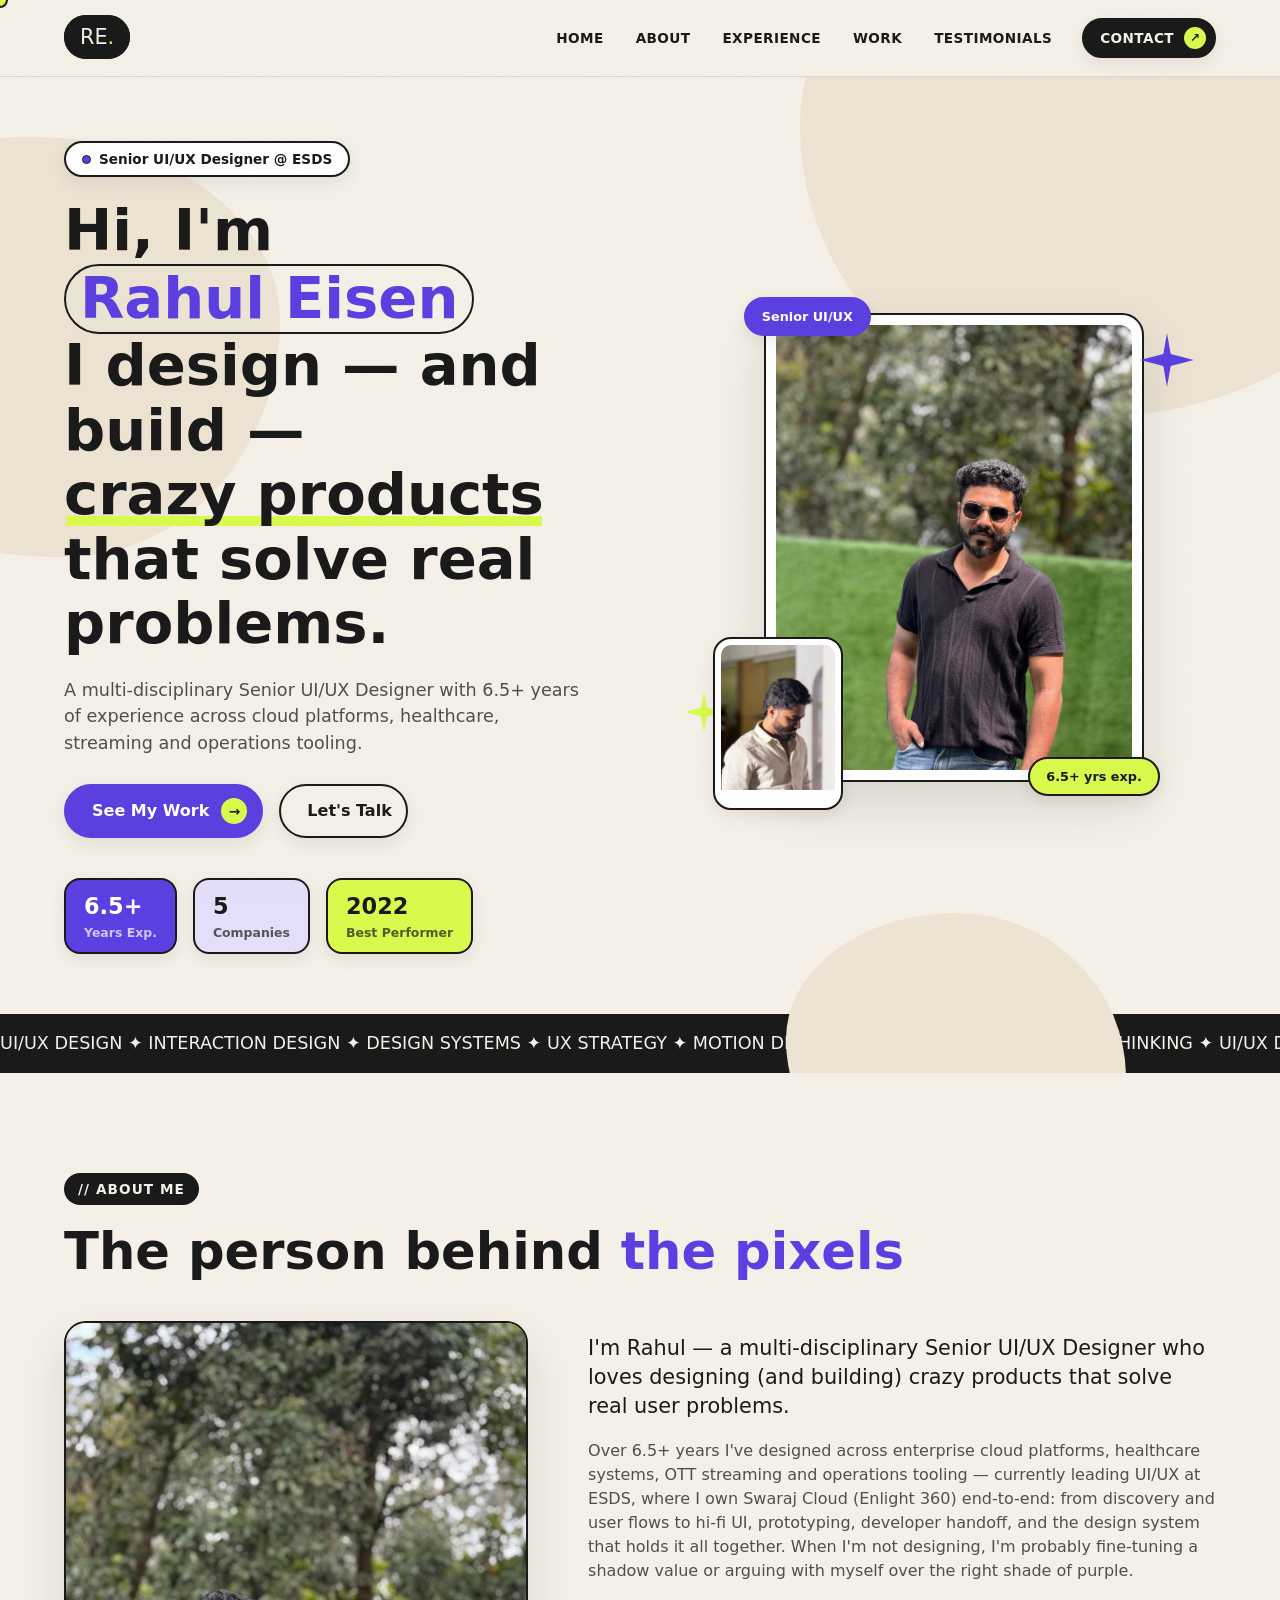
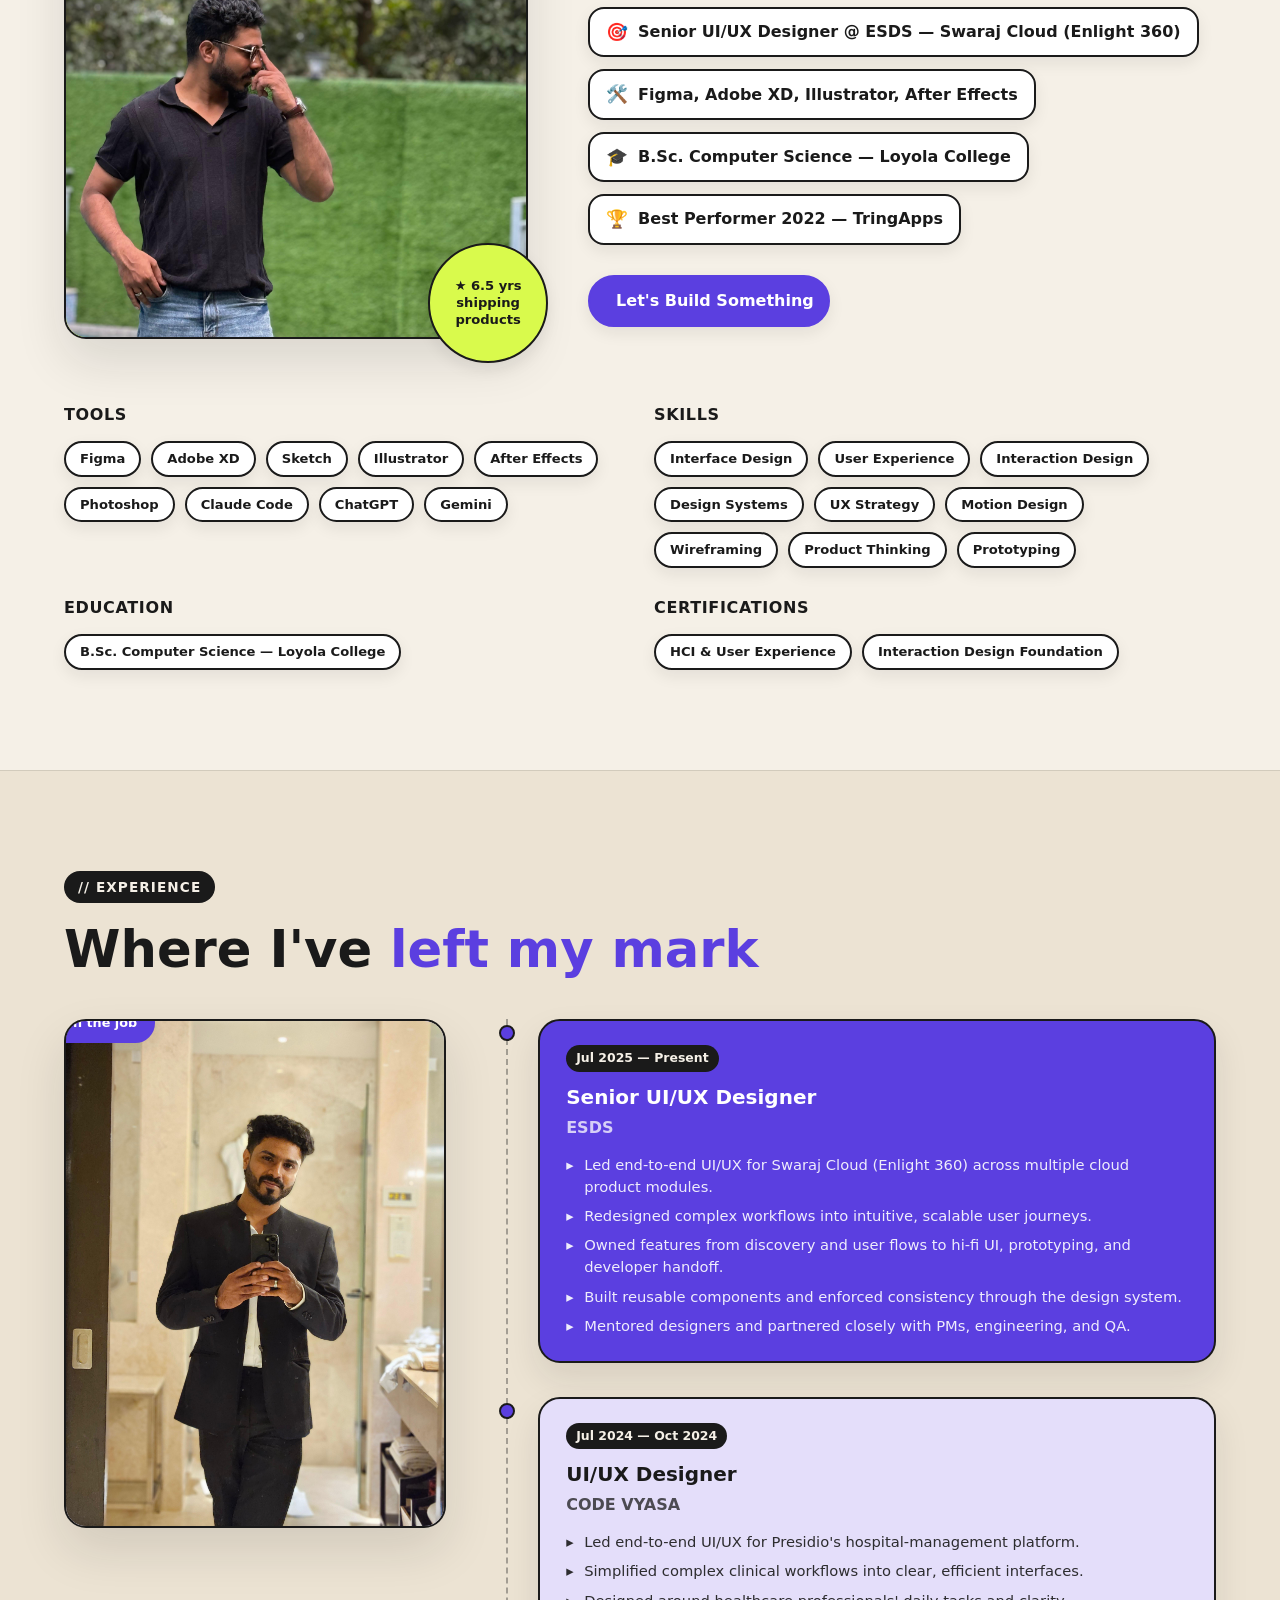
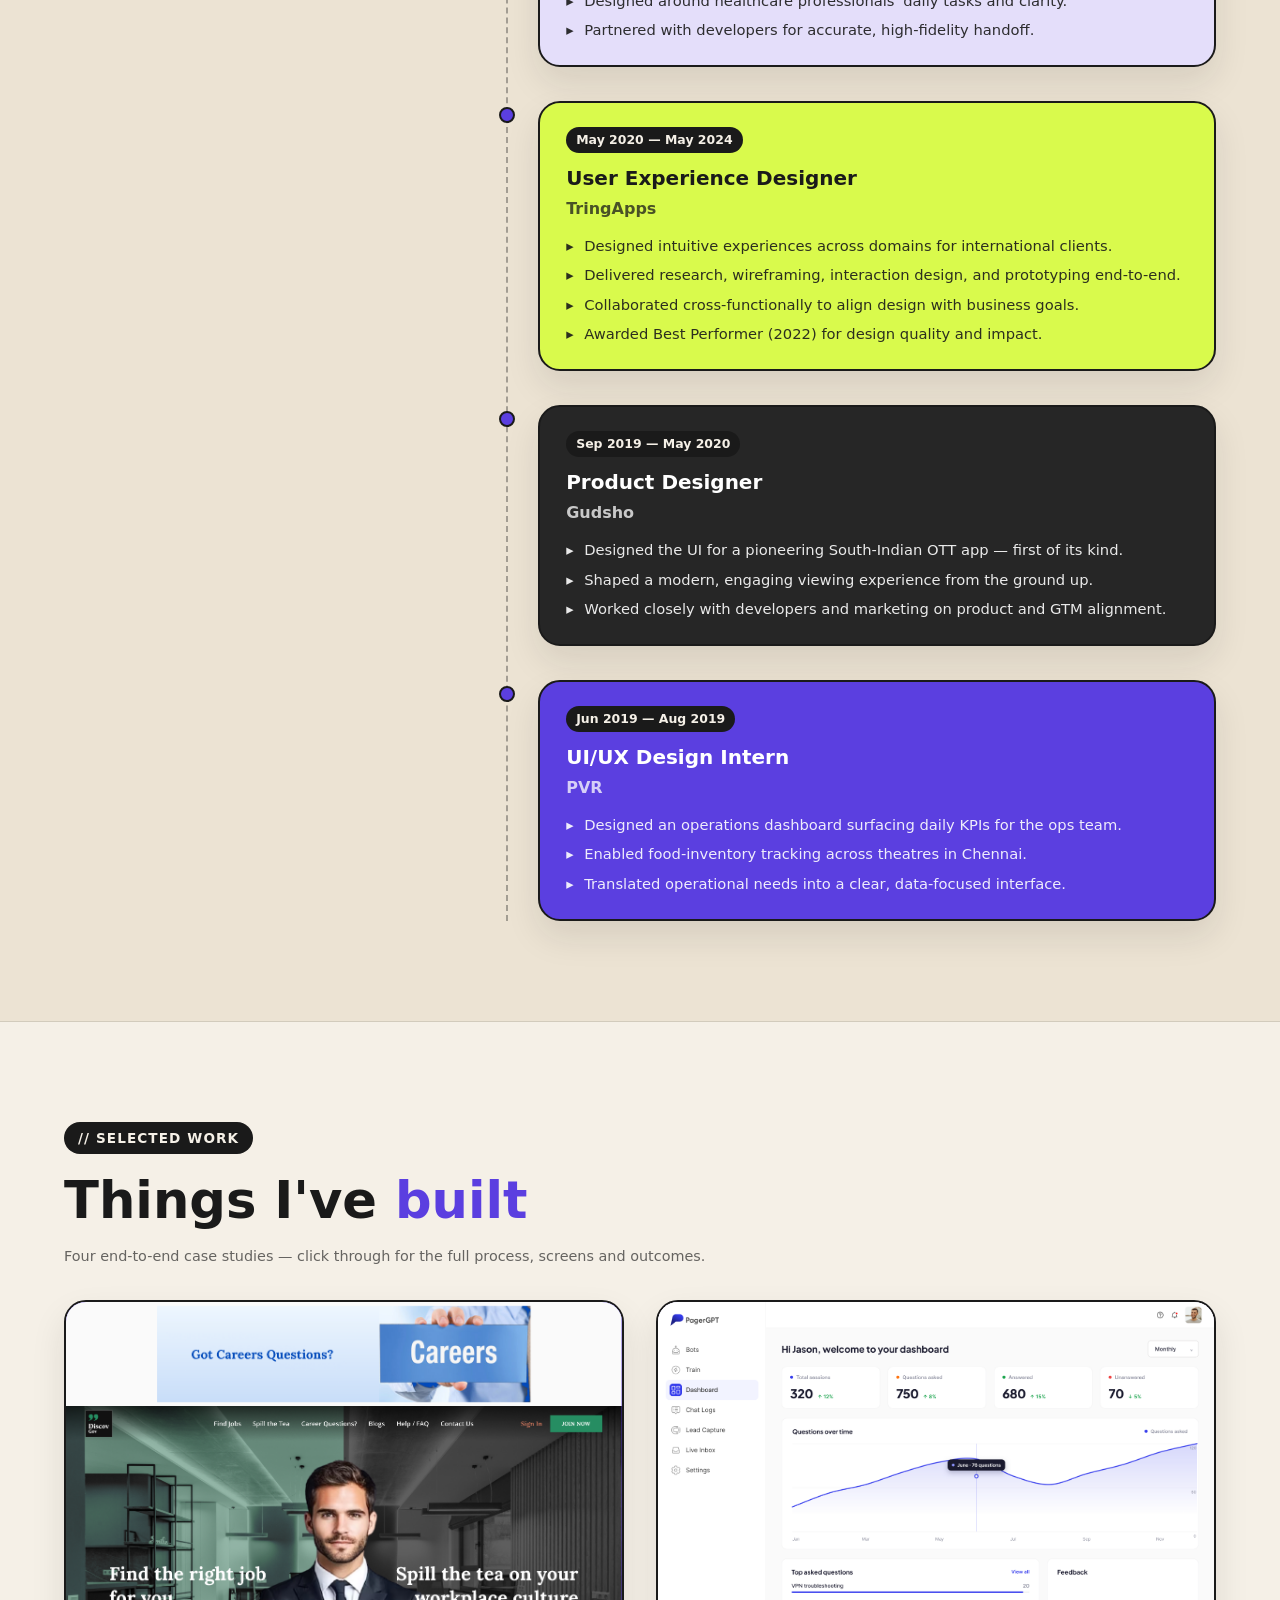
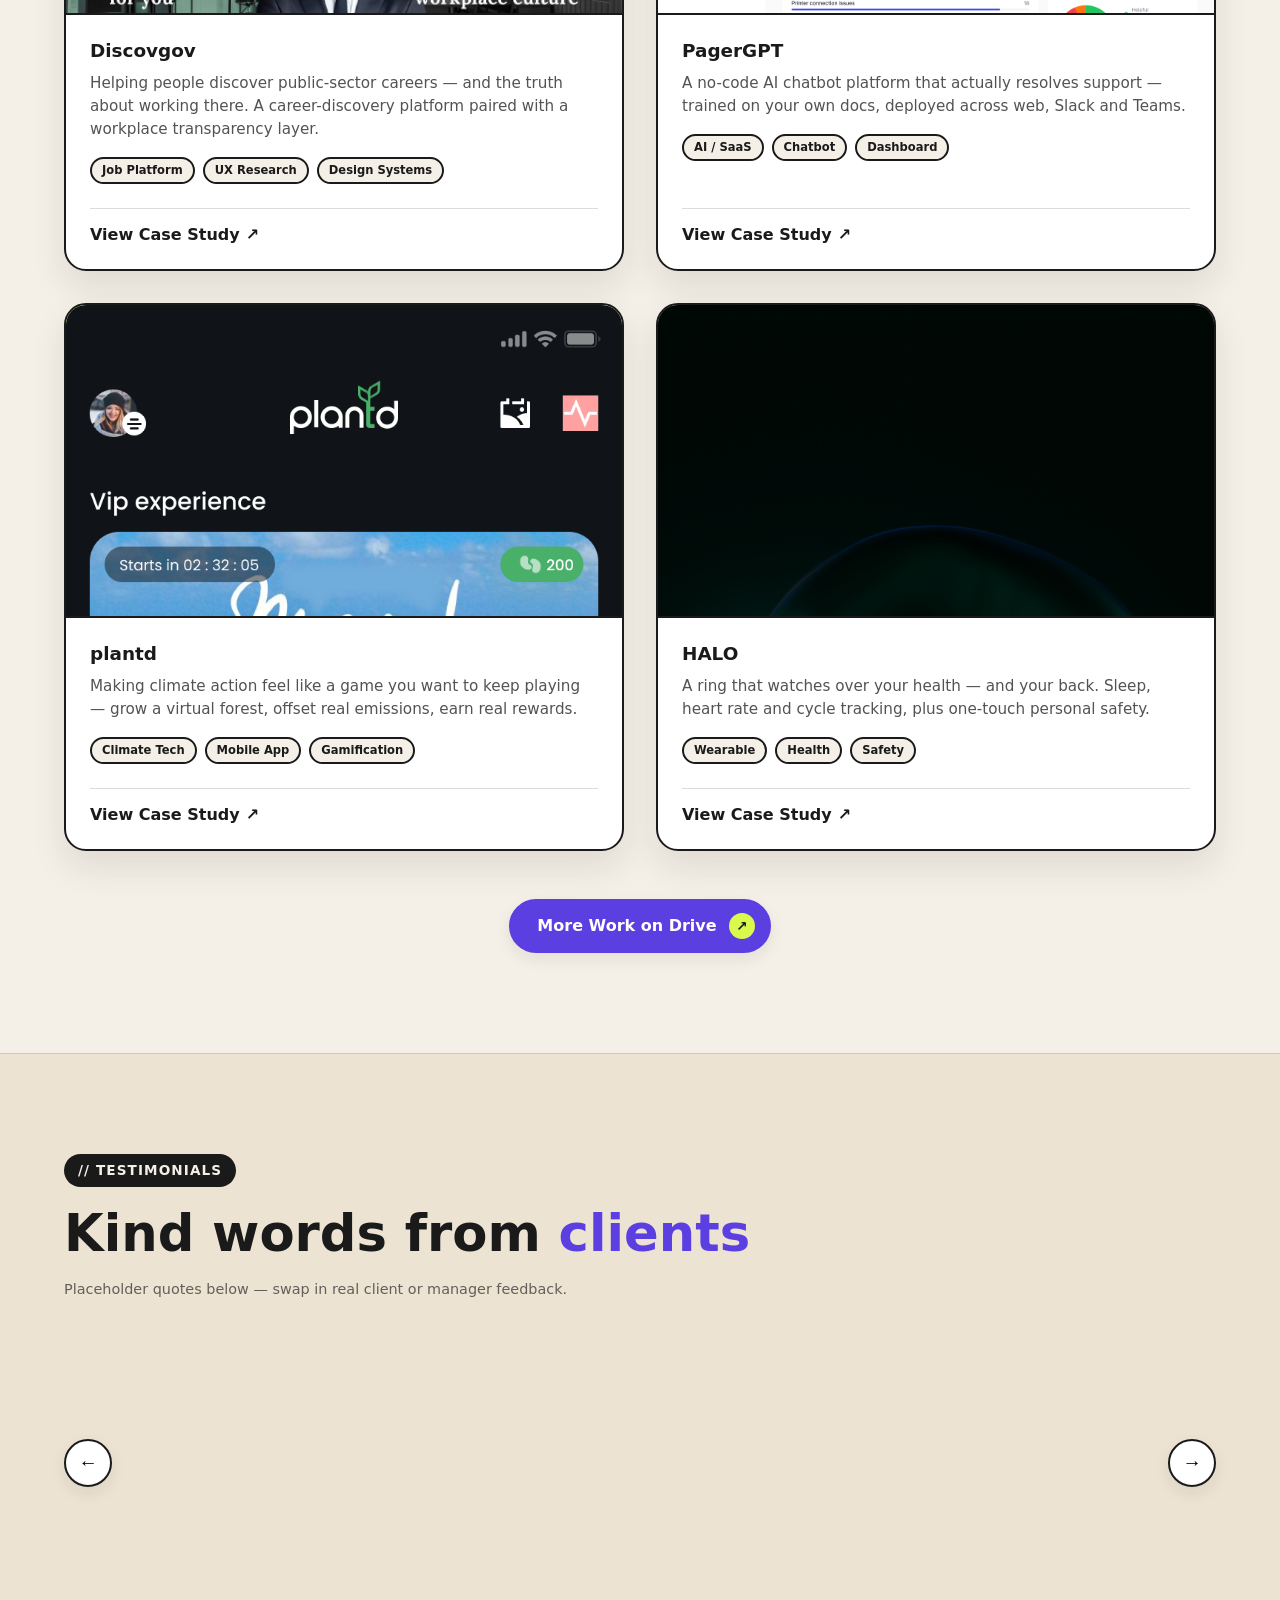
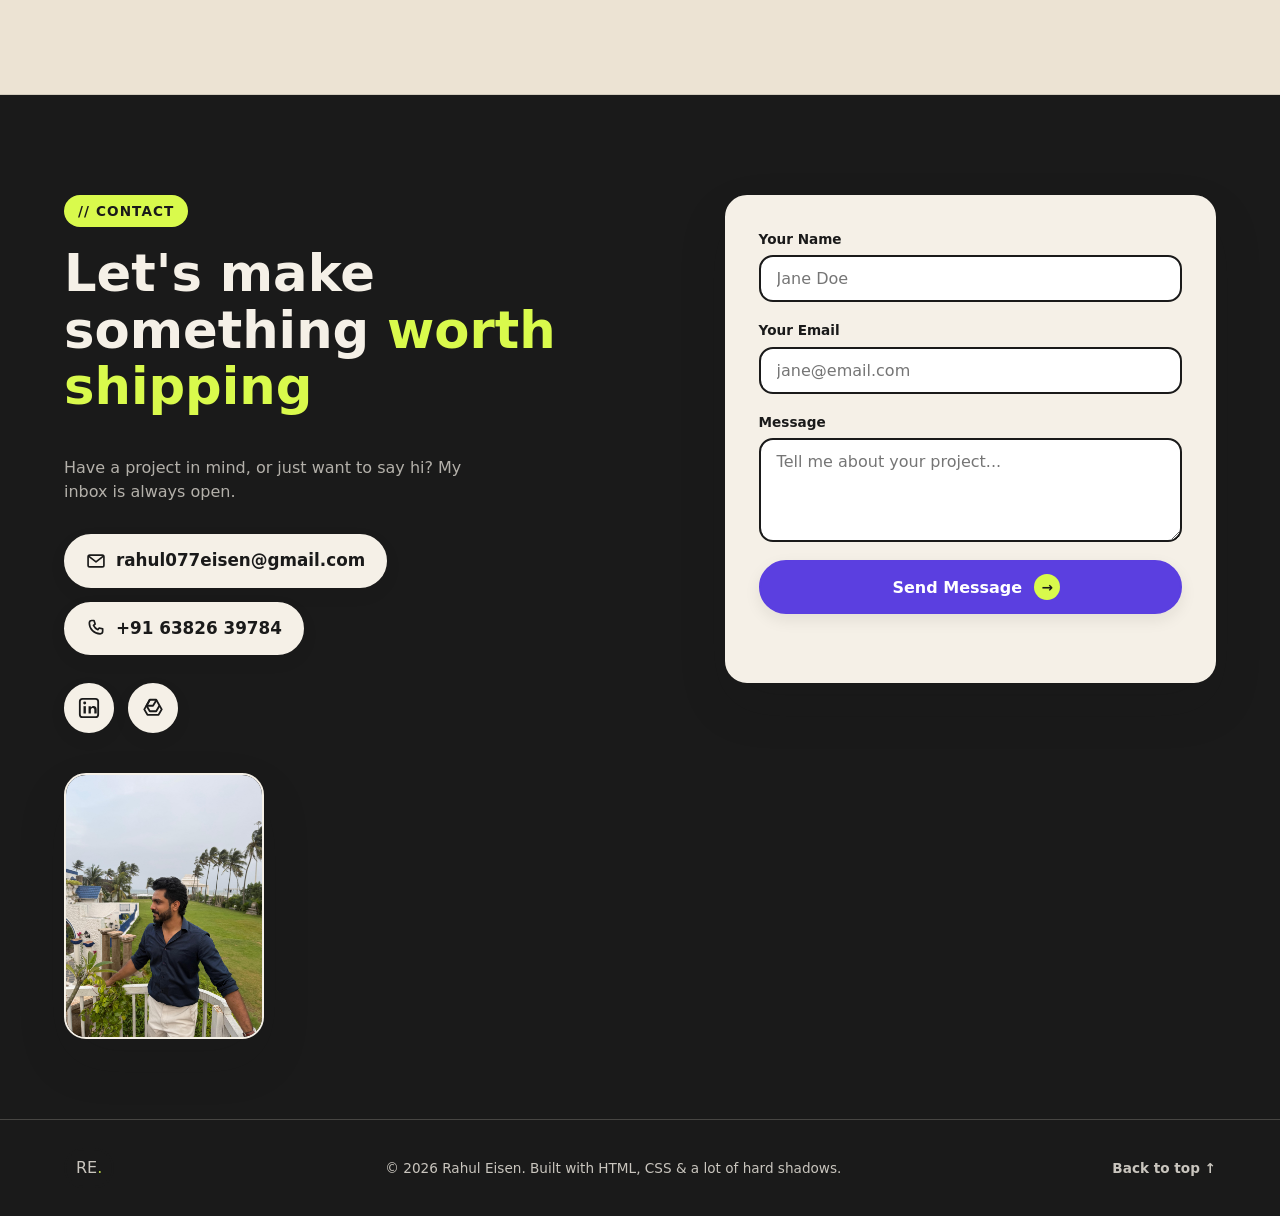
==== index.html @ a441ec6f "Add soft organic blob background shapes behind hero, matching reference" ====
<!DOCTYPE html>
<html lang="en">
<head>
<meta charset="UTF-8">
<meta name="viewport" content="width=device-width, initial-scale=1.0">
<title>Rahul Eisen — Senior UI/UX Designer</title>
<meta name="description" content="Rahul Eisen — Senior UI/UX Designer with 6.5+ years of experience across cloud platforms, healthcare, streaming and more.">
<link rel="stylesheet" href="css/style.css">
</head>
<body>

<!-- ============ NOISE / GRAIN OVERLAY ============ -->
<div class="grain"></div>

<!-- ============ CURSOR BLOB (desktop only) ============ -->
<div class="cursor-dot" id="cursorDot"></div>

<!-- ============ NAVBAR ============ -->
<header class="navbar" id="navbar">
  <div class="container navbar__inner">
    <a href="#home" class="logo">
      <span class="logo__box">RE<span class="dot">.</span></span>
    </a>

    <nav class="nav-links" id="navLinks">
      <a href="#home" class="nav-link">Home</a>
      <a href="#about" class="nav-link">About</a>
      <a href="#experience" class="nav-link">Experience</a>
      <a href="#work" class="nav-link">Work</a>
      <a href="#testimonials" class="nav-link">Testimonials</a>
      <a href="#contact" class="nav-link nav-cta">Contact <span class="arrow">↗</span></a>
    </nav>

    <button class="burger" id="burger" aria-label="Toggle menu">
      <span></span><span></span><span></span>
    </button>
  </div>
</header>

<!-- ============ HOME / HERO ============ -->
<section class="hero" id="home">
  <div class="hero-blobs" aria-hidden="true">
    <span class="hero-blob hero-blob--1"></span>
    <span class="hero-blob hero-blob--2"></span>
    <span class="hero-blob hero-blob--3"></span>
  </div>
  <div class="container hero__grid">

    <div class="hero__text">
      <p class="eyebrow"><span class="badge-dot"></span> Senior UI/UX Designer @ ESDS</p>
      <h1 class="hero__title">
        Hi, I'm <span class="highlight">Rahul Eisen</span><br>
        I design — and build — <span class="underline-pop">crazy products</span> that solve real problems.
      </h1>
      <p class="hero__sub">
        A multi-disciplinary Senior UI/UX Designer with 6.5+ years of experience
        across cloud platforms, healthcare, streaming and operations tooling.
      </p>
      <div class="hero__cta">
        <a href="#work" class="btn btn--primary">See My Work <span class="arrow">→</span></a>
        <a href="#contact" class="btn btn--ghost">Let's Talk</a>
      </div>

      <div class="hero__stats">
        <div class="stat-chip stat-chip--coral">
          <strong>6.5+</strong><span>Years Exp.</span>
        </div>
        <div class="stat-chip stat-chip--coral-soft">
          <strong>5</strong><span>Companies</span>
        </div>
        <div class="stat-chip stat-chip--purple-soft">
          <strong>2022</strong><span>Best Performer</span>
        </div>
      </div>
    </div>

    <div class="hero__visual">
      <div class="hero__photo-frame">
        <img src="assets/images/hero.jpg" alt="Rahul Eisen smiling outdoors" class="hero__photo">
        <span class="tag tag--rotate-left">Senior UI/UX</span>
        <span class="tag tag--rotate-right">6.5+ yrs exp.</span>
      </div>
      <img src="assets/vectors/star.svg" class="floaty floaty--star" alt="" aria-hidden="true">
      <img src="assets/vectors/squiggle.svg" class="floaty floaty--squiggle" alt="" aria-hidden="true">
      <img src="assets/images/sticker-2.jpg" class="polaroid polaroid--1" alt="Rahul candid portrait">
    </div>
  </div>

  <div class="marquee">
    <div class="marquee__track">
      <span>UI/UX DESIGN ✦ INTERACTION DESIGN ✦ DESIGN SYSTEMS ✦ UX STRATEGY ✦ MOTION DESIGN ✦ PROTOTYPING ✦ PRODUCT THINKING ✦ </span>
      <span>UI/UX DESIGN ✦ INTERACTION DESIGN ✦ DESIGN SYSTEMS ✦ UX STRATEGY ✦ MOTION DESIGN ✦ PROTOTYPING ✦ PRODUCT THINKING ✦ </span>
    </div>
  </div>
</section>

<!-- ============ ABOUT ============ -->
<section class="about" id="about">
  <div class="container">
    <p class="section-kicker">// About Me</p>
    <h2 class="section-title">The person behind <span class="highlight-box">the pixels</span></h2>

    <div class="about__grid">
      <div class="about__photo-wrap">
        <div class="about__photo-frame">
          <img src="assets/images/about.jpg" alt="Rahul Eisen looking to the side" class="about__photo">
        </div>
        <span class="sticker-badge sticker-badge--rotate">
          ★ 6.5 yrs<br>shipping products
        </span>
      </div>

      <div class="about__content">
        <p class="about__lead">
          I'm Rahul — a multi-disciplinary Senior UI/UX Designer who loves
          designing (and building) crazy products that solve real user problems.
        </p>
        <p class="about__text">
          Over 6.5+ years I've designed across enterprise cloud platforms,
          healthcare systems, OTT streaming and operations tooling — currently
          leading UI/UX at ESDS, where I own Swaraj Cloud (Enlight 360) end-to-end:
          from discovery and user flows to hi-fi UI, prototyping, developer
          handoff, and the design system that holds it all together. When I'm not
          designing, I'm probably fine-tuning a shadow value or arguing with
          myself over the right shade of purple.
        </p>

        <ul class="about__facts">
          <li><span class="fact-icon">🎯</span> Senior UI/UX Designer @ ESDS — Swaraj Cloud (Enlight 360)</li>
          <li><span class="fact-icon">🛠️</span> Figma, Adobe XD, Illustrator, After Effects</li>
          <li><span class="fact-icon">🎓</span> B.Sc. Computer Science — Loyola College</li>
          <li><span class="fact-icon">🏆</span> Best Performer 2022 — TringApps</li>
        </ul>

        <a href="#contact" class="btn btn--primary">Let's Build Something</a>
      </div>
    </div>

    <div class="toolkit">
      <div class="toolkit__group">
        <h4>Tools</h4>
        <div class="chip-row">
          <span>Figma</span><span>Adobe XD</span><span>Sketch</span><span>Illustrator</span>
          <span>After Effects</span><span>Photoshop</span><span>Claude Code</span>
          <span>ChatGPT</span><span>Gemini</span>
        </div>
      </div>
      <div class="toolkit__group">
        <h4>Skills</h4>
        <div class="chip-row">
          <span>Interface Design</span><span>User Experience</span><span>Interaction Design</span>
          <span>Design Systems</span><span>UX Strategy</span><span>Motion Design</span>
          <span>Wireframing</span><span>Product Thinking</span><span>Prototyping</span>
        </div>
      </div>
      <div class="toolkit__group">
        <h4>Education</h4>
        <div class="chip-row"><span>B.Sc. Computer Science — Loyola College</span></div>
      </div>
      <div class="toolkit__group">
        <h4>Certifications</h4>
        <div class="chip-row">
          <span>HCI &amp; User Experience</span><span>Interaction Design Foundation</span>
        </div>
      </div>
    </div>
  </div>
</section>

<!-- ============ EXPERIENCE ============ -->
<section class="experience" id="experience">
  <div class="container">
    <p class="section-kicker">// Experience</p>
    <h2 class="section-title">Where I've <span class="highlight-box">left my mark</span></h2>

    <div class="experience__layout">
      <div class="experience__photo">
        <img src="assets/images/experience.jpg" alt="Rahul Eisen professional portrait">
        <span class="tag tag--rotate-left">On the job</span>
      </div>

      <div class="timeline">

        <div class="timeline__item">
          <div class="timeline__dot"></div>
          <div class="timeline__card timeline__card--coral">
            <span class="timeline__date">Jul 2025 — Present</span>
            <h3>Senior UI/UX Designer</h3>
            <p class="timeline__company">ESDS</p>
            <ul>
              <li>Led end-to-end UI/UX for Swaraj Cloud (Enlight 360) across multiple cloud product modules.</li>
              <li>Redesigned complex workflows into intuitive, scalable user journeys.</li>
              <li>Owned features from discovery and user flows to hi-fi UI, prototyping, and developer handoff.</li>
              <li>Built reusable components and enforced consistency through the design system.</li>
              <li>Mentored designers and partnered closely with PMs, engineering, and QA.</li>
            </ul>
          </div>
        </div>

        <div class="timeline__item">
          <div class="timeline__dot"></div>
          <div class="timeline__card timeline__card--coral-soft">
            <span class="timeline__date">Jul 2024 — Oct 2024</span>
            <h3>UI/UX Designer</h3>
            <p class="timeline__company">CODE VYASA</p>
            <ul>
              <li>Led end-to-end UI/UX for Presidio's hospital-management platform.</li>
              <li>Simplified complex clinical workflows into clear, efficient interfaces.</li>
              <li>Designed around healthcare professionals' daily tasks and clarity.</li>
              <li>Partnered with developers for accurate, high-fidelity handoff.</li>
            </ul>
          </div>
        </div>

        <div class="timeline__item">
          <div class="timeline__dot"></div>
          <div class="timeline__card timeline__card--purple-soft">
            <span class="timeline__date">May 2020 — May 2024</span>
            <h3>User Experience Designer</h3>
            <p class="timeline__company">TringApps</p>
            <ul>
              <li>Designed intuitive experiences across domains for international clients.</li>
              <li>Delivered research, wireframing, interaction design, and prototyping end-to-end.</li>
              <li>Collaborated cross-functionally to align design with business goals.</li>
              <li>Awarded Best Performer (2022) for design quality and impact.</li>
            </ul>
          </div>
        </div>

        <div class="timeline__item">
          <div class="timeline__dot"></div>
          <div class="timeline__card timeline__card--purple">
            <span class="timeline__date">Sep 2019 — May 2020</span>
            <h3>Product Designer</h3>
            <p class="timeline__company">Gudsho</p>
            <ul>
              <li>Designed the UI for a pioneering South-Indian OTT app — first of its kind.</li>
              <li>Shaped a modern, engaging viewing experience from the ground up.</li>
              <li>Worked closely with developers and marketing on product and GTM alignment.</li>
            </ul>
          </div>
        </div>

        <div class="timeline__item">
          <div class="timeline__dot"></div>
          <div class="timeline__card timeline__card--coral">
            <span class="timeline__date">Jun 2019 — Aug 2019</span>
            <h3>UI/UX Design Intern</h3>
            <p class="timeline__company">PVR</p>
            <ul>
              <li>Designed an operations dashboard surfacing daily KPIs for the ops team.</li>
              <li>Enabled food-inventory tracking across theatres in Chennai.</li>
              <li>Translated operational needs into a clear, data-focused interface.</li>
            </ul>
          </div>
        </div>

      </div>
    </div>
  </div>
</section>

<!-- ============ WORK ============ -->
<section class="work" id="work">
  <div class="container">
    <p class="section-kicker">// Selected Work</p>
    <h2 class="section-title">Things I've <span class="highlight-box">built</span></h2>
    <p class="section-note">Four end-to-end case studies — click through for the full
      process, screens and outcomes.</p>

    <div class="work__grid">

      <article class="work-card work-card--coral">
        <div class="work-card__thumb">
          <img src="assets/case-studies/discovgov/home.png" alt="Discovgov homepage screenshot">
        </div>
        <div class="work-card__body">
          <h3>Discovgov</h3>
          <p>Helping people discover public-sector careers — and the truth about
            working there. A career-discovery platform paired with a workplace
            transparency layer.</p>
          <div class="work-card__tags">
            <span>Job Platform</span><span>UX Research</span><span>Design Systems</span>
          </div>
        </div>
        <a href="case-studies/discovgov.html" class="work-card__link">View Case Study <span class="arrow">↗</span></a>
      </article>

      <article class="work-card work-card--coral-soft">
        <div class="work-card__thumb">
          <img src="assets/case-studies/pagergpt/dashboard-hero.png" alt="PagerGPT dashboard screenshot">
        </div>
        <div class="work-card__body">
          <h3>PagerGPT</h3>
          <p>A no-code AI chatbot platform that actually resolves support —
            trained on your own docs, deployed across web, Slack and Teams.</p>
          <div class="work-card__tags">
            <span>AI / SaaS</span><span>Chatbot</span><span>Dashboard</span>
          </div>
        </div>
        <a href="case-studies/pagergpt.html" class="work-card__link">View Case Study <span class="arrow">↗</span></a>
      </article>

      <article class="work-card work-card--purple-soft">
        <div class="work-card__thumb">
          <img src="assets/case-studies/plantd/home.png" alt="plantd app home screenshot">
        </div>
        <div class="work-card__body">
          <h3>plantd</h3>
          <p>Making climate action feel like a game you want to keep playing —
            grow a virtual forest, offset real emissions, earn real rewards.</p>
          <div class="work-card__tags">
            <span>Climate Tech</span><span>Mobile App</span><span>Gamification</span>
          </div>
        </div>
        <a href="case-studies/plantd.html" class="work-card__link">View Case Study <span class="arrow">↗</span></a>
      </article>

      <article class="work-card work-card--purple">
        <div class="work-card__thumb">
          <img src="assets/case-studies/halo/hero.png" alt="HALO smart ring app screenshot">
        </div>
        <div class="work-card__body">
          <h3>HALO</h3>
          <p>A ring that watches over your health — and your back. Sleep, heart
            rate and cycle tracking, plus one-touch personal safety.</p>
          <div class="work-card__tags">
            <span>Wearable</span><span>Health</span><span>Safety</span>
          </div>
        </div>
        <a href="case-studies/halo.html" class="work-card__link">View Case Study <span class="arrow">↗</span></a>
      </article>

    </div>

    <div class="work__cta">
      <a href="https://drive.google.com/drive/folders/1dDIPI51dEfPS0W_bf0ynpw8yrWtQ4QqO?usp=drive_link" target="_blank" rel="noopener" class="btn btn--primary">More Work on Drive <span class="arrow">↗</span></a>
    </div>
  </div>
</section>

<!-- ============ TESTIMONIALS ============ -->
<section class="testimonials" id="testimonials">
  <div class="container">
    <p class="section-kicker">// Testimonials</p>
    <h2 class="section-title">Kind words from <span class="highlight-box">clients</span></h2>
    <p class="section-note">Placeholder quotes below — swap in real client or manager feedback.</p>

    <div class="testi-track-wrap">
      <button class="testi-nav testi-nav--prev" id="testiPrev" aria-label="Previous testimonial">←</button>

      <div class="testi-track" id="testiTrack">
        <div class="testi-card testi-card--coral">
          <p class="testi-quote">"Rahul completely transformed how our dashboard felt.
            Bold, clear, and our users noticed immediately."</p>
          <div class="testi-person">
            <span class="testi-avatar">AK</span>
            <div>
              <strong>Aditi Kapoor</strong>
              <span>Product Manager, Placeholder Co.</span>
            </div>
          </div>
        </div>

        <div class="testi-card testi-card--coral-soft">
          <p class="testi-quote">"One of the rare designers who thinks in systems
            AND details. Shipped our design system in weeks, not months."</p>
          <div class="testi-person">
            <span class="testi-avatar">SR</span>
            <div>
              <strong>Sameer Rao</strong>
              <span>CTO, Placeholder Startup</span>
            </div>
          </div>
        </div>

        <div class="testi-card testi-card--purple-soft">
          <p class="testi-quote">"Working with Rahul felt effortless — clear
            communication, sharp taste, and fast turnarounds."</p>
          <div class="testi-person">
            <span class="testi-avatar">NP</span>
            <div>
              <strong>Neha Patil</strong>
              <span>Founder, Placeholder Inc.</span>
            </div>
          </div>
        </div>
      </div>

      <button class="testi-nav testi-nav--next" id="testiNext" aria-label="Next testimonial">→</button>
    </div>
  </div>
</section>

<!-- ============ CONTACT ============ -->
<section class="contact" id="contact">
  <div class="container contact__grid">

    <div class="contact__text">
      <p class="section-kicker section-kicker--light">// Contact</p>
      <h2 class="section-title section-title--light">Let's make something <span class="highlight-box highlight-box--dark">worth shipping</span></h2>
      <p class="contact__sub">Have a project in mind, or just want to say hi?
        My inbox is always open.</p>

      <div class="contact__links">
        <a href="mailto:rahul077eisen@gmail.com" class="contact-link">
          <img src="assets/icons/mail.svg" alt="" class="contact-link__icon"> rahul077eisen@gmail.com
        </a>
        <a href="tel:+916382639784" class="contact-link">
          <img src="assets/icons/phone.svg" alt="" class="contact-link__icon"> +91 63826 39784
        </a>
      </div>

      <div class="contact__socials">
        <a href="https://www.linkedin.com/in/rahuleisen/" target="_blank" rel="noopener" class="social-btn" aria-label="LinkedIn"><img src="assets/icons/linkedin.svg" alt=""></a>
        <a href="https://drive.google.com/drive/folders/1dDIPI51dEfPS0W_bf0ynpw8yrWtQ4QqO?usp=drive_link" target="_blank" rel="noopener" class="social-btn" aria-label="Work on Drive"><img src="assets/icons/drive.svg" alt=""></a>
      </div>

      <img src="assets/images/contact.jpg" alt="Rahul Eisen outdoors" class="contact__photo">
    </div>

    <form class="contact__form" id="contactForm">
      <label class="form-field">
        <span>Your Name</span>
        <input type="text" name="name" placeholder="Jane Doe" required>
      </label>
      <label class="form-field">
        <span>Your Email</span>
        <input type="email" name="email" placeholder="jane@email.com" required>
      </label>
      <label class="form-field">
        <span>Message</span>
        <textarea name="message" rows="4" placeholder="Tell me about your project..." required></textarea>
      </label>
      <button type="submit" class="btn btn--primary btn--block">Send Message <span class="arrow">→</span></button>
      <p class="form-note" id="formNote"></p>
    </form>

  </div>
</section>

<!-- ============ FOOTER ============ -->
<footer class="footer">
  <div class="container footer__inner">
    <span class="logo__box logo__box--sm">RE<span class="dot">.</span></span>
    <p>&copy; <span id="year"></span> Rahul Eisen. Built with HTML, CSS &amp; a lot of hard shadows.</p>
    <a href="#home" class="back-to-top">Back to top ↑</a>
  </div>
</footer>

<script src="js/script.js"></script>
</body>
</html>
---- css/style.css ----
/* =========================================================
   RAHUL EISEN — PORTFOLIO
   Soft-Rounded / Playful-Editorial UI Style
   (ink + indigo + lime on warm cream, thin borders, soft
   blurred shadows, pill buttons with circular icon badges)
   ========================================================= */

:root {
  --ink: #1A1A1A;
  --cream: #F5F0E7;
  --cream-2: #ECE3D3;

  /* "coral" slot now holds the strong indigo accent (kept the
     variable name so every selector below still works) */
  --coral: #5B3FE0;
  --coral-soft: #E4DEFA;
  /* "purple-soft" slot now holds the lime accent */
  --purple-soft: #D9FA4C;
  /* "purple" slot now holds the deep/near-ink card variant */
  --purple: #262626;

  --lime: #D9FA4C;
  --indigo: #5B3FE0;
  --white: #FFFFFF;
  --dark: #1A1A1A;

  --border-w: 2px;
  --radius: 22px;

  --shadow-hard: 0 16px 34px rgba(26, 26, 26, 0.10);
  --shadow-hard-sm: 0 6px 16px rgba(26, 26, 26, 0.08);
  --shadow-hard-lg: 0 22px 50px rgba(26, 26, 26, 0.12);

  --font-display: 'Arial Black', 'Segoe UI Black', 'Helvetica Neue', system-ui, sans-serif;
  --font-body: 'Segoe UI', system-ui, -apple-system, 'Helvetica Neue', Arial, sans-serif;
}

* { box-sizing: border-box; }

html {
  scroll-behavior: smooth;
}

body {
  margin: 0;
  background: var(--cream);
  color: var(--ink);
  font-family: var(--font-body);
  font-size: 16px;
  line-height: 1.5;
  overflow-x: hidden;
}

img { max-width: 100%; display: block; }

a { color: inherit; text-decoration: none; }

ul { list-style: none; margin: 0; padding: 0; }

.container {
  width: 100%;
  max-width: 1200px;
  margin: 0 auto;
  padding: 0 24px;
}

/* subtle grain overlay for texture */
.grain {
  pointer-events: none;
  position: fixed;
  inset: 0;
  z-index: 9999;
  opacity: 0.025;
  mix-blend-mode: multiply;
  background-image: url("data:image/svg+xml,%3Csvg xmlns='http://www.w3.org/2000/svg' width='120' height='120'%3E%3Cfilter id='n'%3E%3CfeTurbulence type='fractalNoise' baseFrequency='0.9' numOctaves='2' stitchTiles='stitch'/%3E%3C/filter%3E%3Crect width='100%25' height='100%25' filter='url(%23n)'/%3E%3C/svg%3E");
}

/* custom cursor dot (desktop only, purely decorative) */
.cursor-dot {
  position: fixed;
  top: 0; left: 0;
  width: 16px; height: 16px;
  border-radius: 50%;
  background: var(--purple-soft);
  border: 2px solid var(--ink);
  pointer-events: none;
  z-index: 9998;
  transform: translate(-50%, -50%);
  transition: transform .12s ease, opacity .2s ease, background .2s ease;
  opacity: 0;
}
@media (hover: hover) and (pointer: fine) {
  .cursor-dot { opacity: 1; }
}

/* =========================================================
   TYPOGRAPHY HELPERS
   ========================================================= */

.section-kicker {
  font-family: var(--font-body);
  font-weight: 700;
  text-transform: uppercase;
  letter-spacing: 0.08em;
  font-size: 0.85rem;
  background: var(--ink);
  color: var(--cream);
  display: inline-block;
  padding: 6px 14px;
  border-radius: 999px;
  margin: 0 0 18px;
}
.section-kicker--light { background: var(--purple-soft); color: var(--ink); }

.section-title {
  font-family: var(--font-display);
  font-size: clamp(2rem, 4.2vw, 3.2rem);
  line-height: 1.1;
  margin: 0 0 42px;
  max-width: 900px;
}
.section-title--light { color: var(--cream); }

.section-note {
  margin-top: -24px;
  margin-bottom: 32px;
  font-size: 0.9rem;
  opacity: 0.65;
}
.section-note code {
  background: var(--ink);
  color: var(--cream);
  padding: 2px 6px;
  border-radius: 4px;
}

/* outlined pill word — like "(CREATING)" in the reference */
.highlight {
  background: transparent;
  padding: 1px 14px;
  border: var(--border-w) solid var(--ink);
  border-radius: 999px;
  display: inline-block;
  color: var(--coral);
}

/* plain colored word — like "AUDIENCE." in the reference */
.highlight-box {
  background: transparent;
  color: var(--coral);
  display: inline;
  padding: 0;
  border: none;
  box-shadow: none;
  border-radius: 0;
}
.highlight-box--dark { color: var(--purple-soft); }

.underline-pop {
  position: relative;
  white-space: nowrap;
}
.underline-pop::after {
  content: "";
  position: absolute;
  left: 2px; right: 2px; bottom: 2px;
  height: 10px;
  background: var(--purple-soft);
  z-index: -1;
}

.arrow { display: inline-block; transition: transform .2s ease; }

/* =========================================================
   BUTTONS
   ========================================================= */

.btn {
  font-family: var(--font-body);
  font-weight: 700;
  font-size: 1rem;
  padding: 12px 14px 12px 26px;
  border: var(--border-w) solid var(--ink);
  border-radius: 999px;
  display: inline-flex;
  align-items: center;
  gap: 12px;
  cursor: pointer;
  box-shadow: var(--shadow-hard-sm);
  transition: transform .18s ease, box-shadow .18s ease;
  background: var(--white);
  color: var(--ink);
}
.btn:hover {
  transform: translateY(-3px);
  box-shadow: var(--shadow-hard);
}
.btn:hover .arrow { transform: translateX(2px); }
.btn:active {
  transform: translateY(-1px);
  box-shadow: var(--shadow-hard-sm);
}

.btn .arrow {
  display: inline-flex;
  align-items: center;
  justify-content: center;
  width: 26px; height: 26px;
  border-radius: 50%;
  background: var(--purple-soft);
  color: var(--ink);
  font-size: 0.85rem;
  flex-shrink: 0;
}

.btn--primary { background: var(--coral); color: var(--white); border-color: var(--coral); }
.btn--primary .arrow { background: var(--purple-soft); color: var(--ink); }
.btn--ghost { background: var(--cream); }
.btn--block { width: 100%; justify-content: center; }

/* =========================================================
   NAVBAR
   ========================================================= */

.navbar {
  position: sticky;
  top: 0;
  z-index: 500;
  background: var(--cream);
  border-bottom: 1px solid rgba(26,26,26,0.12);
}

.navbar__inner {
  display: flex;
  align-items: center;
  justify-content: space-between;
  height: 76px;
}

.logo__box {
  font-family: var(--font-display);
  font-size: 1.3rem;
  background: var(--ink);
  color: var(--cream);
  padding: 8px 14px;
  border-radius: 999px;
  border: var(--border-w) solid var(--ink);
}
.logo__box--sm { font-size: 1rem; padding: 6px 10px; }
.dot { color: var(--purple-soft); }

.nav-links {
  display: flex;
  align-items: center;
  gap: 28px;
}

.nav-link {
  font-weight: 600;
  position: relative;
  padding: 4px 2px;
  text-transform: uppercase;
  font-size: 0.85rem;
  letter-spacing: 0.03em;
}
.nav-link:not(.nav-cta)::after {
  content: "";
  position: absolute;
  left: 0; bottom: -4px;
  width: 0%;
  height: 2px;
  background: var(--coral);
  transition: width .2s ease;
}
.nav-link:not(.nav-cta):hover::after { width: 100%; }

.nav-cta {
  background: var(--ink);
  color: var(--cream);
  border: var(--border-w) solid var(--ink);
  border-radius: 999px;
  padding: 7px 8px 7px 16px;
  box-shadow: var(--shadow-hard-sm);
  display: inline-flex;
  align-items: center;
  gap: 10px;
  transition: transform .18s ease, box-shadow .18s ease;
}
.nav-cta .arrow {
  display: inline-flex;
  align-items: center;
  justify-content: center;
  width: 22px; height: 22px;
  border-radius: 50%;
  background: var(--purple-soft);
  color: var(--ink);
  font-size: 0.75rem;
}
.nav-cta:hover {
  transform: translateY(-2px);
  box-shadow: var(--shadow-hard);
}

.burger {
  display: none;
  flex-direction: column;
  justify-content: center;
  gap: 5px;
  width: 46px;
  height: 46px;
  background: var(--ink);
  border: var(--border-w) solid var(--ink);
  border-radius: 999px;
  cursor: pointer;
}
.burger span {
  width: 22px;
  height: 2px;
  background: var(--cream);
  margin: 0 auto;
  transition: transform .25s ease, opacity .25s ease;
}
.burger.is-open span:nth-child(1) { transform: translateY(8px) rotate(45deg); }
.burger.is-open span:nth-child(2) { opacity: 0; }
.burger.is-open span:nth-child(3) { transform: translateY(-8px) rotate(-45deg); }

/* =========================================================
   HERO
   ========================================================= */

.hero {
  padding: 64px 0 0;
  position: relative;
  overflow: hidden;
}

.hero-blobs {
  position: absolute;
  inset: 0;
  z-index: 0;
  overflow: hidden;
  pointer-events: none;
}
.hero-blob {
  position: absolute;
  background: var(--cream-2);
}
.hero-blob--1 {
  width: 620px; height: 560px;
  top: -220px; right: -140px;
  border-radius: 58% 42% 53% 47% / 48% 55% 45% 52%;
}
.hero-blob--2 {
  width: 460px; height: 420px;
  top: 60px; left: -180px;
  border-radius: 45% 55% 48% 52% / 55% 45% 58% 42%;
}
.hero-blob--3 {
  width: 340px; height: 300px;
  bottom: -140px; right: 12%;
  border-radius: 50% 50% 42% 58% / 42% 55% 45% 58%;
}

.hero__grid {
  position: relative;
  z-index: 1;
  display: grid;
  grid-template-columns: 1.05fr 0.95fr;
  gap: 48px;
  align-items: center;
  padding-bottom: 60px;
}

.eyebrow {
  display: inline-flex;
  align-items: center;
  gap: 8px;
  font-weight: 700;
  background: var(--white);
  border: var(--border-w) solid var(--ink);
  border-radius: 999px;
  padding: 6px 16px;
  box-shadow: var(--shadow-hard-sm);
  margin: 0 0 22px;
  font-size: 0.85rem;
}

.badge-dot {
  width: 9px; height: 9px;
  border-radius: 50%;
  background: var(--coral);
  border: 1.5px solid var(--ink);
  animation: pulse 1.6s infinite;
}
@keyframes pulse {
  0%, 100% { transform: scale(1); }
  50% { transform: scale(1.4); }
}

.hero__title {
  font-family: var(--font-display);
  font-size: clamp(2.2rem, 5vw, 3.6rem);
  line-height: 1.12;
  margin: 0 0 20px;
}

.hero__sub {
  font-size: 1.1rem;
  max-width: 520px;
  margin: 0 0 28px;
  opacity: 0.75;
}

.hero__cta {
  display: flex;
  gap: 16px;
  flex-wrap: wrap;
  margin-bottom: 40px;
}

.hero__stats {
  display: flex;
  gap: 16px;
  flex-wrap: wrap;
}

.stat-chip {
  border: var(--border-w) solid var(--ink);
  border-radius: 16px;
  padding: 10px 18px;
  box-shadow: var(--shadow-hard-sm);
  display: flex;
  flex-direction: column;
  min-width: 110px;
  background: var(--white);
}
.stat-chip strong { font-family: var(--font-display); font-size: 1.4rem; }
.stat-chip span { font-size: 0.78rem; font-weight: 600; opacity: 0.7; }
.stat-chip--coral { background: var(--coral); color: var(--white); }
.stat-chip--coral-soft { background: var(--coral-soft); }
.stat-chip--purple-soft { background: var(--purple-soft); }

.hero__visual {
  position: relative;
  display: flex;
  justify-content: center;
}

.hero__photo-frame {
  position: relative;
  border: var(--border-w) solid var(--ink);
  border-radius: var(--radius);
  box-shadow: var(--shadow-hard-lg);
  background: var(--white);
  padding: 10px;
  max-width: 380px;
}

.hero__photo {
  border-radius: calc(var(--radius) - 10px);
  aspect-ratio: 4/5;
  object-fit: cover;
  object-position: top center;
}

.tag {
  position: absolute;
  background: var(--ink);
  color: var(--cream);
  font-weight: 700;
  font-size: 0.8rem;
  padding: 8px 16px;
  border-radius: 999px;
  border: var(--border-w) solid var(--ink);
  box-shadow: var(--shadow-hard-sm);
}
.tag--rotate-left { top: -18px; left: -22px; background: var(--coral); color: var(--white); border-color: var(--coral); }
.tag--rotate-right { bottom: -16px; right: -18px; background: var(--purple-soft); color: var(--ink); border-color: var(--ink); }

.floaty {
  position: absolute;
  pointer-events: none;
  animation: float 4s ease-in-out infinite;
}
.floaty--star { width: 56px; top: 4%; right: 4%; animation-delay: .3s; }
.floaty--squiggle { width: 46px; bottom: 10%; left: -2%; animation-delay: 1s; }

@keyframes float {
  0%, 100% { transform: translateY(0) rotate(0deg); }
  50% { transform: translateY(-14px) rotate(12deg); }
}

.polaroid {
  position: absolute;
  width: 130px;
  border: var(--border-w) solid var(--ink);
  border-radius: 18px;
  box-shadow: var(--shadow-hard-sm);
  background: var(--white);
  padding: 6px 6px 18px;
  object-fit: cover;
  aspect-ratio: 3/4;
}
.polaroid--1 { bottom: -6%; left: 4%; }

.marquee {
  border-top: var(--border-w) solid var(--ink);
  border-bottom: var(--border-w) solid var(--ink);
  background: var(--ink);
  color: var(--cream);
  overflow: hidden;
  white-space: nowrap;
  padding: 14px 0;
}
.marquee__track {
  display: inline-block;
  font-family: var(--font-display);
  font-size: 1.1rem;
  animation: marquee 22s linear infinite;
}
@keyframes marquee {
  from { transform: translateX(0); }
  to { transform: translateX(-50%); }
}

/* =========================================================
   ABOUT
   ========================================================= */

.about { padding: 100px 0; }

.about__grid {
  display: grid;
  grid-template-columns: 0.85fr 1.15fr;
  gap: 60px;
  align-items: center;
}

.about__photo-wrap { position: relative; }

.about__photo-frame {
  border: var(--border-w) solid var(--ink);
  border-radius: var(--radius);
  box-shadow: var(--shadow-hard-lg);
  overflow: hidden;
  background: var(--purple-soft);
}

.about__photo {
  aspect-ratio: 3/4;
  object-fit: cover;
  object-position: top center;
  mix-blend-mode: normal;
}

.sticker-badge {
  position: absolute;
  bottom: -24px;
  right: -20px;
  background: var(--purple-soft);
  color: var(--ink);
  border: var(--border-w) solid var(--ink);
  border-radius: 50%;
  width: 120px; height: 120px;
  display: flex;
  align-items: center;
  justify-content: center;
  text-align: center;
  font-weight: 700;
  font-size: 0.82rem;
  box-shadow: var(--shadow-hard-sm);
  line-height: 1.3;
}

.about__lead {
  font-family: var(--font-display);
  font-size: 1.3rem;
  line-height: 1.4;
  margin: 0 0 18px;
}

.about__text { opacity: 0.75; margin-bottom: 24px; }

.about__facts {
  display: flex;
  flex-direction: column;
  gap: 12px;
  margin-bottom: 30px;
}
.about__facts li {
  display: flex;
  align-items: center;
  gap: 10px;
  font-weight: 600;
  background: var(--white);
  border: var(--border-w) solid var(--ink);
  border-radius: 16px;
  padding: 10px 16px;
  box-shadow: var(--shadow-hard-sm);
  width: fit-content;
}
.fact-icon { font-size: 1.1rem; }

.toolkit {
  margin-top: 64px;
  display: grid;
  grid-template-columns: repeat(2, 1fr);
  gap: 28px;
}

.toolkit__group h4 {
  font-family: var(--font-display);
  font-size: 1rem;
  text-transform: uppercase;
  letter-spacing: 0.04em;
  margin: 0 0 14px;
}

.chip-row {
  display: flex;
  flex-wrap: wrap;
  gap: 10px;
}
.chip-row span {
  font-size: 0.82rem;
  font-weight: 700;
  background: var(--white);
  border: 2px solid var(--ink);
  border-radius: 999px;
  padding: 6px 14px;
  box-shadow: var(--shadow-hard-sm);
}

/* =========================================================
   EXPERIENCE
   ========================================================= */

.experience { padding: 100px 0; background: var(--cream-2); border-top: 1px solid rgba(26,26,26,0.12); border-bottom: 1px solid rgba(26,26,26,0.12); }

.experience__layout {
  display: grid;
  grid-template-columns: 0.7fr 1.3fr;
  gap: 60px;
}

.experience__photo {
  position: relative;
  align-self: start;
  border: var(--border-w) solid var(--ink);
  border-radius: var(--radius);
  box-shadow: var(--shadow-hard-lg);
  overflow: hidden;
  background: var(--coral-soft);
}
.experience__photo img {
  aspect-ratio: 3/4;
  object-fit: cover;
  object-position: top center;
}

.timeline {
  position: relative;
  padding-left: 30px;
  border-left: var(--border-w) dashed rgba(26,26,26,0.35);
}

.timeline__item {
  position: relative;
  margin-bottom: 34px;
}
.timeline__item:last-child { margin-bottom: 0; }

.timeline__dot {
  position: absolute;
  left: -39px;
  top: 6px;
  width: 16px; height: 16px;
  border-radius: 50%;
  background: var(--coral);
  border: var(--border-w) solid var(--ink);
}

.timeline__card {
  border: var(--border-w) solid var(--ink);
  border-radius: var(--radius);
  box-shadow: var(--shadow-hard);
  padding: 24px 26px;
  background: var(--white);
  transition: transform .2s ease, box-shadow .2s ease;
}
.timeline__card:hover {
  transform: translateY(-4px);
  box-shadow: var(--shadow-hard-lg);
}
.timeline__card--coral { background: var(--coral); color: var(--white); }
.timeline__card--coral-soft { background: var(--coral-soft); }
.timeline__card--purple-soft { background: var(--purple-soft); }
.timeline__card--purple { background: var(--purple); color: var(--white); }

.timeline__date {
  display: inline-block;
  font-weight: 700;
  font-size: 0.78rem;
  background: var(--ink);
  color: var(--cream);
  padding: 4px 10px;
  border-radius: 999px;
  margin-bottom: 10px;
}

.timeline__card h3 {
  font-family: var(--font-display);
  font-size: 1.25rem;
  margin: 0 0 4px;
}

.timeline__company {
  font-weight: 700;
  margin: 0 0 14px;
  opacity: 0.75;
}

.timeline__card ul {
  display: flex;
  flex-direction: column;
  gap: 7px;
}
.timeline__card li {
  position: relative;
  padding-left: 18px;
  font-size: 0.92rem;
  opacity: 0.9;
}
.timeline__card li::before {
  content: "▸";
  position: absolute;
  left: 0;
  top: 0;
}

/* =========================================================
   WORK
   ========================================================= */

.work { padding: 100px 0; }

.work__grid {
  display: grid;
  grid-template-columns: repeat(2, 1fr);
  gap: 32px;
}

.work-card {
  border: var(--border-w) solid var(--ink);
  border-radius: var(--radius);
  box-shadow: var(--shadow-hard);
  background: var(--white);
  overflow: hidden;
  display: flex;
  flex-direction: column;
  transition: transform .2s ease, box-shadow .2s ease;
}
.work-card:hover {
  transform: translateY(-6px);
  box-shadow: var(--shadow-hard-lg);
}

.work-card__thumb {
  border-bottom: var(--border-w) solid var(--ink);
  aspect-ratio: 16/9;
  display: flex;
  align-items: center;
  justify-content: center;
  overflow: hidden;
  background-image: repeating-linear-gradient(45deg, rgba(0,0,0,0.06) 0 12px, transparent 12px 24px);
}
.work-card--coral .work-card__thumb { background-color: var(--coral); }
.work-card--coral-soft .work-card__thumb { background-color: var(--coral-soft); }
.work-card--purple-soft .work-card__thumb { background-color: var(--purple-soft); }
.work-card--purple .work-card__thumb { background-color: var(--purple); }

.work-card__thumb img {
  width: 100%;
  height: 100%;
  object-fit: cover;
  object-position: top center;
  transition: transform .3s ease;
}
.work-card:hover .work-card__thumb img { transform: scale(1.04); }

.work-card__ph {
  font-family: var(--font-display);
  font-size: 1.4rem;
  background: var(--white);
  border: var(--border-w) solid var(--ink);
  border-radius: 999px;
  padding: 10px 18px;
  box-shadow: var(--shadow-hard-sm);
}

.work-card__body { padding: 22px 24px 6px; flex: 1; }
.work-card__body h3 { font-family: var(--font-display); font-size: 1.15rem; margin: 0 0 8px; }
.work-card__body p { opacity: 0.75; margin: 0 0 16px; font-size: 0.95rem; }

.work-card__tags {
  display: flex;
  gap: 8px;
  flex-wrap: wrap;
}
.work-card__tags span {
  font-size: 0.72rem;
  font-weight: 700;
  border: 2px solid var(--ink);
  border-radius: 999px;
  padding: 3px 10px;
  background: var(--cream);
}

.work-card__link {
  margin: 18px 24px 22px;
  font-weight: 700;
  border-top: 1px solid rgba(26,26,26,0.15);
  padding-top: 14px;
  display: flex;
  align-items: center;
  gap: 6px;
}
.work-card__link:hover .arrow { transform: translate(3px, -3px); }

.work__cta {
  margin-top: 48px;
  display: flex;
  justify-content: center;
}

/* =========================================================
   TESTIMONIALS
   ========================================================= */

.testimonials { padding: 100px 0; background: var(--cream-2); border-top: 1px solid rgba(26,26,26,0.12); border-bottom: 1px solid rgba(26,26,26,0.12); }

.testi-track-wrap {
  display: flex;
  align-items: center;
  gap: 20px;
}

.testi-track {
  display: flex;
  gap: 28px;
  overflow-x: auto;
  scroll-snap-type: x mandatory;
  scroll-behavior: smooth;
  padding: 10px 4px 20px;
  flex: 1;
}
.testi-track::-webkit-scrollbar { height: 8px; }
.testi-track::-webkit-scrollbar-thumb { background: var(--ink); border-radius: 4px; }

.testi-card {
  scroll-snap-align: start;
  flex: 0 0 min(380px, 85vw);
  width: min(380px, 85vw);
  border: var(--border-w) solid var(--ink);
  border-radius: var(--radius);
  box-shadow: var(--shadow-hard);
  padding: 28px;
}
.testi-card--coral { background: var(--coral); color: var(--white); }
.testi-card--coral-soft { background: var(--coral-soft); }
.testi-card--purple-soft { background: var(--purple-soft); }

.testi-quote {
  font-family: var(--font-display);
  font-size: 1.05rem;
  line-height: 1.5;
  margin: 0 0 24px;
}

.testi-person {
  display: flex;
  align-items: center;
  gap: 14px;
}
.testi-avatar {
  width: 46px; height: 46px;
  border-radius: 50%;
  border: var(--border-w) solid var(--ink);
  background: var(--white);
  color: var(--ink);
  display: flex;
  align-items: center;
  justify-content: center;
  font-weight: 700;
  flex-shrink: 0;
}
.testi-person strong { display: block; font-size: 0.95rem; }
.testi-person span { font-size: 0.8rem; opacity: 0.7; }

.testi-nav {
  width: 48px; height: 48px;
  border-radius: 50%;
  border: var(--border-w) solid var(--ink);
  background: var(--white);
  box-shadow: var(--shadow-hard-sm);
  font-size: 1.2rem;
  cursor: pointer;
  flex-shrink: 0;
  transition: transform .18s ease, box-shadow .18s ease;
}
.testi-nav:hover { transform: translateY(-3px); box-shadow: var(--shadow-hard); }

/* =========================================================
   CONTACT
   ========================================================= */

.contact {
  padding: 100px 0 80px;
  background: var(--ink);
  color: var(--cream);
  position: relative;
  overflow: hidden;
}

.contact__grid {
  display: grid;
  grid-template-columns: 1.1fr 0.9fr;
  gap: 60px;
}

.contact__sub { opacity: 0.7; max-width: 420px; margin-bottom: 30px; }

.contact__links {
  display: flex;
  flex-direction: column;
  gap: 14px;
  margin-bottom: 28px;
}
.contact-link {
  display: inline-flex;
  align-items: center;
  gap: 10px;
  font-weight: 700;
  font-size: 1.05rem;
  background: var(--cream);
  color: var(--ink);
  border: var(--border-w) solid var(--cream);
  border-radius: 999px;
  padding: 12px 20px;
  width: fit-content;
  box-shadow: var(--shadow-hard-sm);
  transition: transform .18s ease, box-shadow .18s ease;
}
.contact-link:hover { transform: translateY(-3px); box-shadow: var(--shadow-hard); }
.contact-link em { opacity: 0.55; font-size: 0.75rem; font-style: normal; }
.contact-link__icon { width: 20px; height: 20px; }

.contact__socials { display: flex; gap: 14px; margin-bottom: 40px; }
.social-btn {
  width: 50px; height: 50px;
  border-radius: 50%;
  background: var(--cream);
  color: var(--ink);
  border: var(--border-w) solid var(--cream);
  display: flex;
  align-items: center;
  justify-content: center;
  font-weight: 700;
  box-shadow: var(--shadow-hard-sm);
  transition: transform .18s ease, box-shadow .18s ease, background .18s ease;
}
.social-btn:hover { transform: translateY(-3px); box-shadow: var(--shadow-hard); background: var(--purple-soft); }
.social-btn img { width: 22px; height: 22px; }

.contact__photo {
  width: 200px;
  border: var(--border-w) solid var(--cream);
  border-radius: var(--radius);
  box-shadow: var(--shadow-hard-lg);
  aspect-ratio: 3/4;
  object-fit: cover;
  object-position: top center;
}

.contact__form {
  background: var(--cream);
  color: var(--ink);
  border: var(--border-w) solid var(--cream);
  border-radius: var(--radius);
  padding: 32px;
  box-shadow: var(--shadow-hard-lg);
  display: flex;
  flex-direction: column;
  gap: 18px;
  height: fit-content;
}

.form-field { display: flex; flex-direction: column; gap: 6px; font-weight: 700; font-size: 0.85rem; }
.form-field input,
.form-field textarea {
  font-family: var(--font-body);
  font-size: 1rem;
  padding: 12px 16px;
  border: var(--border-w) solid var(--ink);
  border-radius: 14px;
  background: var(--white);
  resize: vertical;
}
.form-field input:focus,
.form-field textarea:focus {
  outline: none;
  box-shadow: var(--shadow-hard-sm);
}

.form-note { font-size: 0.85rem; font-weight: 700; min-height: 1.2em; margin: 0; }
.form-note.success { color: #1a7d3c; }

/* =========================================================
   FOOTER
   ========================================================= */

.footer {
  background: var(--ink);
  color: var(--cream);
  border-top: 1px solid rgba(251,243,231,0.2);
  padding: 24px 0;
}
.footer__inner {
  display: flex;
  align-items: center;
  justify-content: space-between;
  gap: 20px;
  flex-wrap: wrap;
  font-size: 0.85rem;
  opacity: 0.8;
}
.back-to-top { font-weight: 700; opacity: 1; }
.back-to-top:hover { text-decoration: underline; }

/* =========================================================
   RESPONSIVE
   ========================================================= */

@media (max-width: 980px) {
  .hero__grid { grid-template-columns: 1fr; }
  .hero__visual { order: -1; margin-bottom: 20px; }
  .about__grid { grid-template-columns: 1fr; }
  .about__photo-wrap { max-width: 340px; margin: 0 auto; }
  .toolkit { grid-template-columns: 1fr; }
  .experience__layout { grid-template-columns: 1fr; }
  .experience__photo { max-width: 300px; margin: 0 auto; }
  .work__grid { grid-template-columns: 1fr; }
  .contact__grid { grid-template-columns: 1fr; }
  .contact__photo { display: none; }
}

@media (max-width: 760px) {
  .nav-links {
    position: fixed;
    top: 76px; left: 0; right: 0;
    background: var(--cream);
    border-bottom: 1px solid rgba(26,26,26,0.12);
    flex-direction: column;
    align-items: stretch;
    padding: 20px 24px 28px;
    gap: 16px;
    transform: translateY(-120%);
    opacity: 0;
    transition: transform .25s ease, opacity .25s ease;
    z-index: 400;
  }
  .nav-links.is-open { transform: translateY(0); opacity: 1; }
  .nav-cta { justify-content: center; }
  .burger { display: flex; }
  .cursor-dot { display: none; }
}

@media (max-width: 560px) {
  .hero__stats { gap: 10px; }
  .stat-chip { min-width: 90px; padding: 8px 12px; }
  .polaroid { width: 100px; }
  .sticker-badge { width: 96px; height: 96px; font-size: 0.7rem; }
}
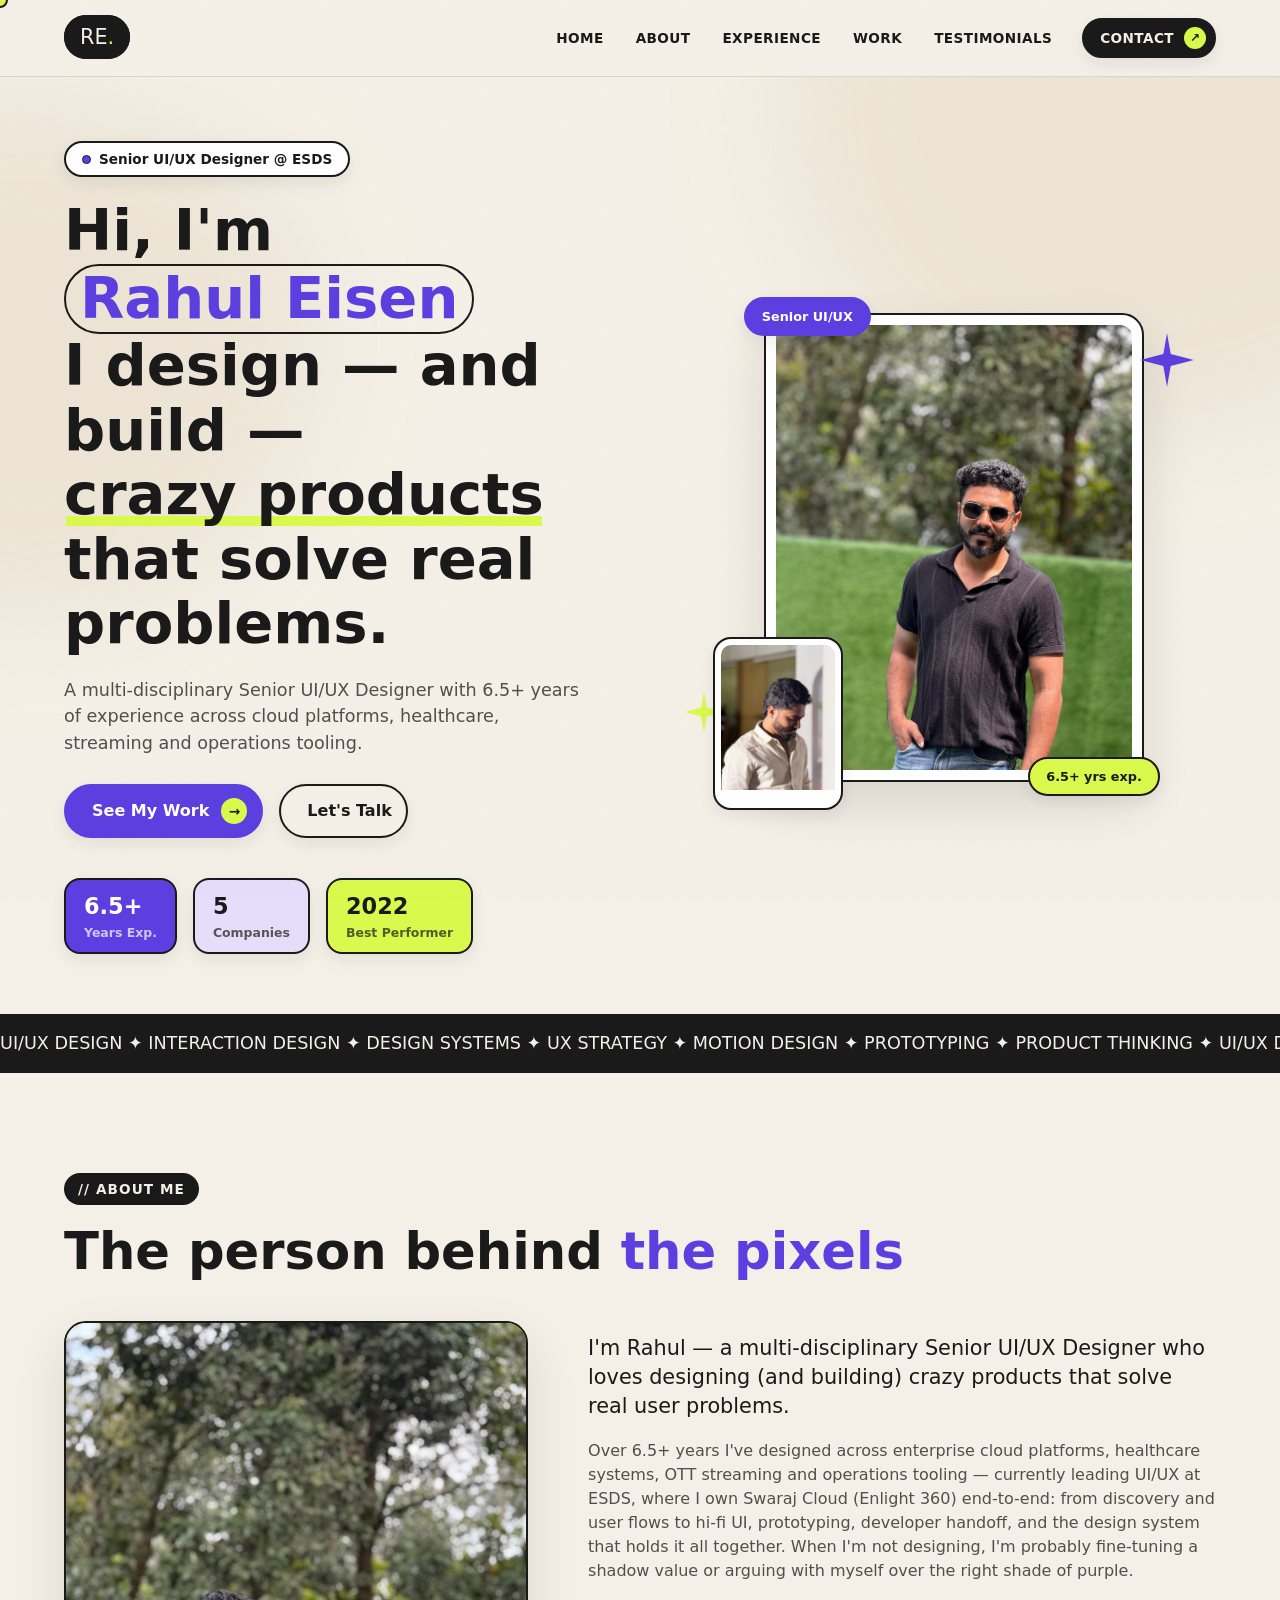
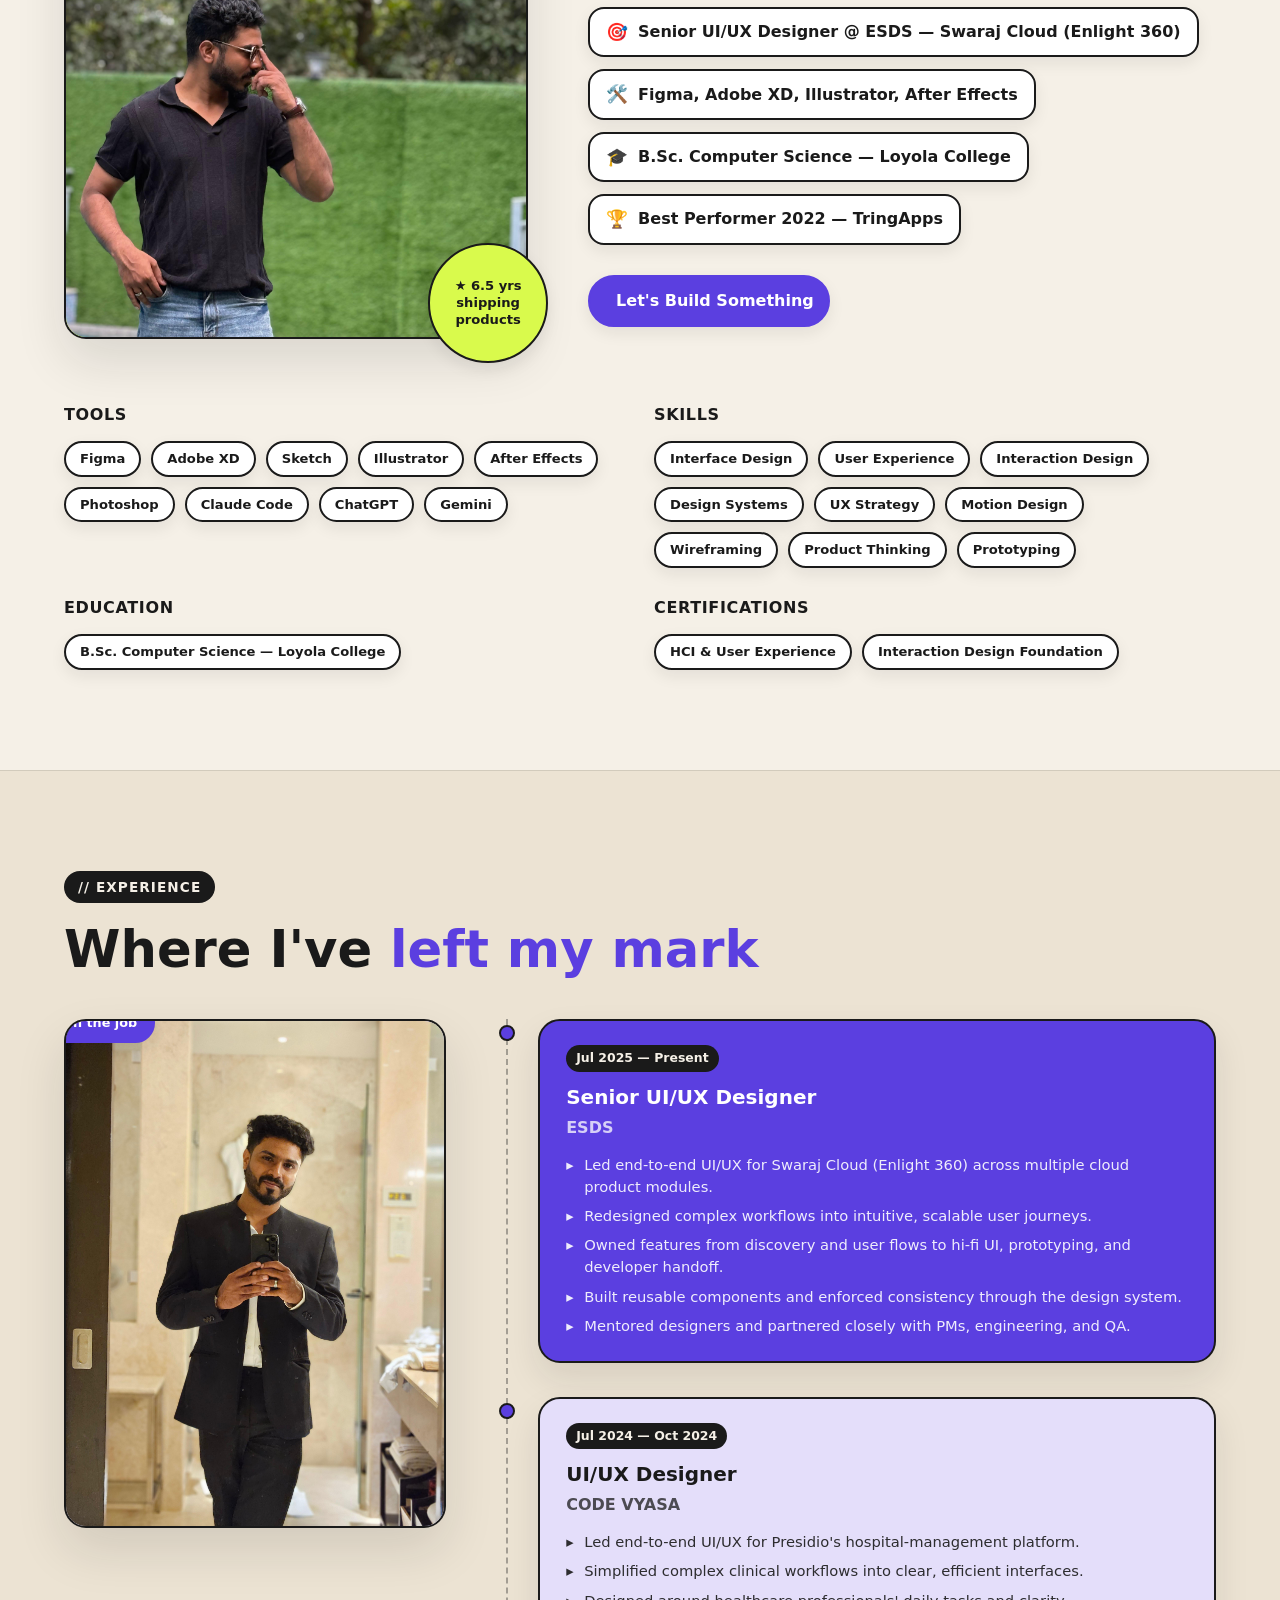
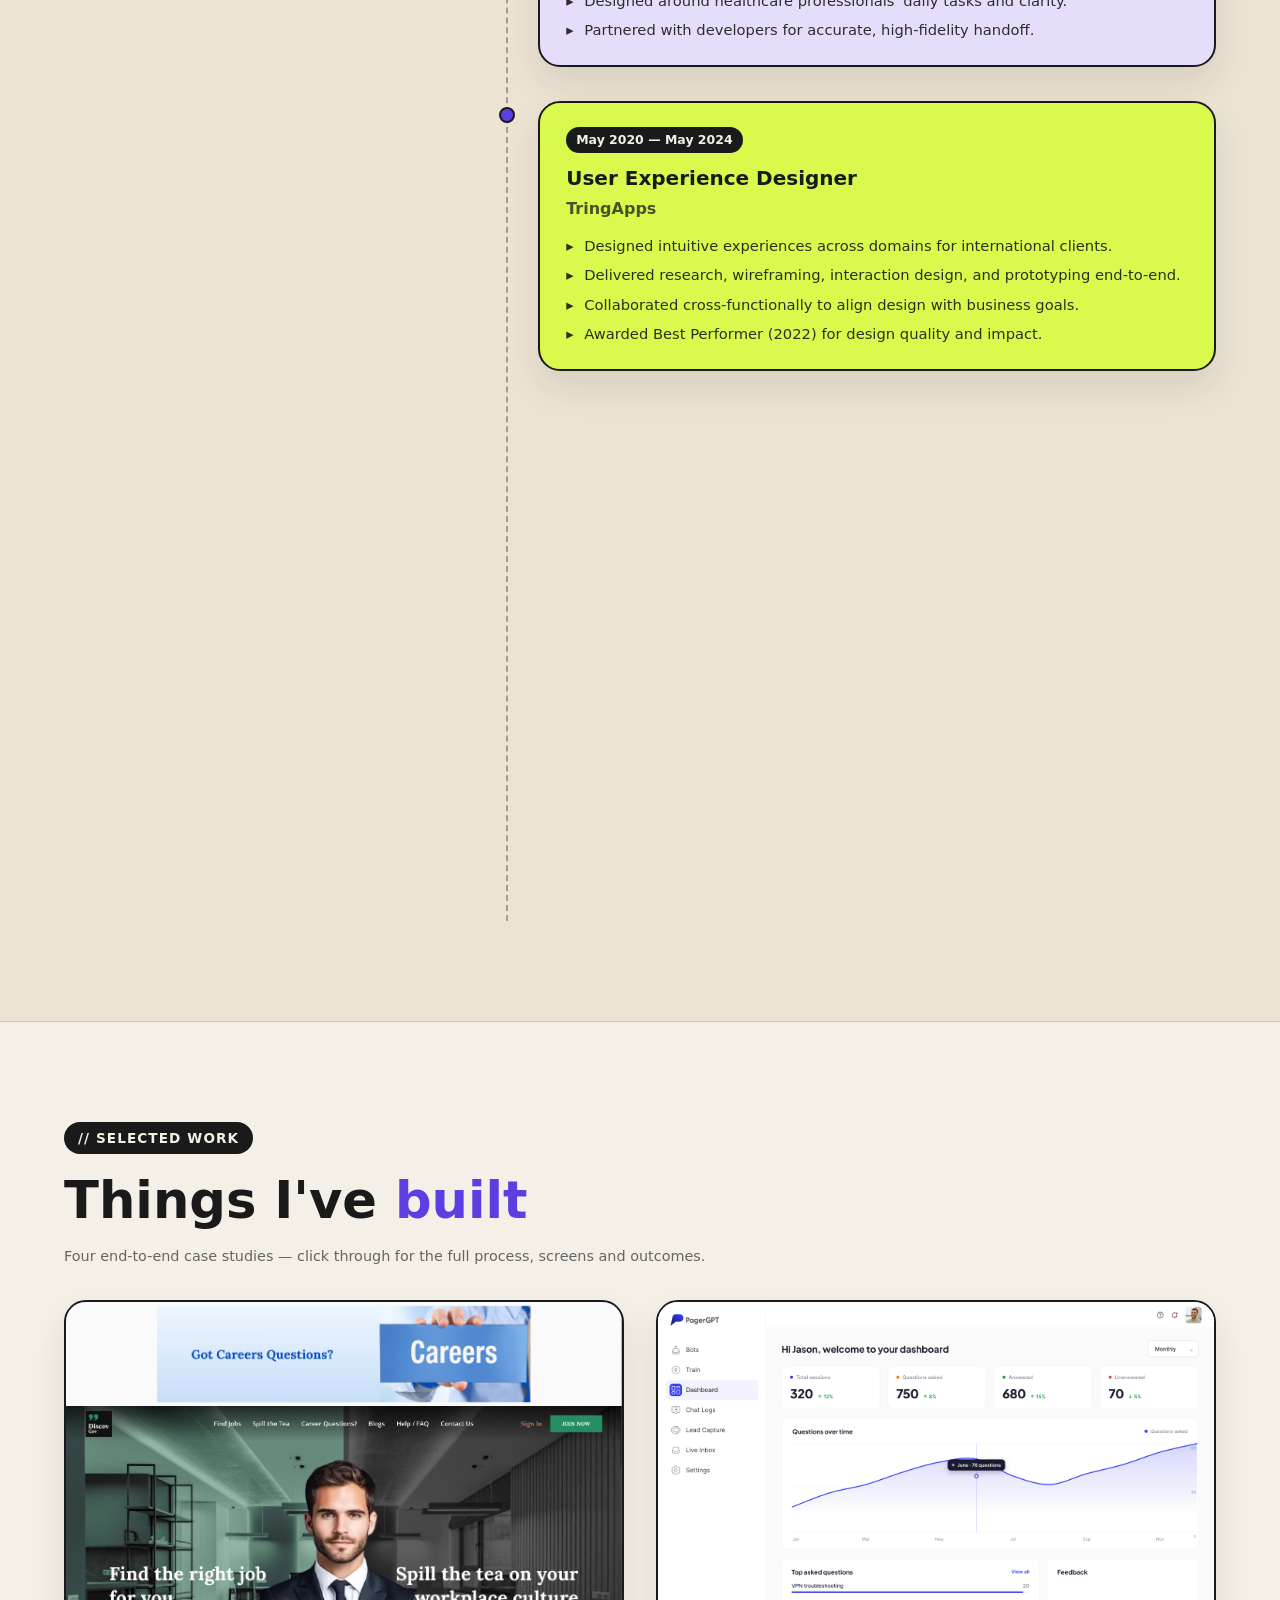
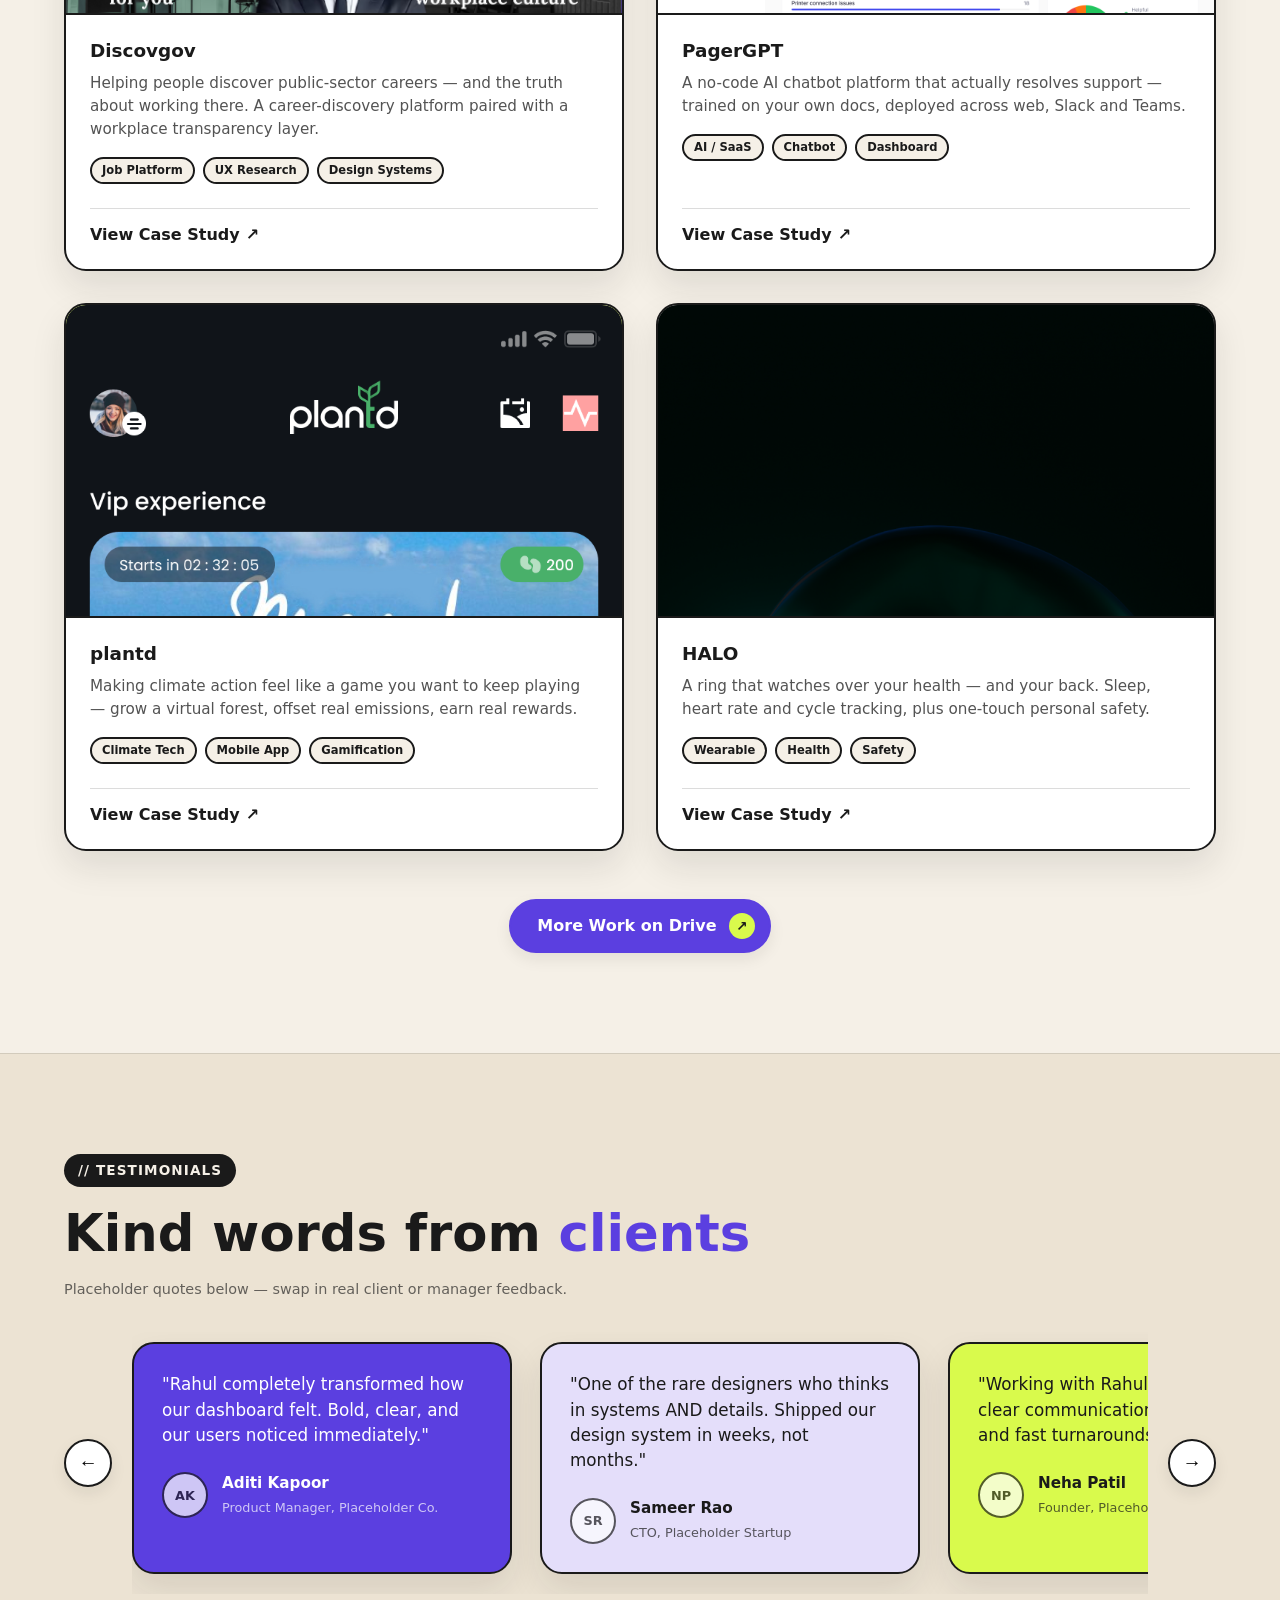
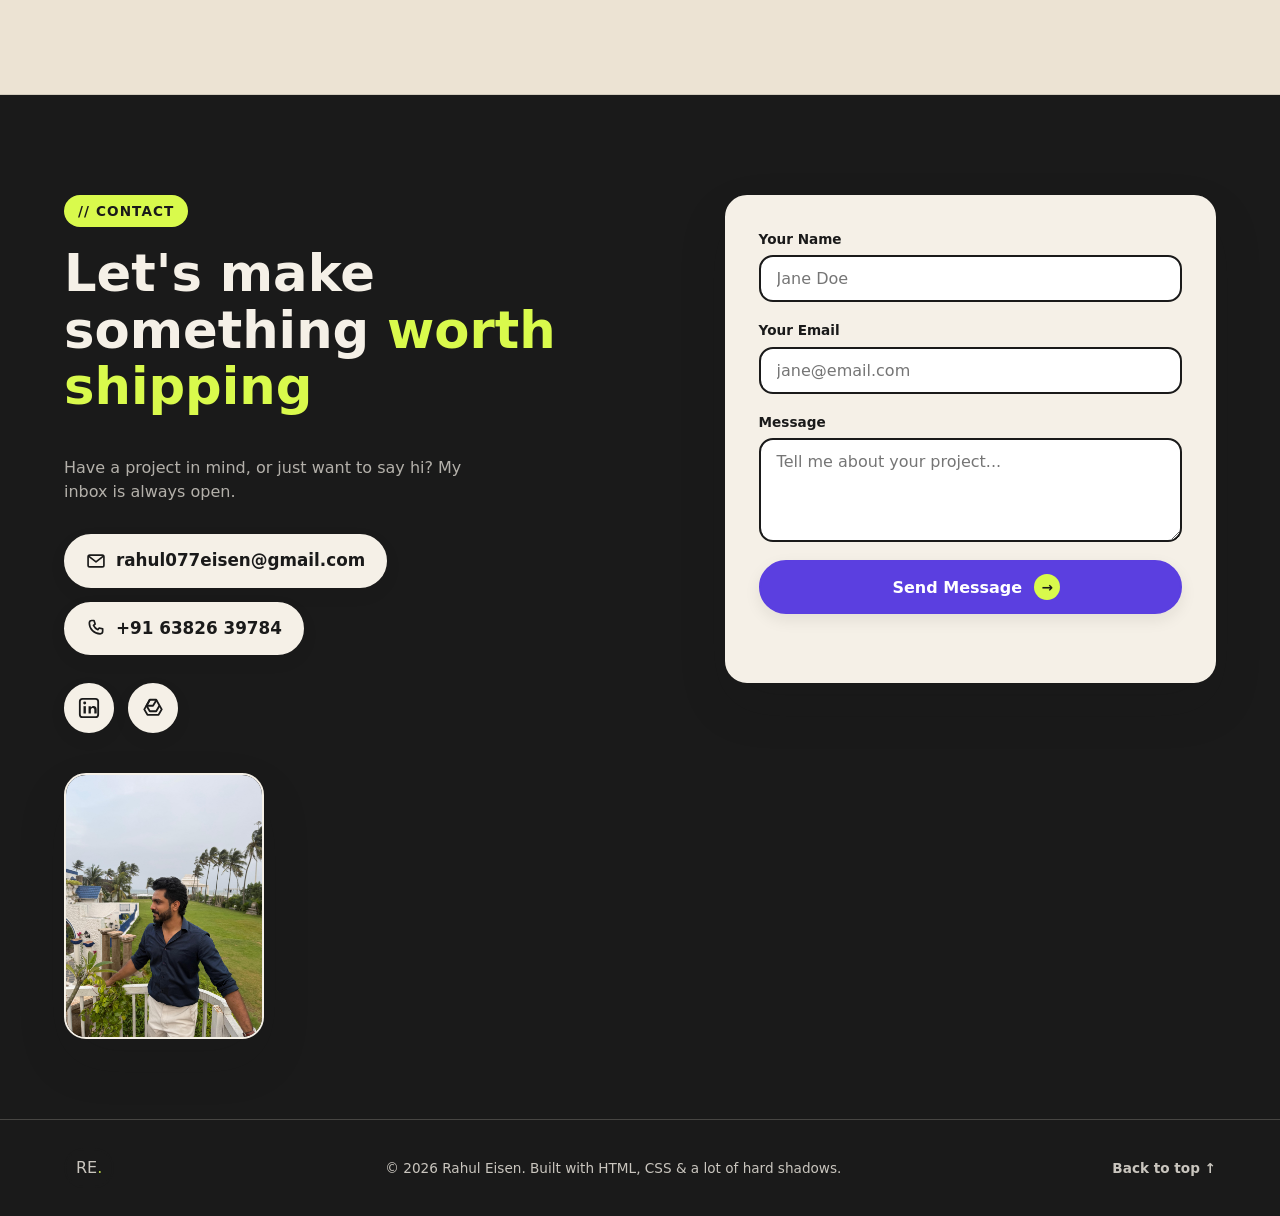
==== commit 03aff959: "Soften hero blobs (blur+opacity), remove one overlapping the marquee strip" ====
--- a/index.html
+++ b/index.html
@@ -42,7 +42,6 @@
   <div class="hero-blobs" aria-hidden="true">
     <span class="hero-blob hero-blob--1"></span>
     <span class="hero-blob hero-blob--2"></span>
-    <span class="hero-blob hero-blob--3"></span>
   </div>
   <div class="container hero__grid">
 
--- a/css/style.css
+++ b/css/style.css
@@ -344,21 +344,18 @@
 .hero-blob {
   position: absolute;
   background: var(--cream-2);
+  filter: blur(55px);
+  opacity: 0.85;
 }
 .hero-blob--1 {
-  width: 620px; height: 560px;
-  top: -220px; right: -140px;
+  width: 720px; height: 640px;
+  top: -280px; right: -220px;
   border-radius: 58% 42% 53% 47% / 48% 55% 45% 52%;
 }
 .hero-blob--2 {
-  width: 460px; height: 420px;
-  top: 60px; left: -180px;
+  width: 580px; height: 520px;
+  top: 20px; left: -260px;
   border-radius: 45% 55% 48% 52% / 55% 45% 58% 42%;
-}
-.hero-blob--3 {
-  width: 340px; height: 300px;
-  bottom: -140px; right: 12%;
-  border-radius: 50% 50% 42% 58% / 42% 55% 45% 58%;
 }
 
 .hero__grid {
@@ -504,6 +501,8 @@
 .polaroid--1 { bottom: -6%; left: 4%; }
 
 .marquee {
+  position: relative;
+  z-index: 2;
   border-top: var(--border-w) solid var(--ink);
   border-bottom: var(--border-w) solid var(--ink);
   background: var(--ink);
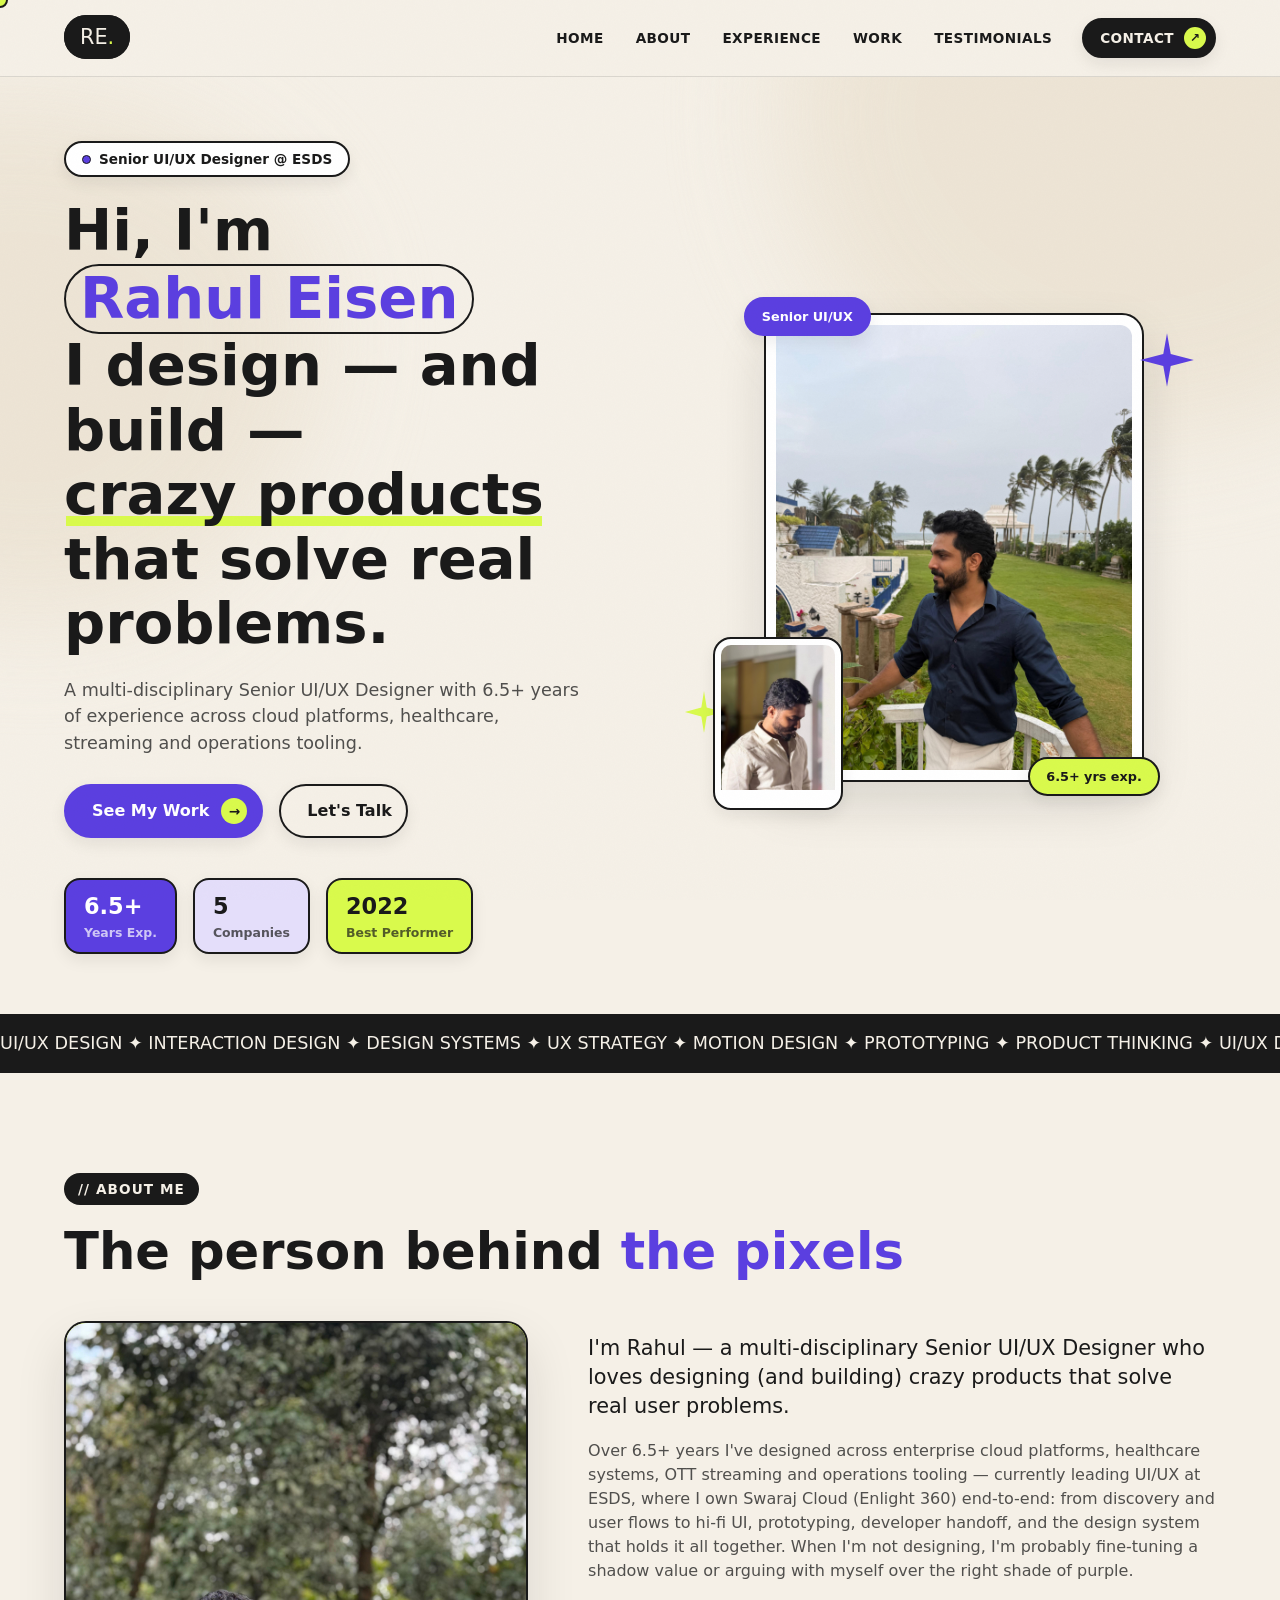
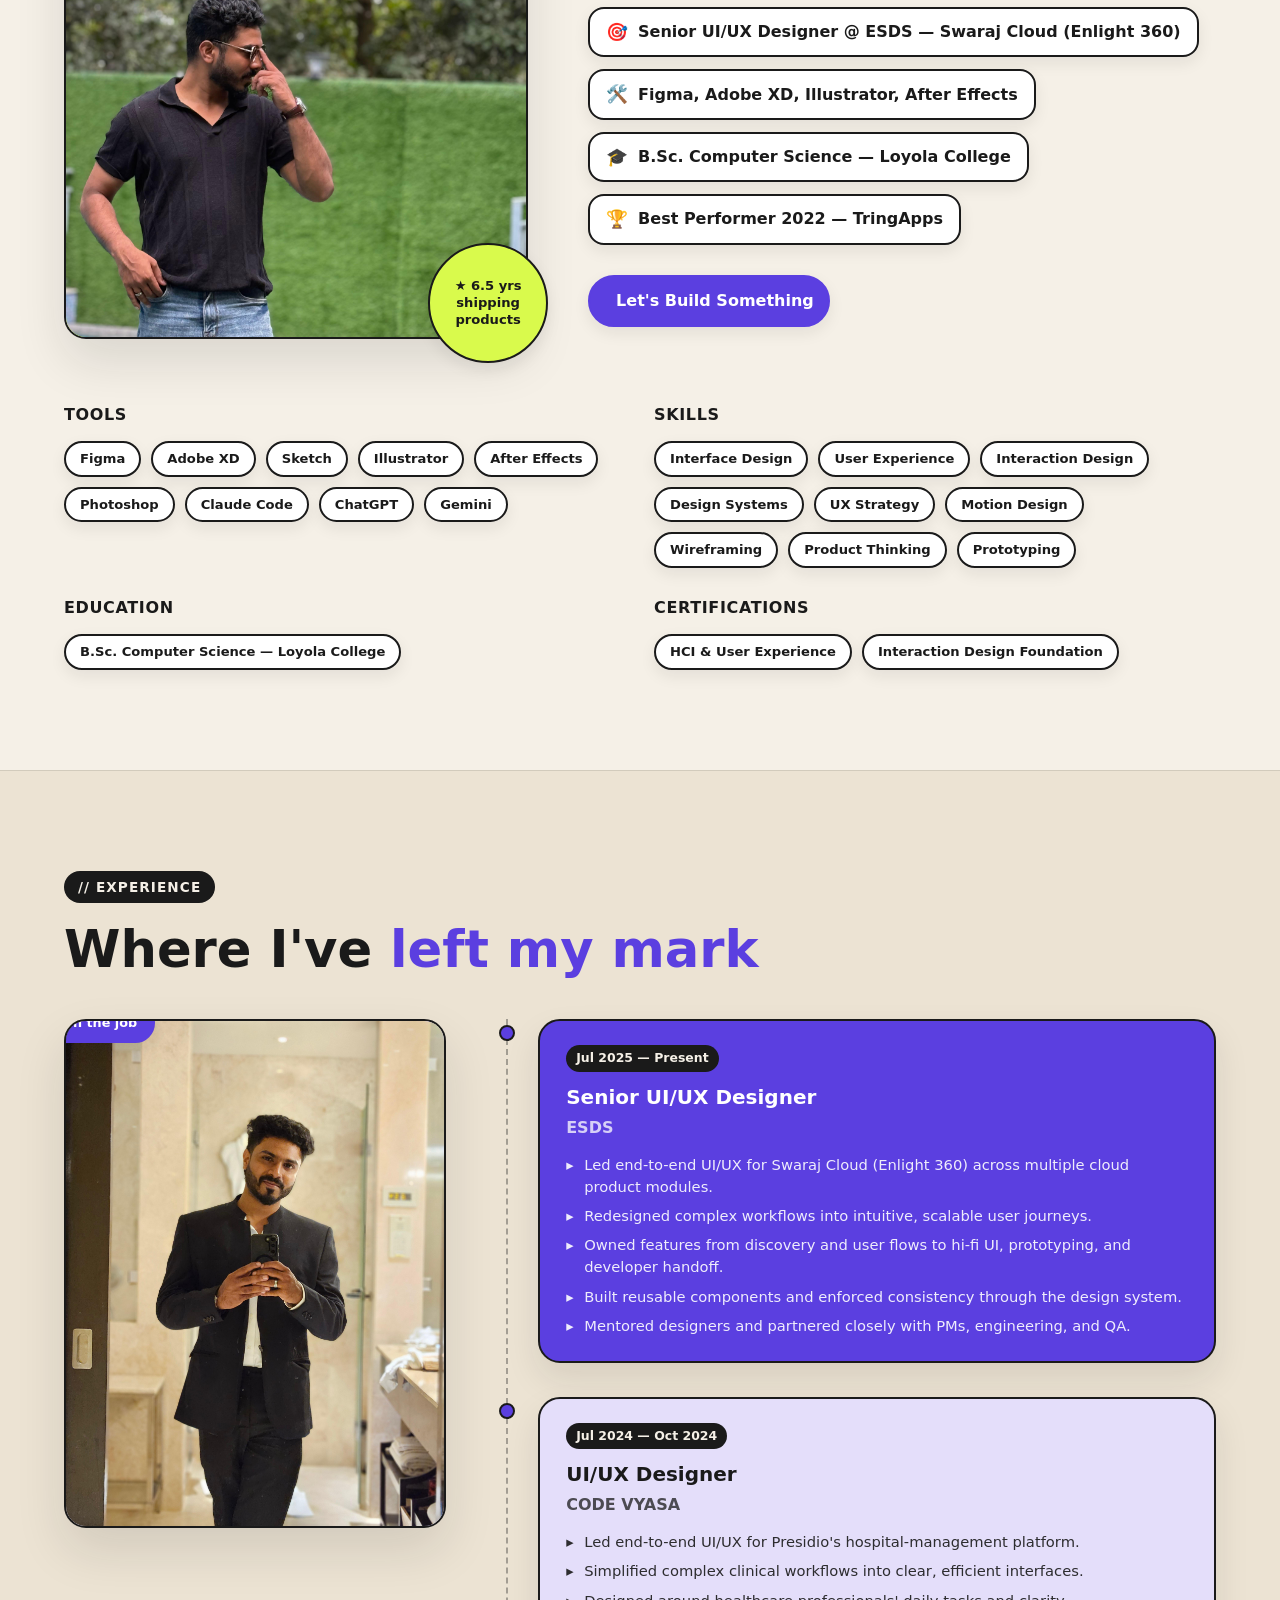
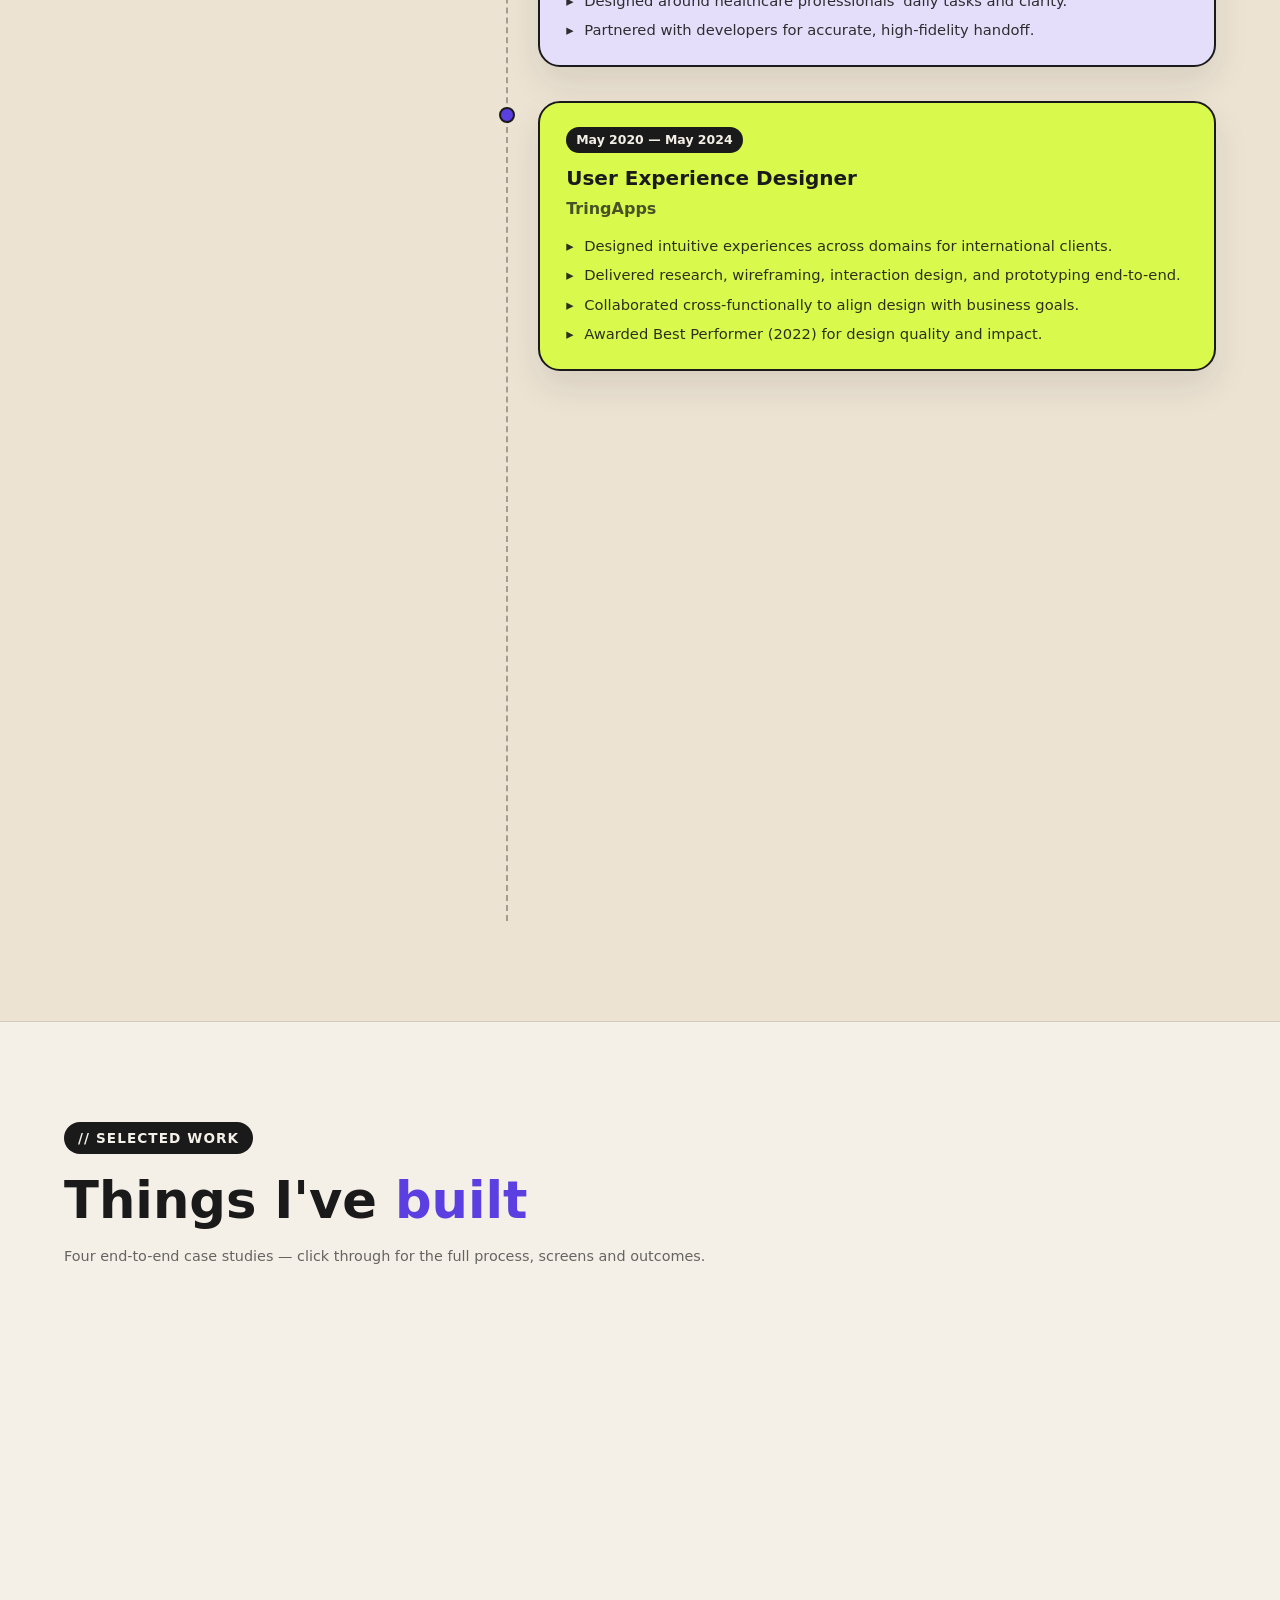
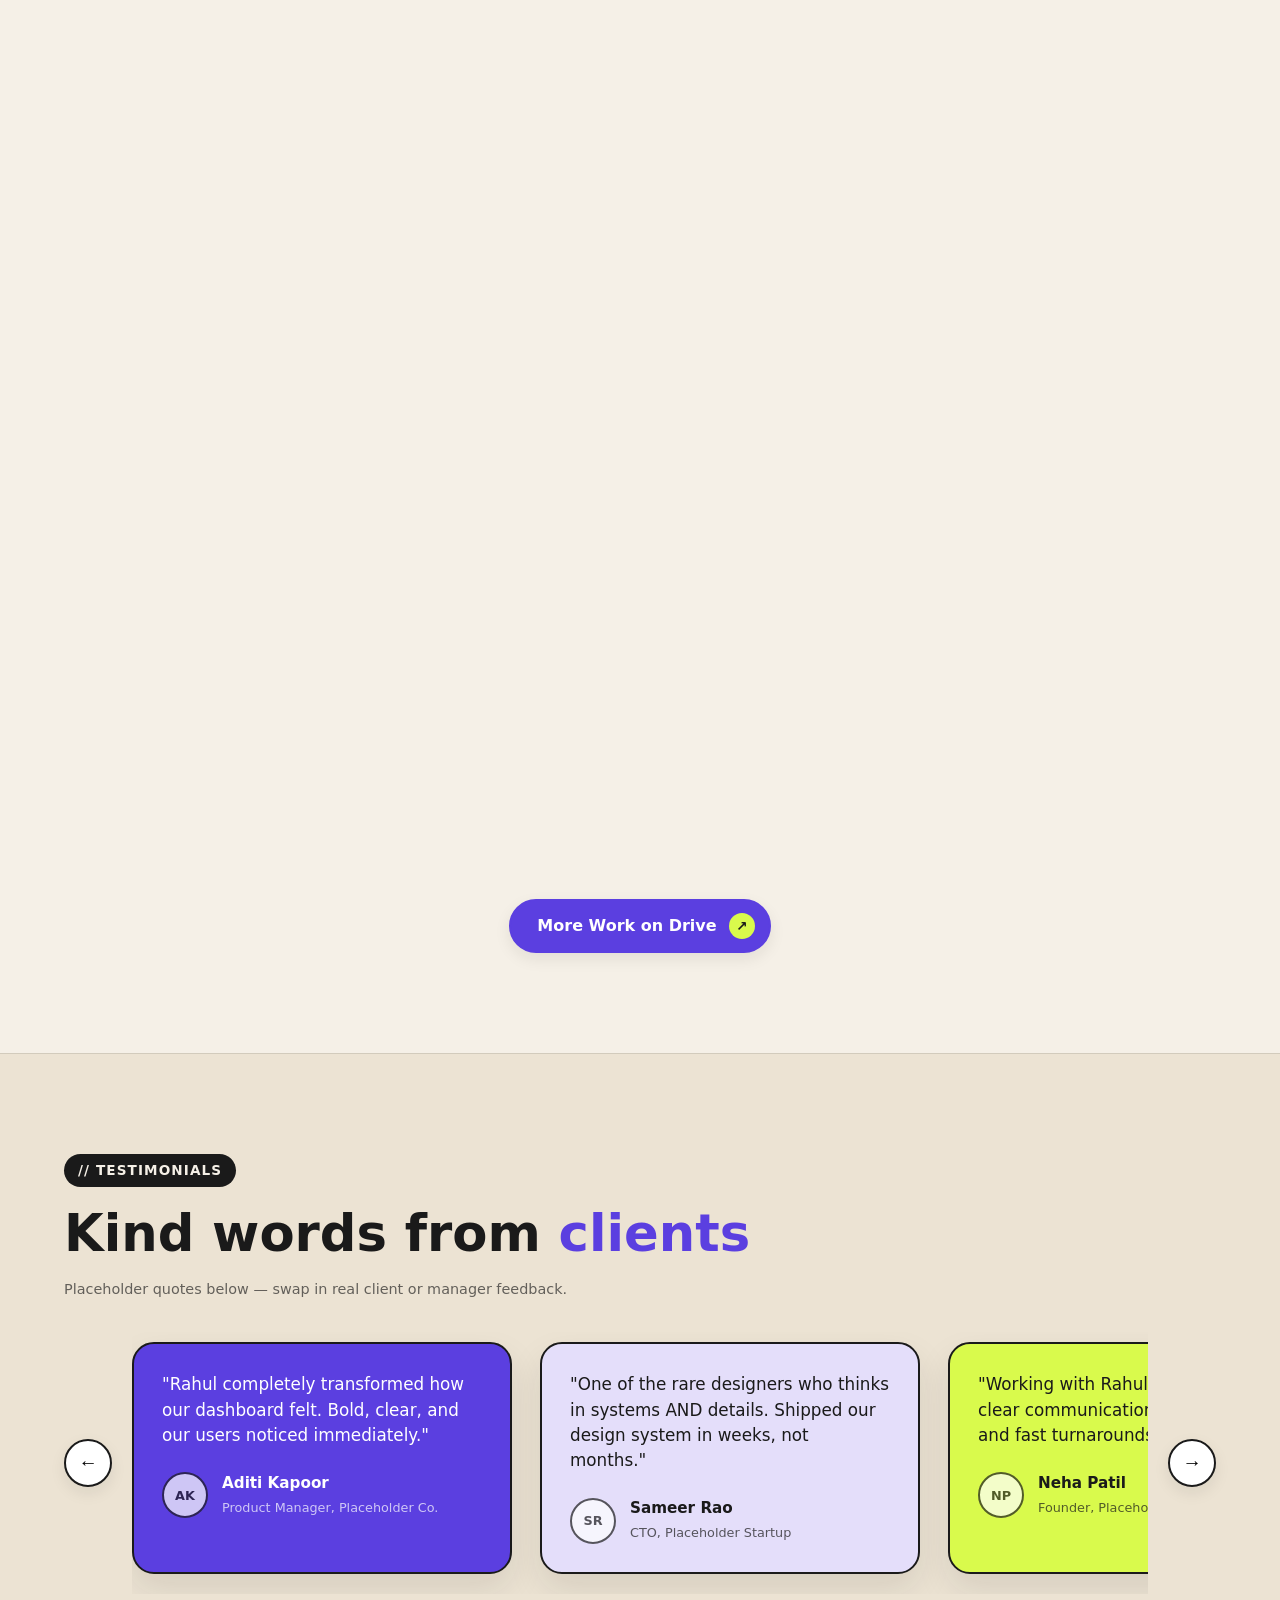
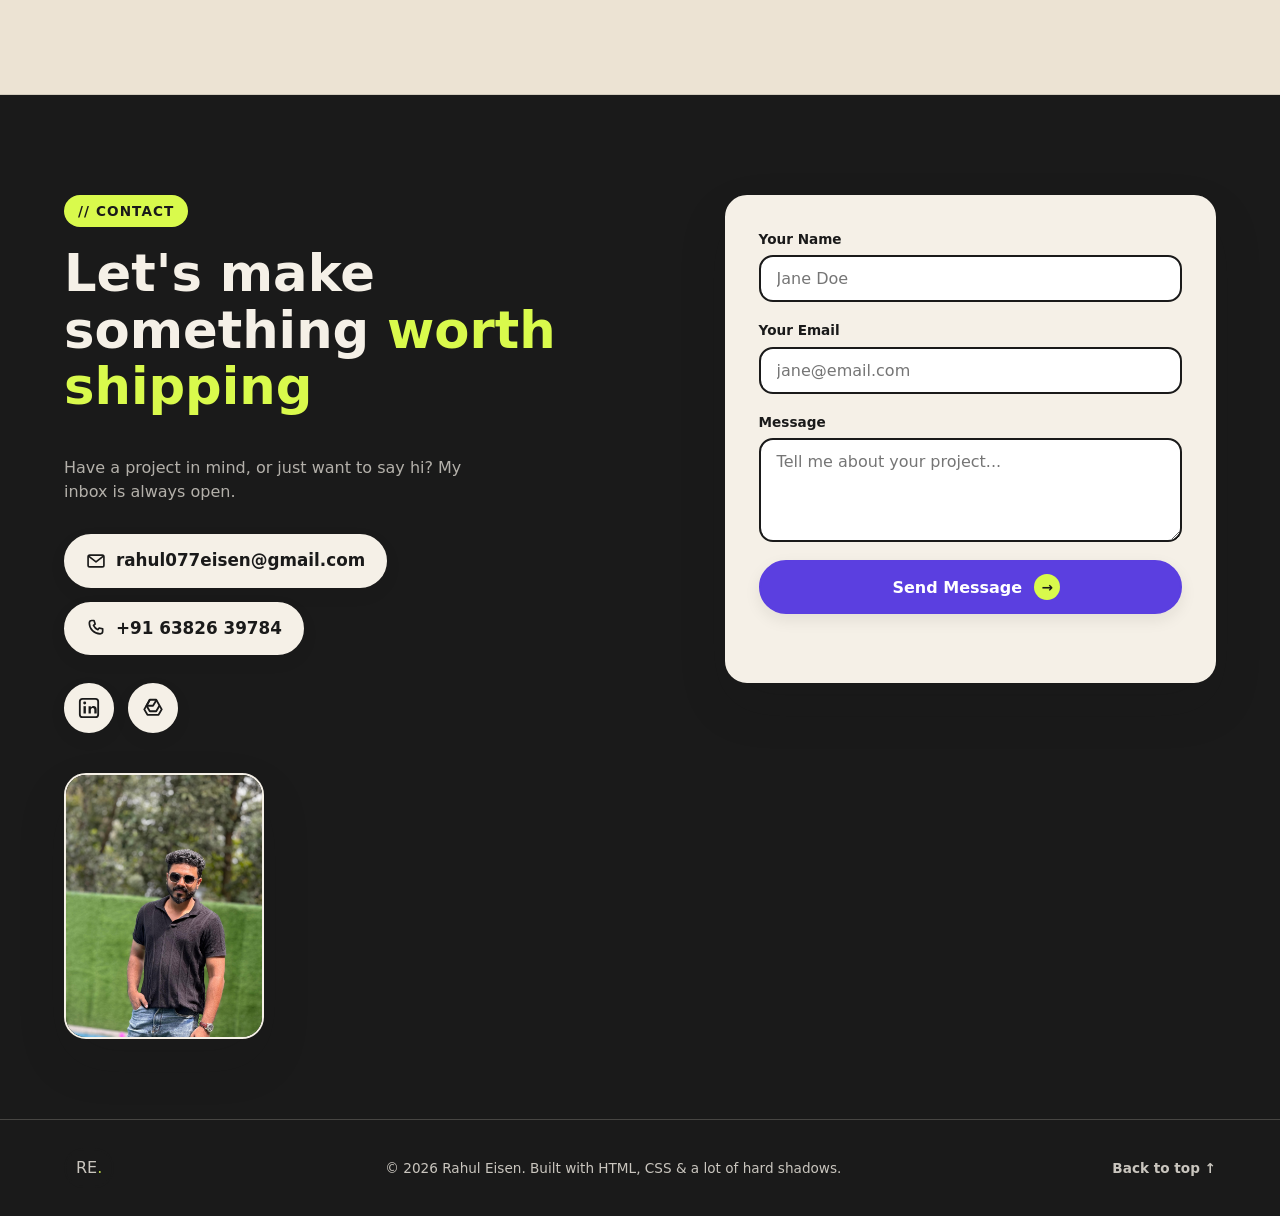
==== commit c1b4e760: "Add curated case-study thumbnails; swap hero/contact photos" ====
--- a/index.html
+++ b/index.html
@@ -75,7 +75,7 @@
 
     <div class="hero__visual">
       <div class="hero__photo-frame">
-        <img src="assets/images/hero.jpg" alt="Rahul Eisen smiling outdoors" class="hero__photo">
+        <img src="assets/images/hero.jpg" alt="Rahul Eisen on a coastal balcony" class="hero__photo">
         <span class="tag tag--rotate-left">Senior UI/UX</span>
         <span class="tag tag--rotate-right">6.5+ yrs exp.</span>
       </div>
@@ -271,7 +271,7 @@
 
       <article class="work-card work-card--coral">
         <div class="work-card__thumb">
-          <img src="assets/case-studies/discovgov/home.png" alt="Discovgov homepage screenshot">
+          <img src="assets/case-studies/discovgov/thumb.png" alt="Discovgov homepage screenshot">
         </div>
         <div class="work-card__body">
           <h3>Discovgov</h3>
@@ -287,7 +287,7 @@
 
       <article class="work-card work-card--coral-soft">
         <div class="work-card__thumb">
-          <img src="assets/case-studies/pagergpt/dashboard-hero.png" alt="PagerGPT dashboard screenshot">
+          <img src="assets/case-studies/pagergpt/thumb.png" alt="PagerGPT dashboard screenshot">
         </div>
         <div class="work-card__body">
           <h3>PagerGPT</h3>
@@ -302,7 +302,7 @@
 
       <article class="work-card work-card--purple-soft">
         <div class="work-card__thumb">
-          <img src="assets/case-studies/plantd/home.png" alt="plantd app home screenshot">
+          <img src="assets/case-studies/plantd/thumb.png" alt="plantd app splash screen">
         </div>
         <div class="work-card__body">
           <h3>plantd</h3>
@@ -317,7 +317,7 @@
 
       <article class="work-card work-card--purple">
         <div class="work-card__thumb">
-          <img src="assets/case-studies/halo/hero.png" alt="HALO smart ring app screenshot">
+          <img src="assets/case-studies/halo/thumb.png" alt="HALO smart ring app hero render">
         </div>
         <div class="work-card__body">
           <h3>HALO</h3>
@@ -415,7 +415,7 @@
         <a href="https://drive.google.com/drive/folders/1dDIPI51dEfPS0W_bf0ynpw8yrWtQ4QqO?usp=drive_link" target="_blank" rel="noopener" class="social-btn" aria-label="Work on Drive"><img src="assets/icons/drive.svg" alt=""></a>
       </div>
 
-      <img src="assets/images/contact.jpg" alt="Rahul Eisen outdoors" class="contact__photo">
+      <img src="assets/images/contact.jpg" alt="Rahul Eisen smiling outdoors" class="contact__photo">
     </div>
 
     <form class="contact__form" id="contactForm">
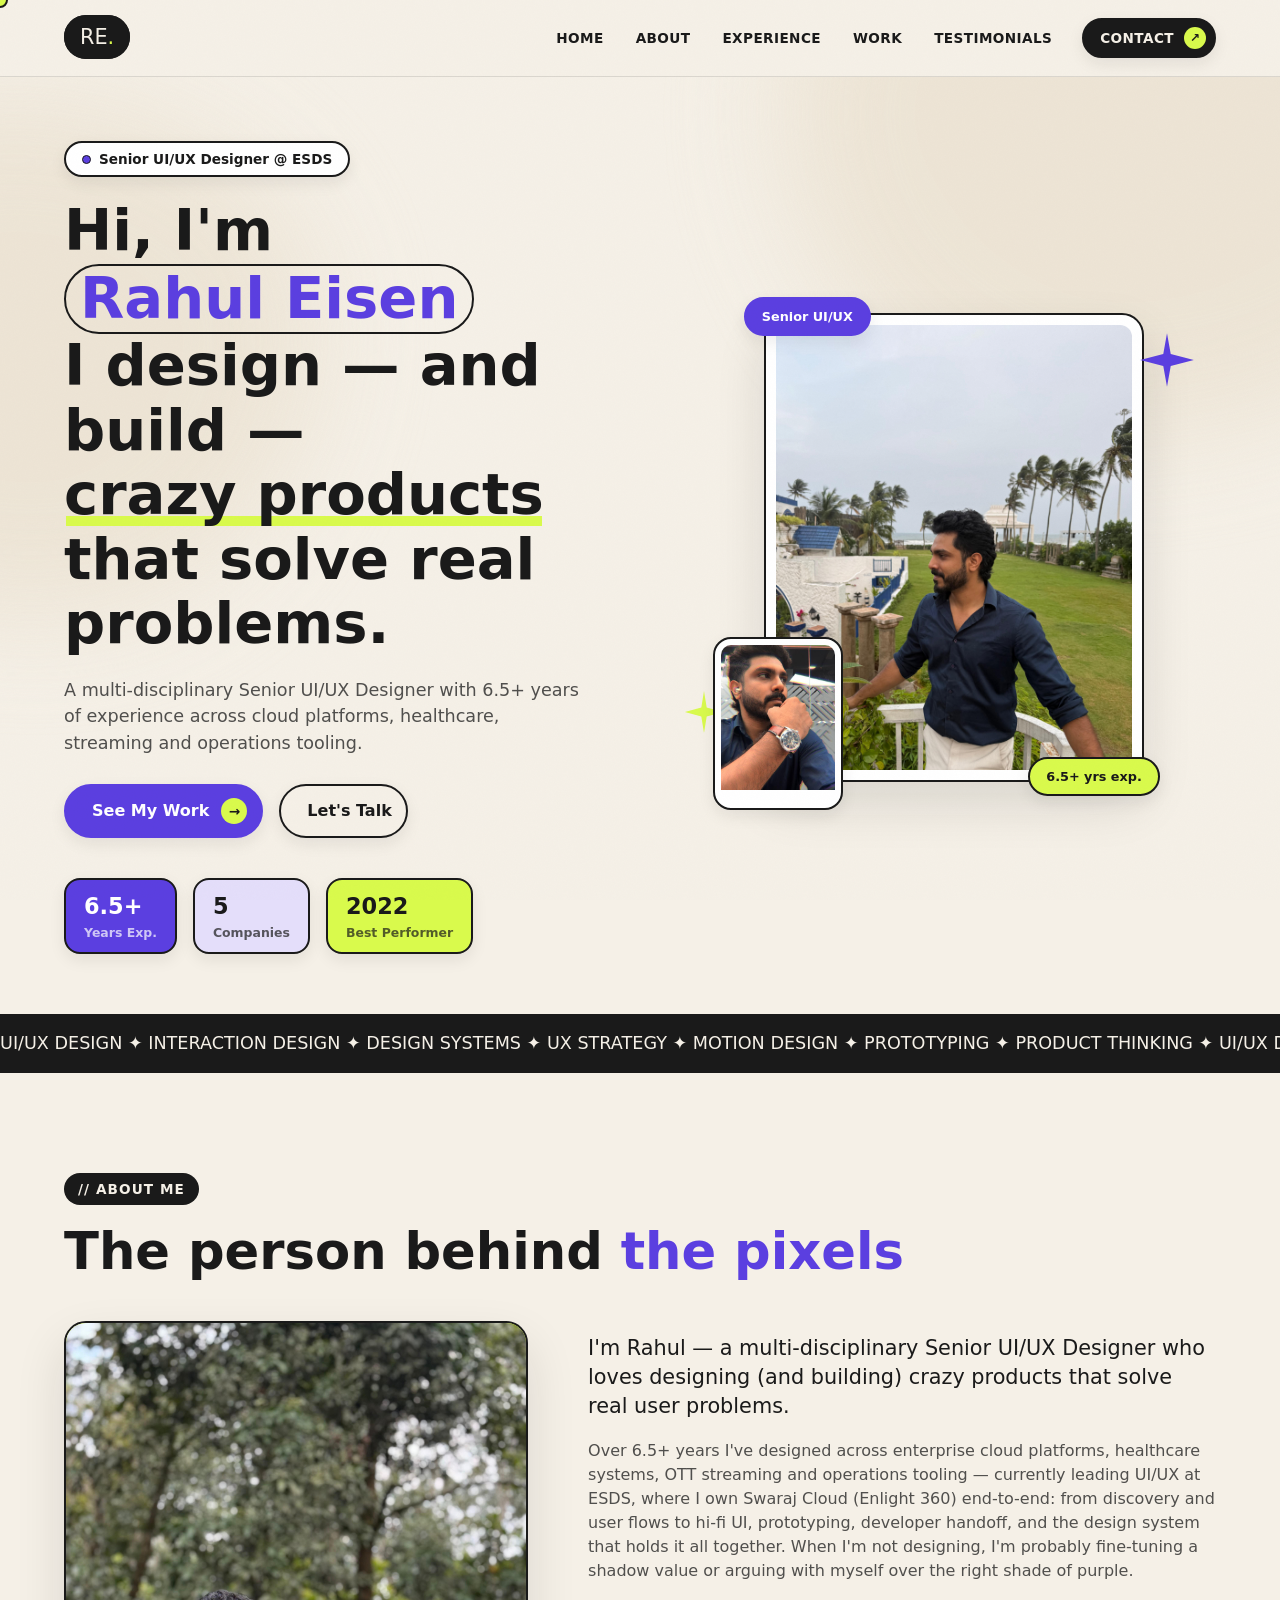
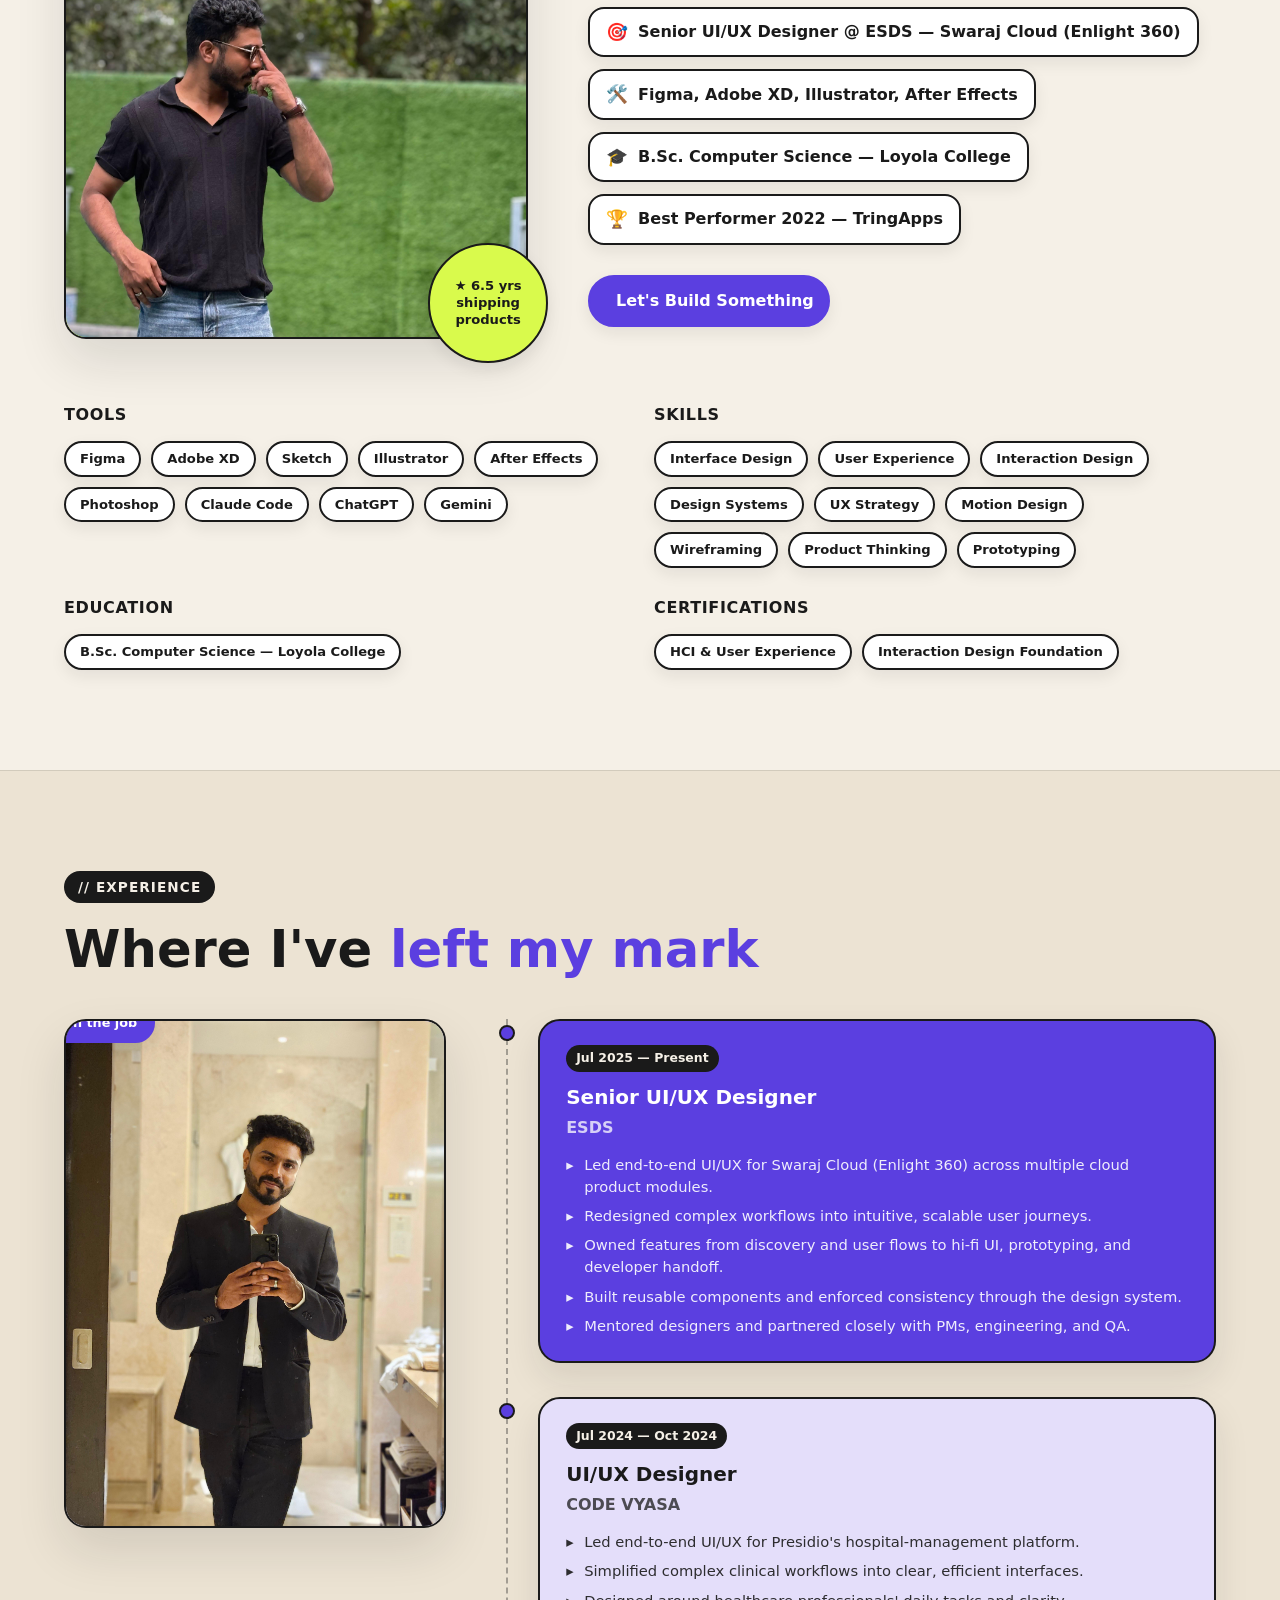
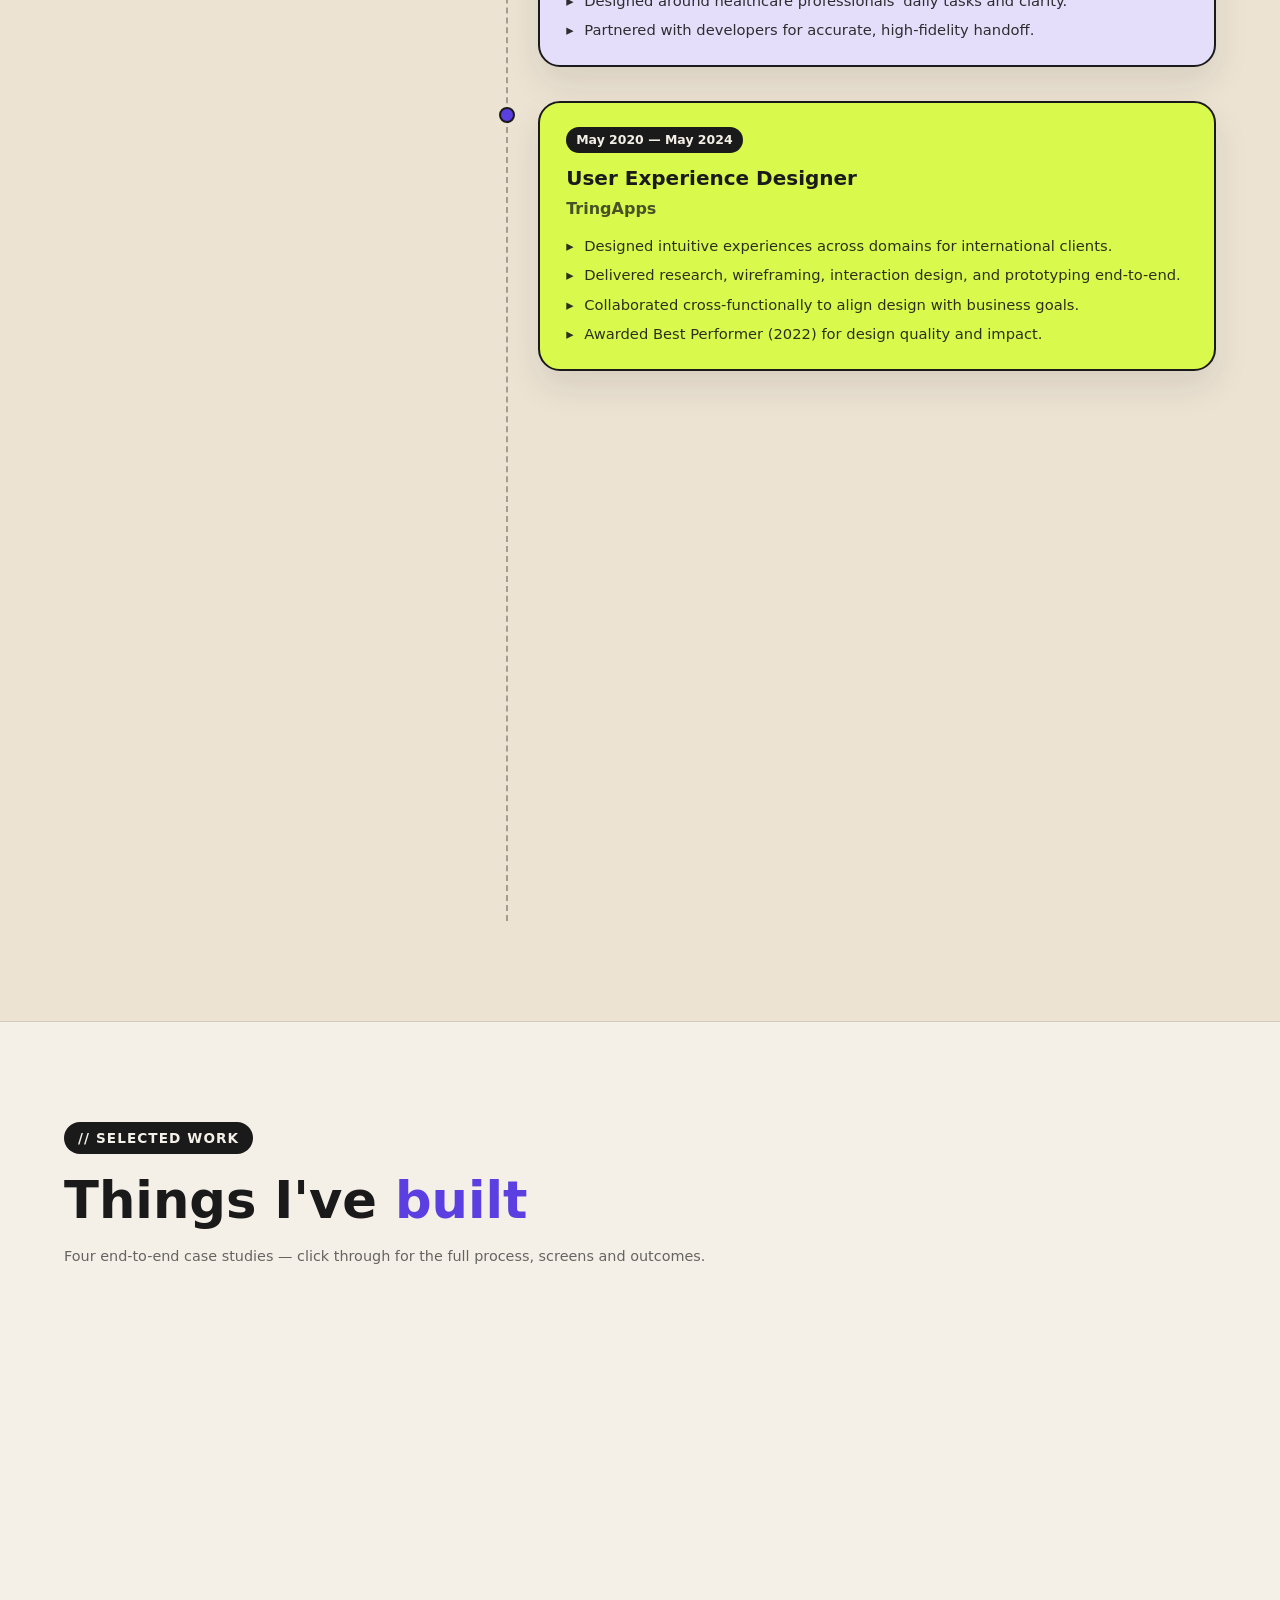
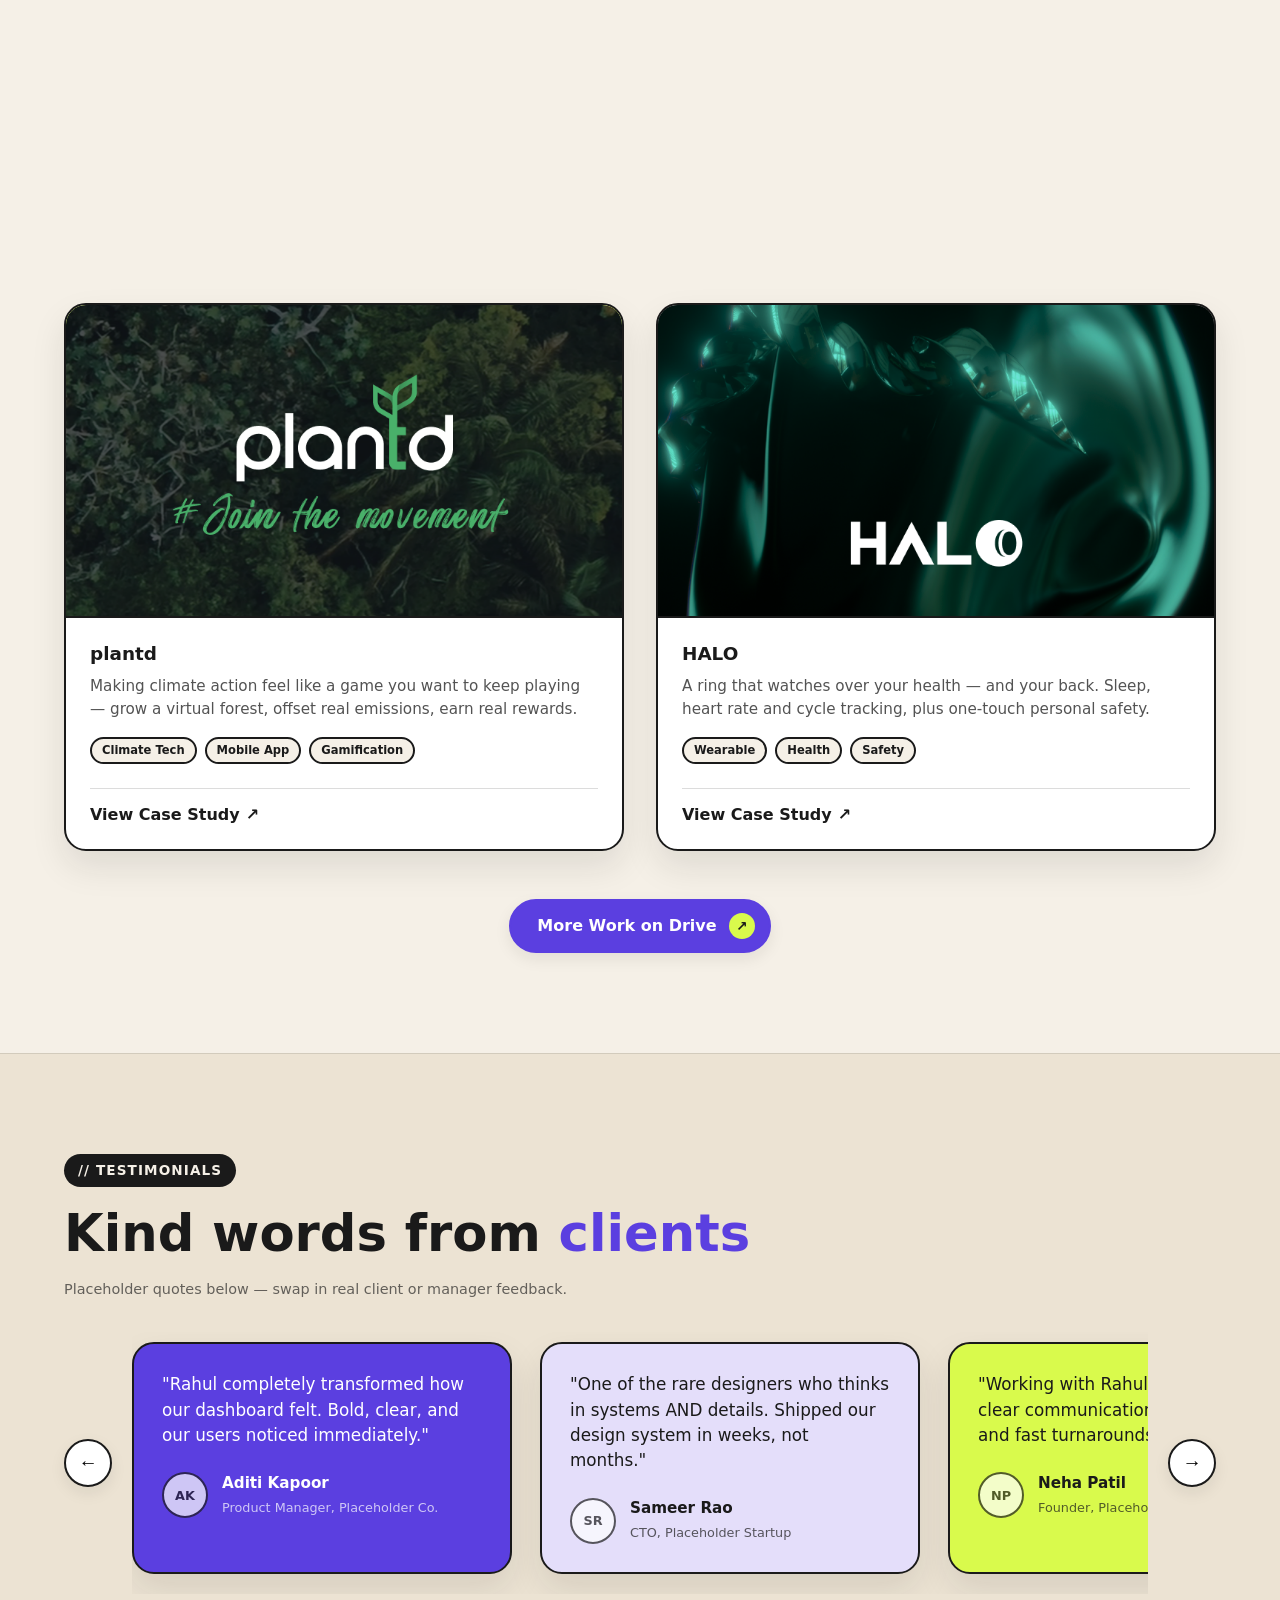
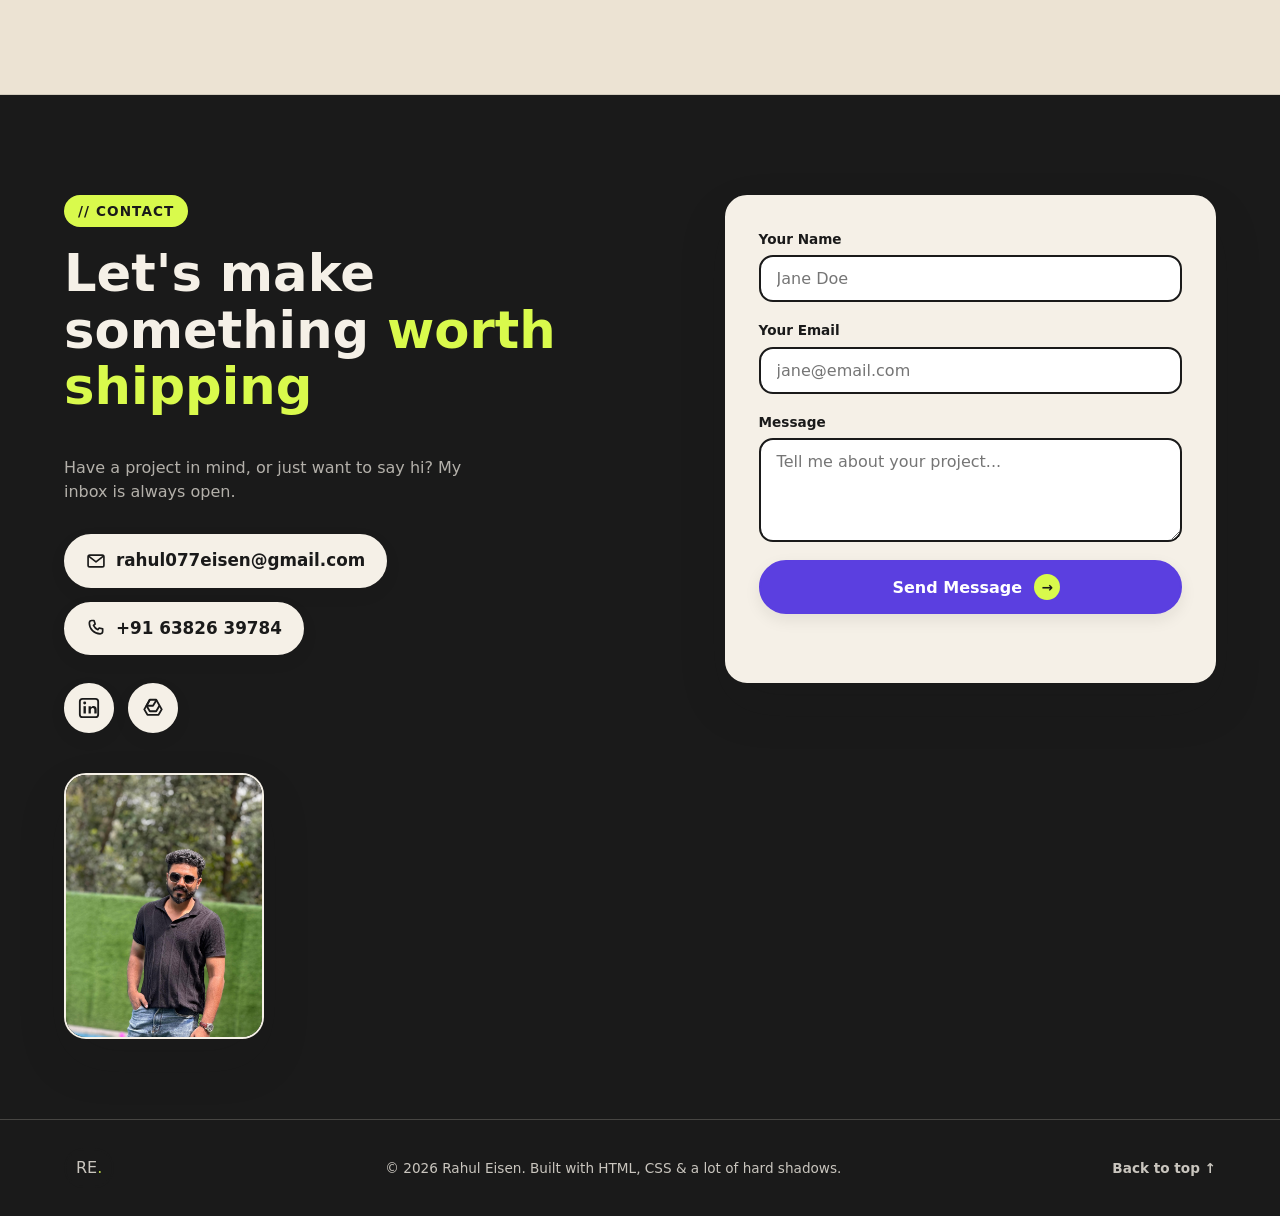
==== commit 88af4b14: "Swap hero polaroid sticker to the watch/earbuds candid shot" ====
--- a/index.html
+++ b/index.html
@@ -81,7 +81,7 @@
       </div>
       <img src="assets/vectors/star.svg" class="floaty floaty--star" alt="" aria-hidden="true">
       <img src="assets/vectors/squiggle.svg" class="floaty floaty--squiggle" alt="" aria-hidden="true">
-      <img src="assets/images/sticker-2.jpg" class="polaroid polaroid--1" alt="Rahul candid portrait">
+      <img src="assets/images/sticker-3.jpg" class="polaroid polaroid--1" alt="Rahul candid portrait">
     </div>
   </div>
 
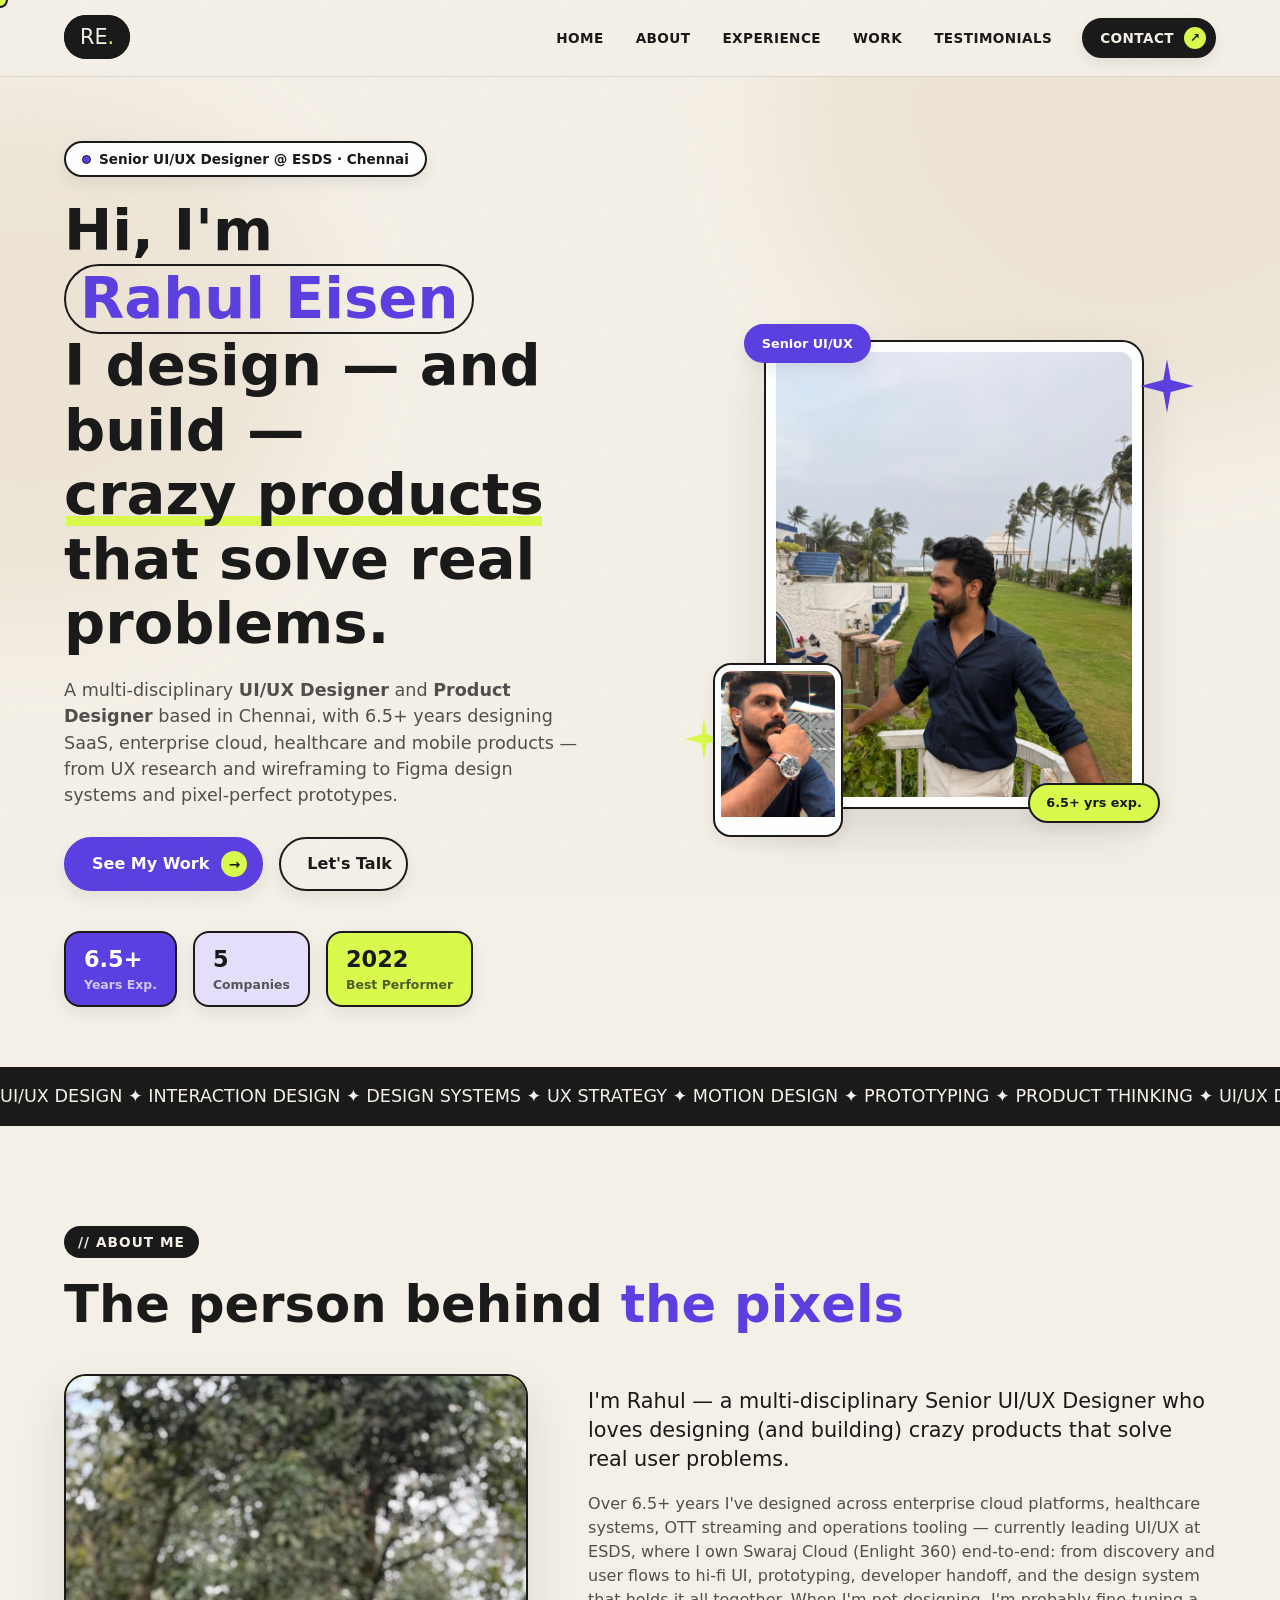
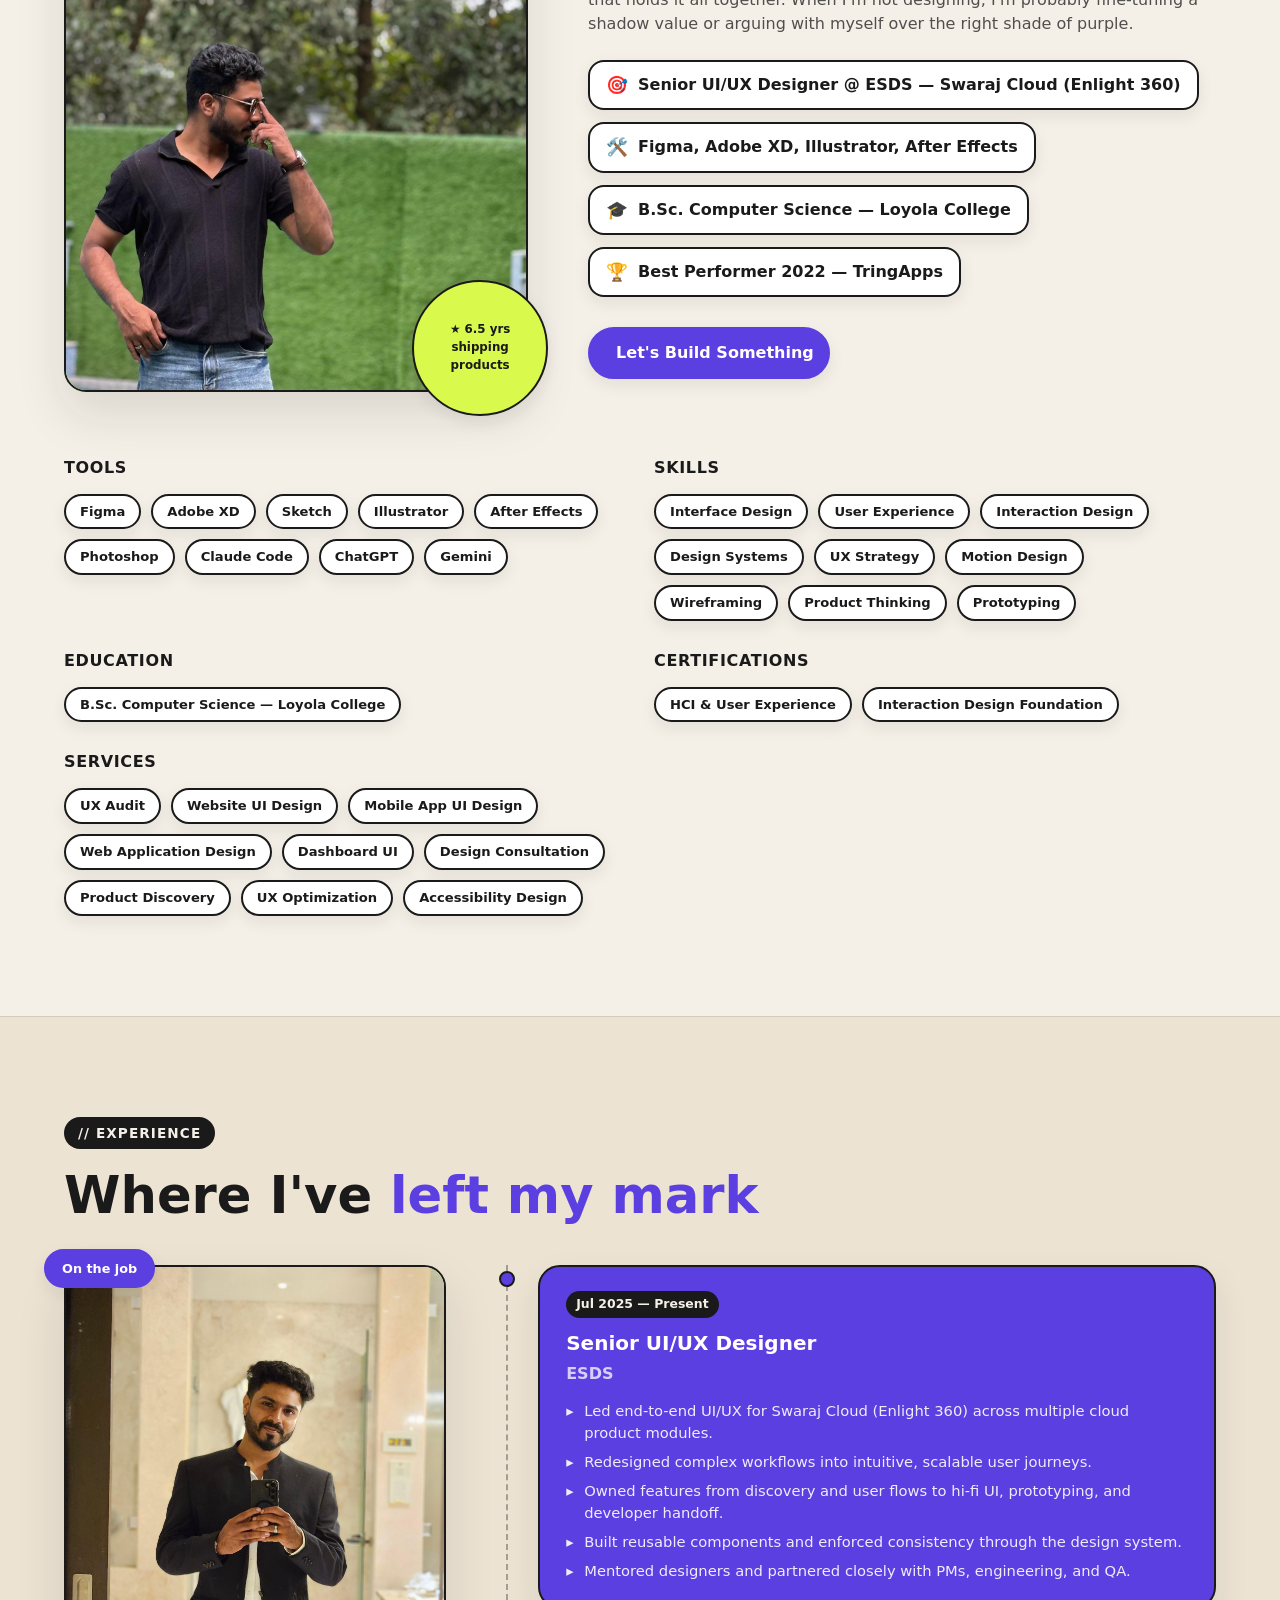
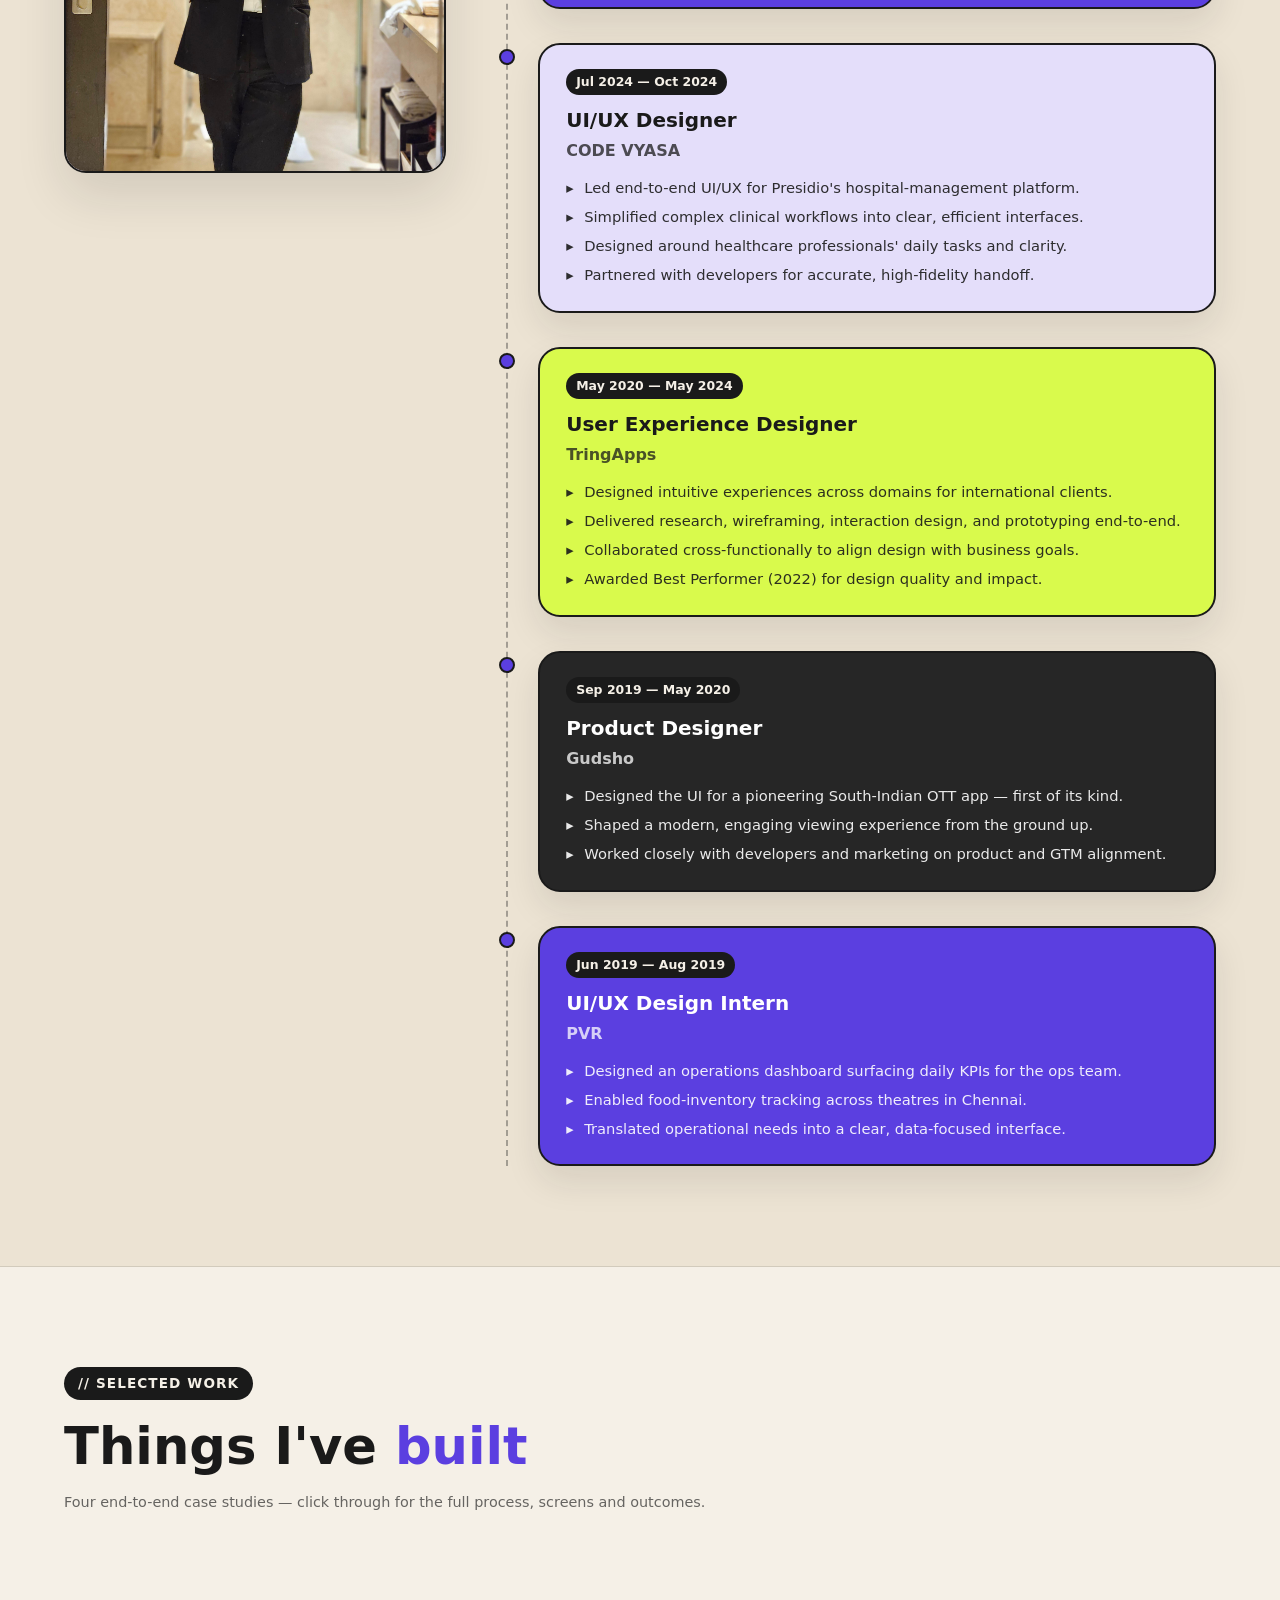
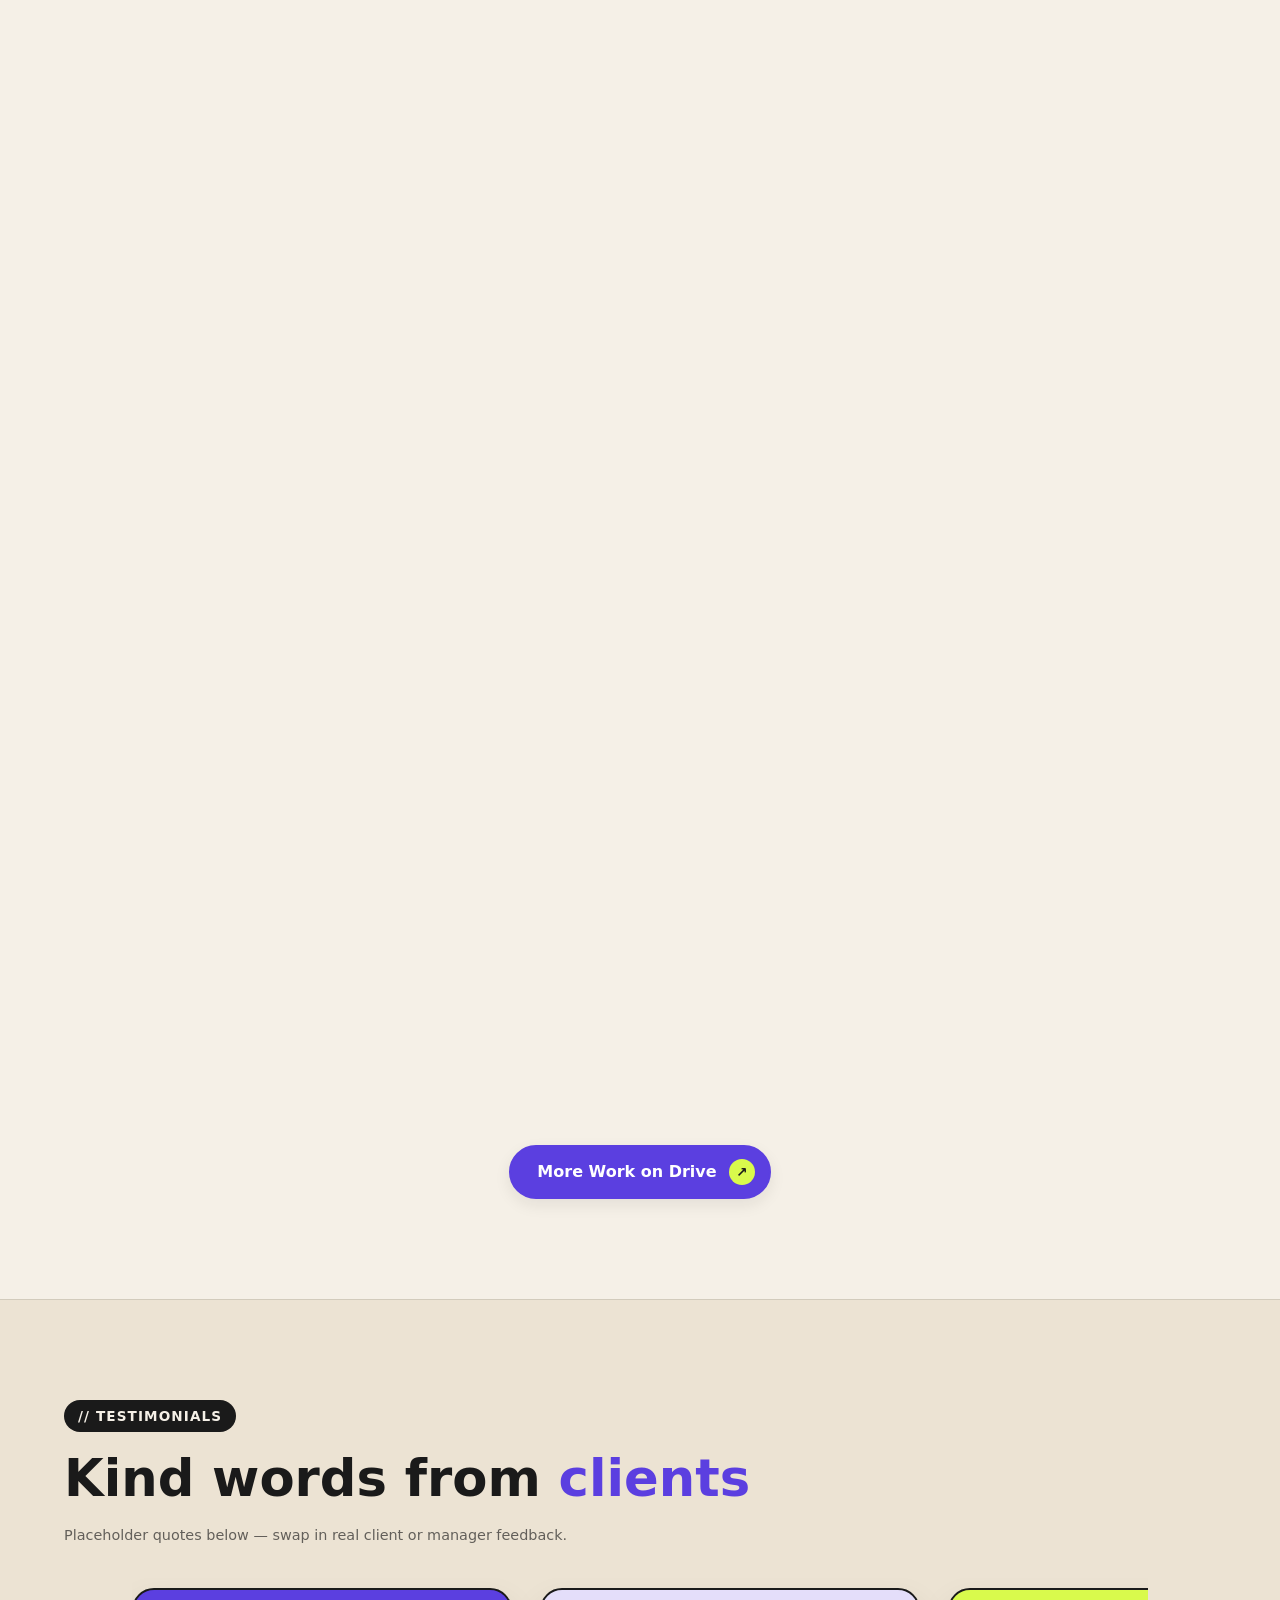
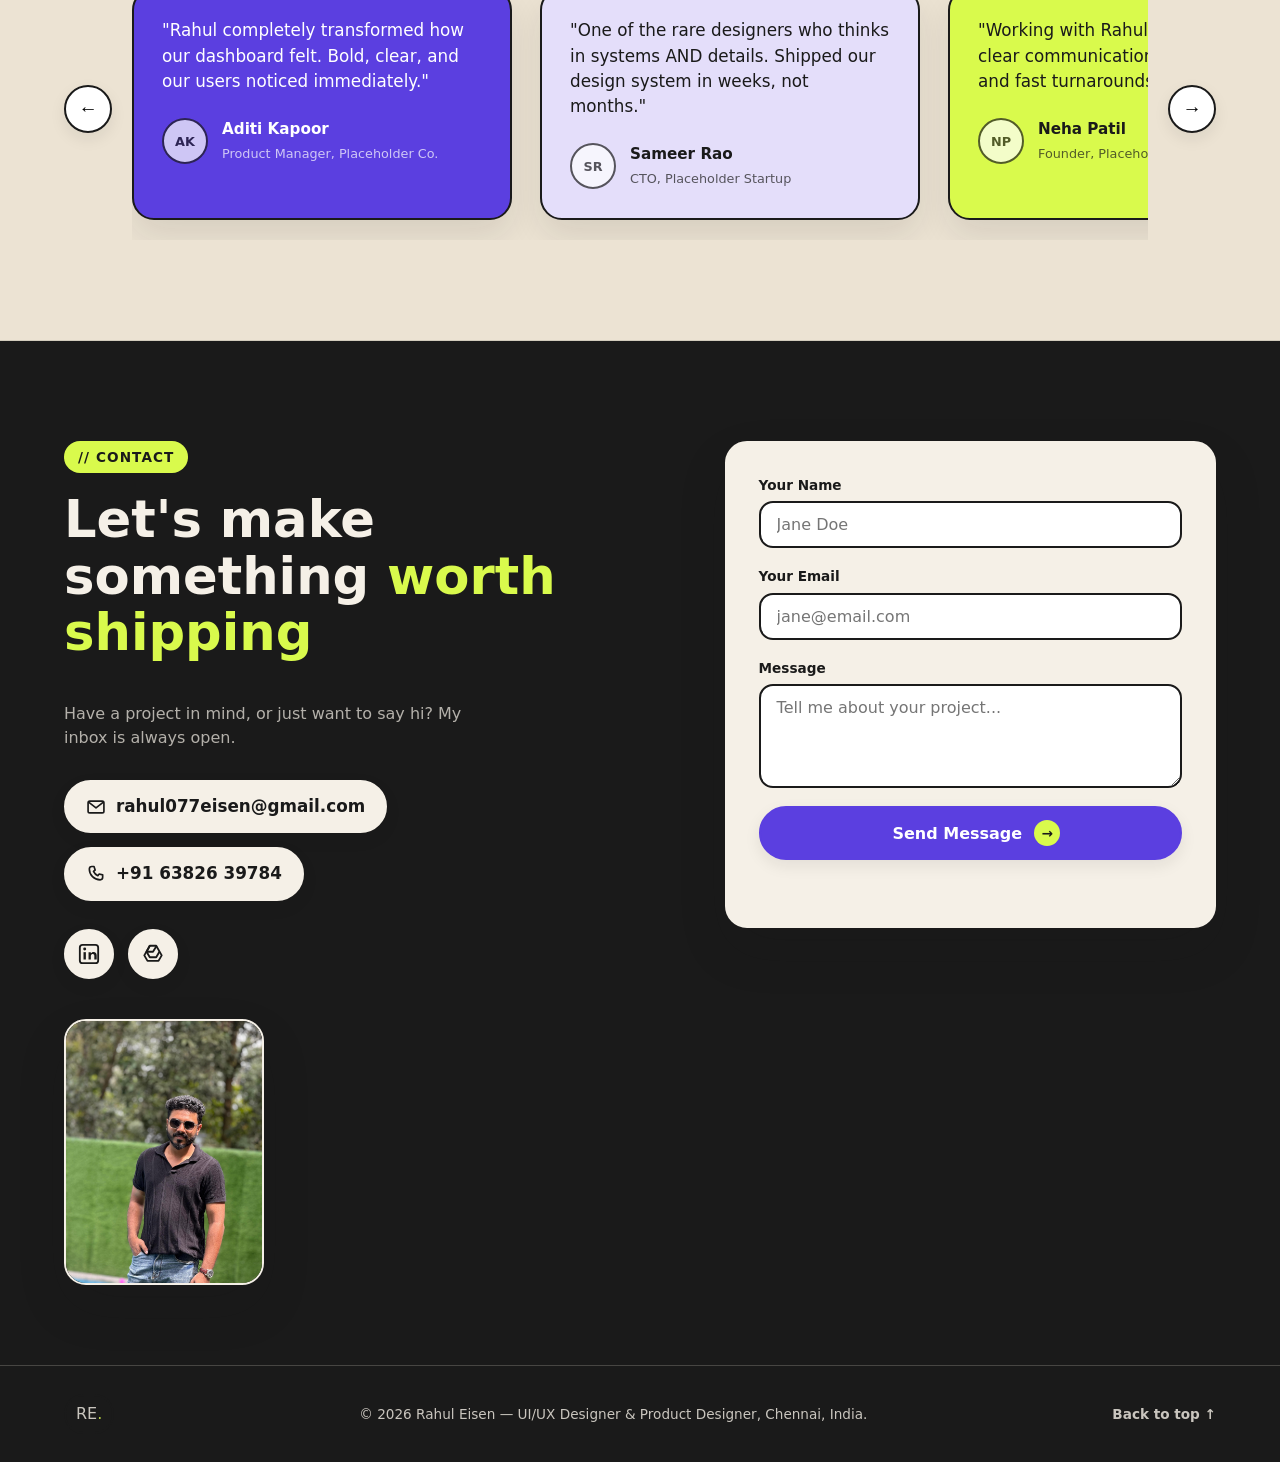
==== commit 950d41af: "Add SEO: meta tags, JSON-LD Person schema, sitemap, robots.txt, favicon, keyword-rich alt text and c" ====
--- a/index.html
+++ b/index.html
@@ -3,9 +3,72 @@
 <head>
 <meta charset="UTF-8">
 <meta name="viewport" content="width=device-width, initial-scale=1.0">
-<title>Rahul Eisen — Senior UI/UX Designer</title>
-<meta name="description" content="Rahul Eisen — Senior UI/UX Designer with 6.5+ years of experience across cloud platforms, healthcare, streaming and more.">
+<title>Rahul Eisen | UI/UX Designer &amp; Product Designer in Chennai</title>
+<meta name="description" content="Rahul Eisen — UI/UX Designer &amp; Product Designer in Chennai. 6.5+ years designing SaaS, enterprise &amp; mobile products. Figma expert in design systems.">
+<meta name="keywords" content="UI UX Designer, UX Designer, UI Designer, Product Designer, UI/UX Designer Chennai, UX Designer Chennai, Product Designer Chennai, Digital Product Designer, User Experience Designer, User Interface Designer, SaaS Product Designer, Enterprise UX Designer, Design System Specialist, Interaction Designer, UX Research, UX Strategy, User-Centered Design, Information Architecture, Wireframing, Prototyping, Figma Expert, Design Systems, Component Libraries, Responsive Web Design, Mobile App Design, Dashboard Design, Cloud Platform Design, B2B SaaS Design, Enterprise Applications, Healthcare UX, Admin Dashboard Design, UX Audit, Web Application Design, Chennai UX Designer, UX Portfolio Chennai">
+<meta name="author" content="Rahul Eisen">
+<meta name="robots" content="index, follow">
+<meta name="geo.placename" content="Chennai, Tamil Nadu, India">
+<meta name="geo.region" content="IN-TN">
+<link rel="canonical" href="https://www.rahuleisen.com/">
+
+<!-- Open Graph -->
+<meta property="og:type" content="website">
+<meta property="og:title" content="Rahul Eisen | UI/UX Designer & Product Designer in Chennai">
+<meta property="og:description" content="Senior UI/UX Designer & Product Designer in Chennai with 6.5+ years designing SaaS, enterprise, dashboard and mobile products. Figma expert in design systems, UX research and prototyping.">
+<meta property="og:url" content="https://www.rahuleisen.com/">
+<meta property="og:image" content="https://www.rahuleisen.com/assets/images/hero.jpg">
+<meta property="og:locale" content="en_IN">
+<meta property="og:site_name" content="Rahul Eisen — UI/UX Designer">
+
+<!-- Twitter Card -->
+<meta name="twitter:card" content="summary_large_image">
+<meta name="twitter:title" content="Rahul Eisen | UI/UX Designer & Product Designer in Chennai">
+<meta name="twitter:description" content="Senior UI/UX Designer & Product Designer in Chennai — Figma expert in design systems, UX research and prototyping.">
+<meta name="twitter:image" content="https://www.rahuleisen.com/assets/images/hero.jpg">
+
+<link rel="icon" type="image/svg+xml" href="assets/icons/favicon.svg">
+<link rel="icon" type="image/png" sizes="32x32" href="assets/icons/favicon-32.png">
+<link rel="apple-touch-icon" href="assets/icons/favicon-180.png">
 <link rel="stylesheet" href="css/style.css">
+
+<script type="application/ld+json">
+{
+  "@context": "https://schema.org",
+  "@type": "Person",
+  "name": "Rahul Eisen",
+  "jobTitle": "Senior UI/UX Designer & Product Designer",
+  "description": "Senior UI/UX Designer & Product Designer in Chennai with 6.5+ years designing SaaS, enterprise, dashboard and mobile products.",
+  "url": "https://www.rahuleisen.com/",
+  "image": "https://www.rahuleisen.com/assets/images/hero.jpg",
+  "email": "mailto:rahul077eisen@gmail.com",
+  "telephone": "+91-6382639784",
+  "address": {
+    "@type": "PostalAddress",
+    "addressLocality": "Chennai",
+    "addressRegion": "Tamil Nadu",
+    "addressCountry": "IN"
+  },
+  "sameAs": [
+    "https://www.linkedin.com/in/rahuleisen/"
+  ],
+  "alumniOf": {
+    "@type": "CollegeOrUniversity",
+    "name": "Loyola College"
+  },
+  "worksFor": {
+    "@type": "Organization",
+    "name": "ESDS"
+  },
+  "knowsAbout": [
+    "UI/UX Design", "Product Design", "User Experience Design", "User Interface Design",
+    "Design Systems", "Figma", "Interaction Design", "UX Research", "UX Strategy",
+    "Wireframing", "Prototyping", "Information Architecture", "Dashboard Design",
+    "SaaS Product Design", "Enterprise UX", "Responsive Web Design", "Mobile App Design",
+    "Accessibility Design", "Design Tokens", "Component Libraries"
+  ]
+}
+</script>
 </head>
 <body>
 
@@ -46,14 +109,16 @@
   <div class="container hero__grid">
 
     <div class="hero__text">
-      <p class="eyebrow"><span class="badge-dot"></span> Senior UI/UX Designer @ ESDS</p>
+      <p class="eyebrow"><span class="badge-dot"></span> Senior UI/UX Designer @ ESDS · Chennai</p>
       <h1 class="hero__title">
         Hi, I'm <span class="highlight">Rahul Eisen</span><br>
         I design — and build — <span class="underline-pop">crazy products</span> that solve real problems.
       </h1>
       <p class="hero__sub">
-        A multi-disciplinary Senior UI/UX Designer with 6.5+ years of experience
-        across cloud platforms, healthcare, streaming and operations tooling.
+        A multi-disciplinary <strong>UI/UX Designer</strong> and <strong>Product Designer</strong>
+        based in Chennai, with 6.5+ years designing SaaS, enterprise cloud, healthcare
+        and mobile products — from UX research and wireframing to Figma design
+        systems and pixel-perfect prototypes.
       </p>
       <div class="hero__cta">
         <a href="#work" class="btn btn--primary">See My Work <span class="arrow">→</span></a>
@@ -75,7 +140,7 @@
 
     <div class="hero__visual">
       <div class="hero__photo-frame">
-        <img src="assets/images/hero.jpg" alt="Rahul Eisen on a coastal balcony" class="hero__photo">
+        <img src="assets/images/hero.jpg" alt="Rahul Eisen, Senior UI/UX Designer and Product Designer in Chennai" class="hero__photo">
         <span class="tag tag--rotate-left">Senior UI/UX</span>
         <span class="tag tag--rotate-right">6.5+ yrs exp.</span>
       </div>
@@ -102,7 +167,7 @@
     <div class="about__grid">
       <div class="about__photo-wrap">
         <div class="about__photo-frame">
-          <img src="assets/images/about.jpg" alt="Rahul Eisen looking to the side" class="about__photo">
+          <img src="assets/images/about.jpg" alt="Rahul Eisen — UI/UX Designer and Design Systems Specialist" class="about__photo">
         </div>
         <span class="sticker-badge sticker-badge--rotate">
           ★ 6.5 yrs<br>shipping products
@@ -162,6 +227,14 @@
           <span>HCI &amp; User Experience</span><span>Interaction Design Foundation</span>
         </div>
       </div>
+      <div class="toolkit__group">
+        <h4>Services</h4>
+        <div class="chip-row">
+          <span>UX Audit</span><span>Website UI Design</span><span>Mobile App UI Design</span>
+          <span>Web Application Design</span><span>Dashboard UI</span><span>Design Consultation</span>
+          <span>Product Discovery</span><span>UX Optimization</span><span>Accessibility Design</span>
+        </div>
+      </div>
     </div>
   </div>
 </section>
@@ -174,7 +247,7 @@
 
     <div class="experience__layout">
       <div class="experience__photo">
-        <img src="assets/images/experience.jpg" alt="Rahul Eisen professional portrait">
+        <img src="assets/images/experience.jpg" alt="Rahul Eisen, Product Designer with 6.5+ years of UX Design experience">
         <span class="tag tag--rotate-left">On the job</span>
       </div>
 
@@ -271,7 +344,7 @@
 
       <article class="work-card work-card--coral">
         <div class="work-card__thumb">
-          <img src="assets/case-studies/discovgov/thumb.png" alt="Discovgov homepage screenshot">
+          <img src="assets/case-studies/discovgov/thumb.png" alt="Discovgov job platform UI/UX design case study by Rahul Eisen">
         </div>
         <div class="work-card__body">
           <h3>Discovgov</h3>
@@ -287,7 +360,7 @@
 
       <article class="work-card work-card--coral-soft">
         <div class="work-card__thumb">
-          <img src="assets/case-studies/pagergpt/thumb.png" alt="PagerGPT dashboard screenshot">
+          <img src="assets/case-studies/pagergpt/thumb.png" alt="PagerGPT SaaS dashboard UX design case study by Rahul Eisen">
         </div>
         <div class="work-card__body">
           <h3>PagerGPT</h3>
@@ -302,7 +375,7 @@
 
       <article class="work-card work-card--purple-soft">
         <div class="work-card__thumb">
-          <img src="assets/case-studies/plantd/thumb.png" alt="plantd app splash screen">
+          <img src="assets/case-studies/plantd/thumb.png" alt="plantd climate app mobile UI design case study by Rahul Eisen">
         </div>
         <div class="work-card__body">
           <h3>plantd</h3>
@@ -317,7 +390,7 @@
 
       <article class="work-card work-card--purple">
         <div class="work-card__thumb">
-          <img src="assets/case-studies/halo/thumb.png" alt="HALO smart ring app hero render">
+          <img src="assets/case-studies/halo/thumb.png" alt="HALO wearable health app UI design case study by Rahul Eisen">
         </div>
         <div class="work-card__body">
           <h3>HALO</h3>
@@ -415,7 +488,7 @@
         <a href="https://drive.google.com/drive/folders/1dDIPI51dEfPS0W_bf0ynpw8yrWtQ4QqO?usp=drive_link" target="_blank" rel="noopener" class="social-btn" aria-label="Work on Drive"><img src="assets/icons/drive.svg" alt=""></a>
       </div>
 
-      <img src="assets/images/contact.jpg" alt="Rahul Eisen smiling outdoors" class="contact__photo">
+      <img src="assets/images/contact.jpg" alt="Contact Rahul Eisen — UI/UX Designer in Chennai" class="contact__photo">
     </div>
 
     <form class="contact__form" id="contactForm">
@@ -442,7 +515,7 @@
 <footer class="footer">
   <div class="container footer__inner">
     <span class="logo__box logo__box--sm">RE<span class="dot">.</span></span>
-    <p>&copy; <span id="year"></span> Rahul Eisen. Built with HTML, CSS &amp; a lot of hard shadows.</p>
+    <p>&copy; <span id="year"></span> Rahul Eisen — UI/UX Designer &amp; Product Designer, Chennai, India.</p>
     <a href="#home" class="back-to-top">Back to top ↑</a>
   </div>
 </footer>
--- a/css/style.css
+++ b/css/style.css
@@ -560,15 +560,17 @@
   color: var(--ink);
   border: var(--border-w) solid var(--ink);
   border-radius: 50%;
-  width: 120px; height: 120px;
+  width: 136px; height: 136px;
+  box-sizing: border-box;
+  padding: 0 20px;
   display: flex;
   align-items: center;
   justify-content: center;
   text-align: center;
   font-weight: 700;
-  font-size: 0.82rem;
-  box-shadow: var(--shadow-hard-sm);
-  line-height: 1.3;
+  font-size: 0.74rem;
+  box-shadow: var(--shadow-hard-sm);
+  line-height: 1.5;
 }
 
 .about__lead {
@@ -648,13 +650,13 @@
   border: var(--border-w) solid var(--ink);
   border-radius: var(--radius);
   box-shadow: var(--shadow-hard-lg);
-  overflow: hidden;
   background: var(--coral-soft);
 }
 .experience__photo img {
   aspect-ratio: 3/4;
   object-fit: cover;
-  object-position: top center;
+  object-position: center 22%;
+  border-radius: calc(var(--radius) - 2px);
 }
 
 .timeline {
@@ -1078,5 +1080,5 @@
   .hero__stats { gap: 10px; }
   .stat-chip { min-width: 90px; padding: 8px 12px; }
   .polaroid { width: 100px; }
-  .sticker-badge { width: 96px; height: 96px; font-size: 0.7rem; }
-}
+  .sticker-badge { width: 108px; height: 108px; font-size: 0.62rem; padding: 0 14px; }
+}
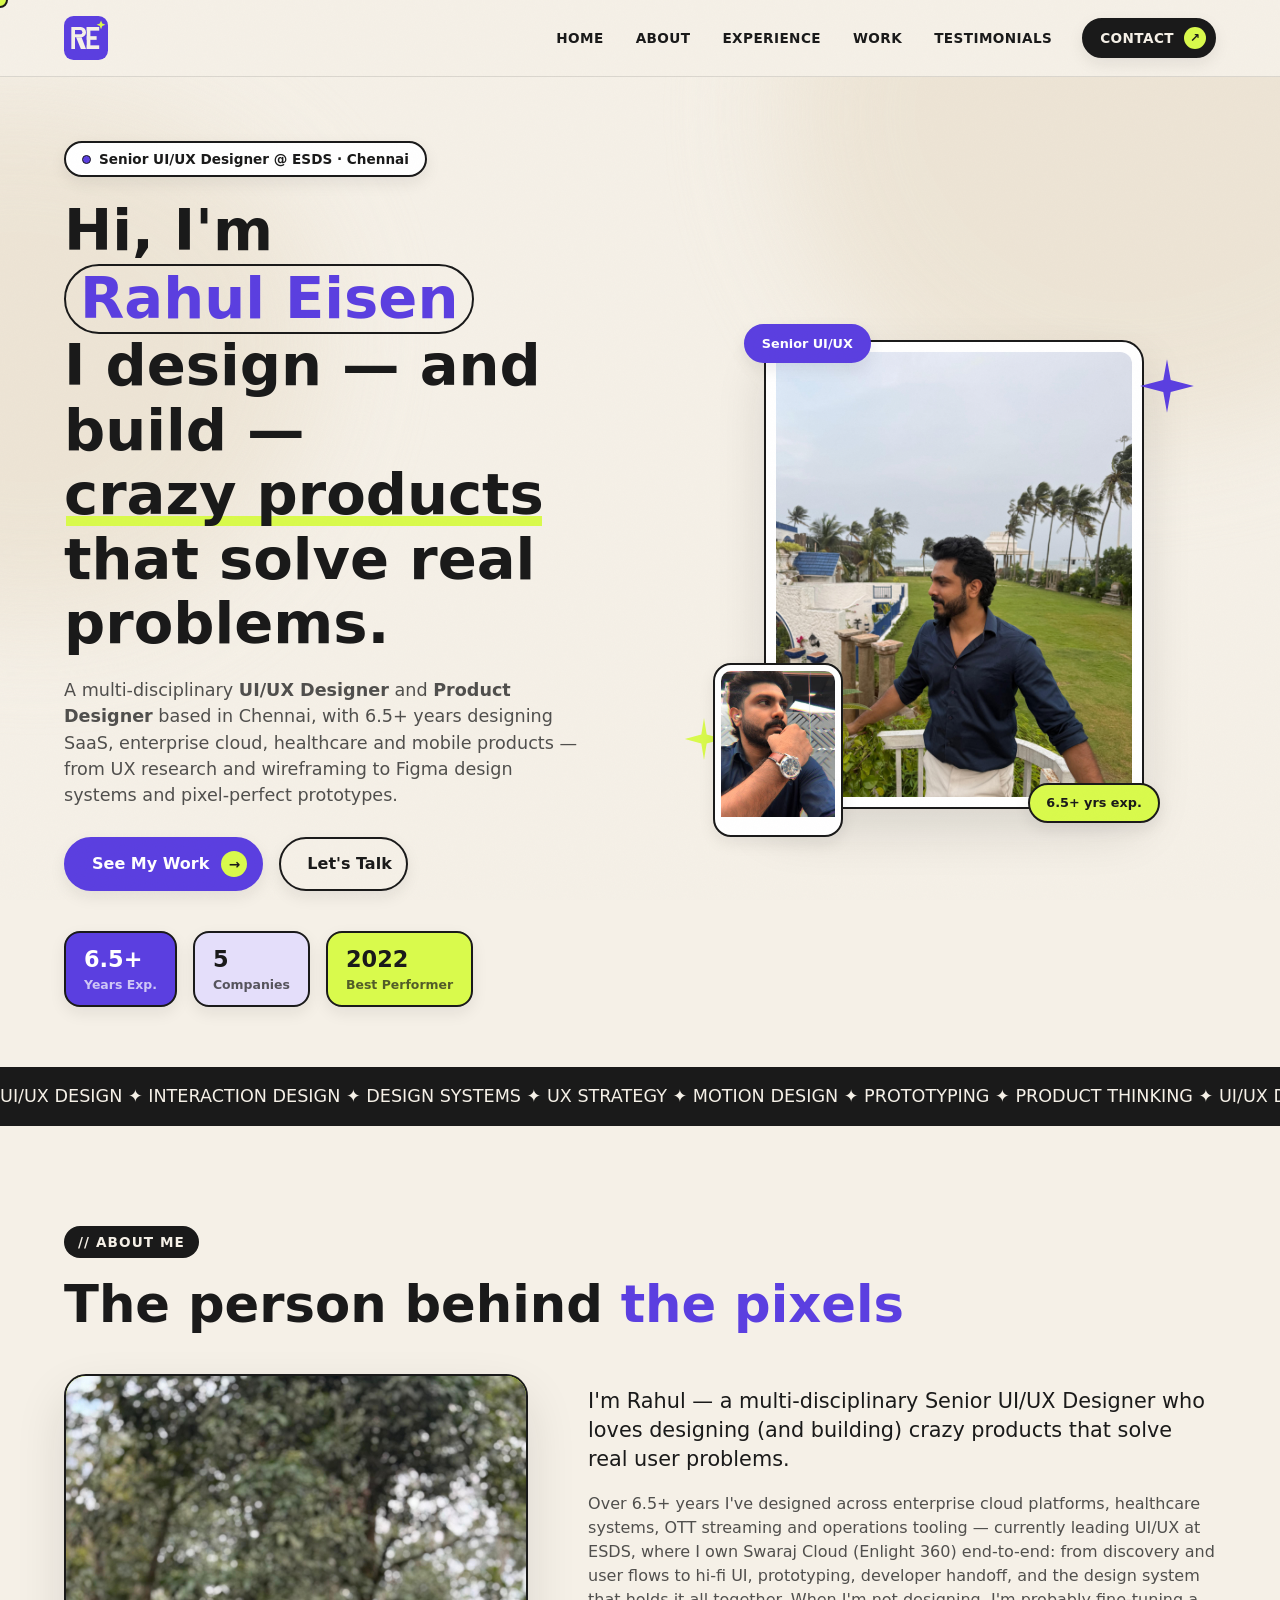
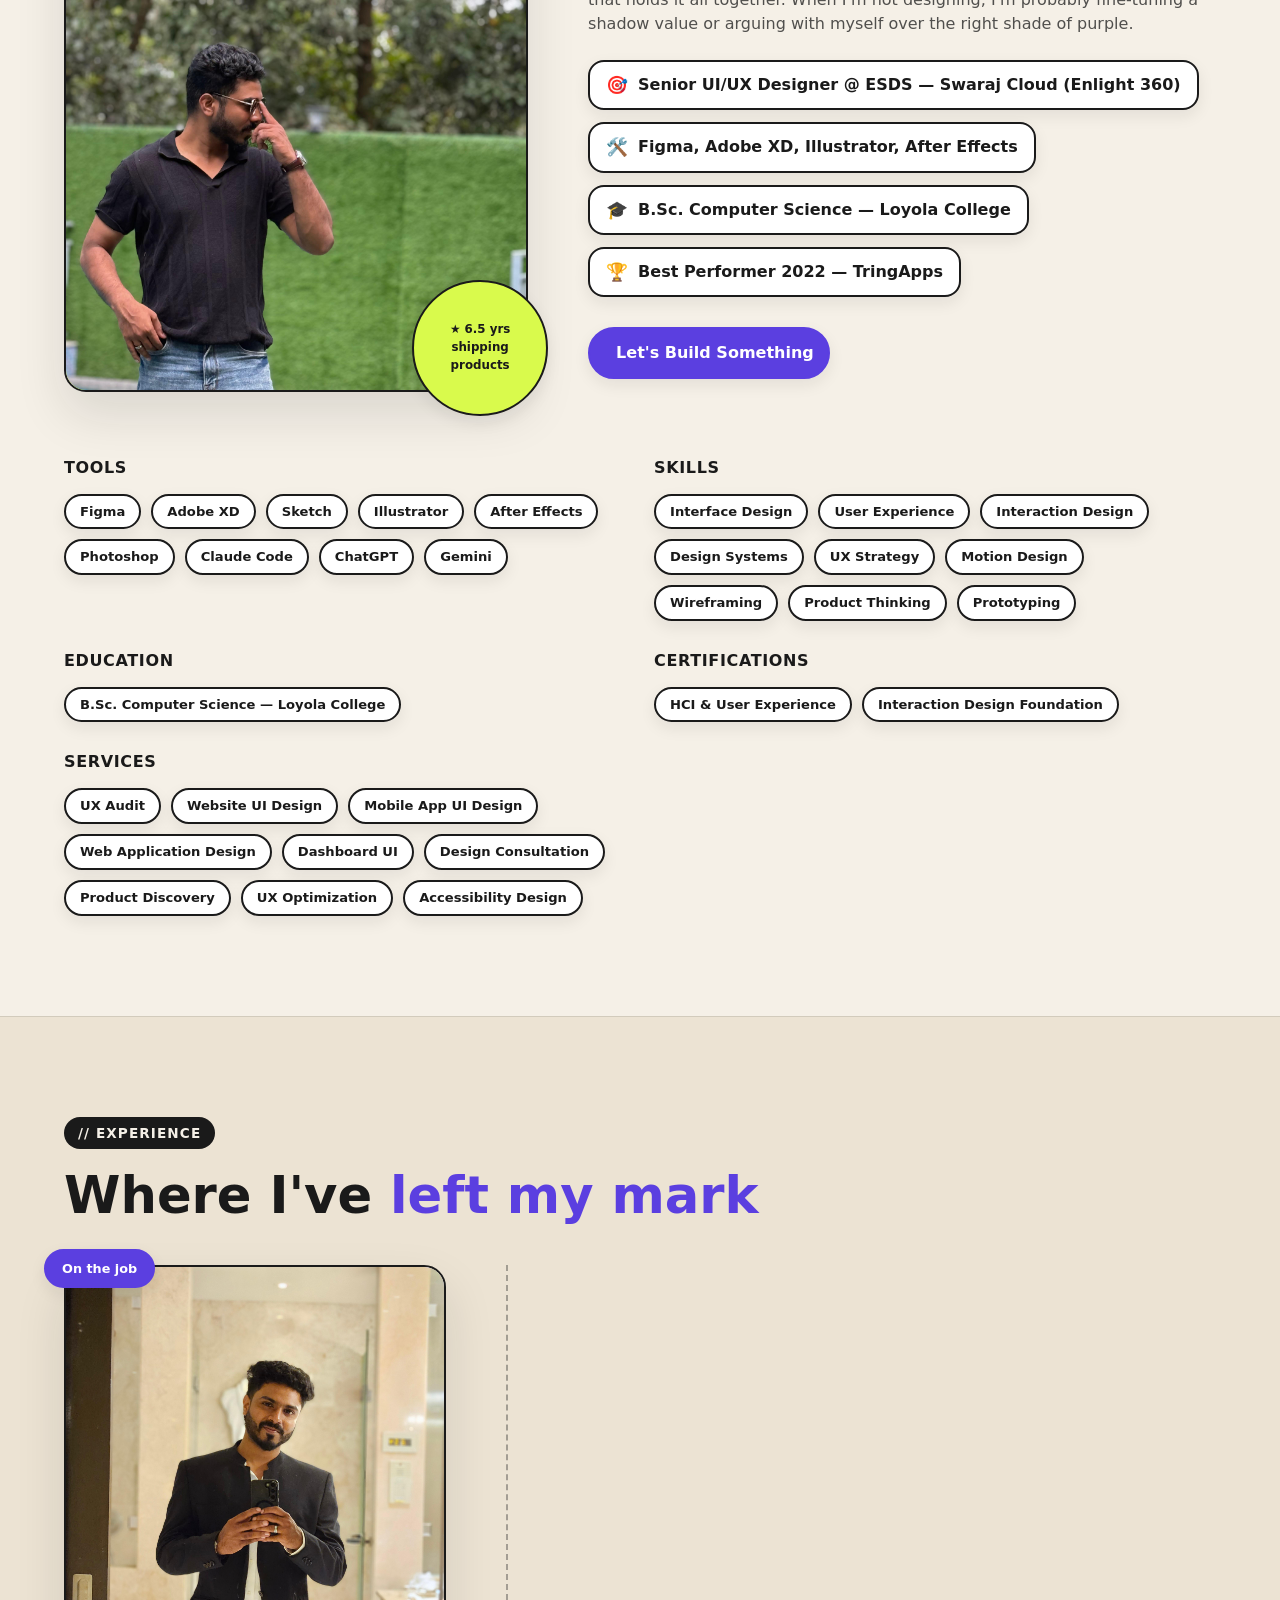
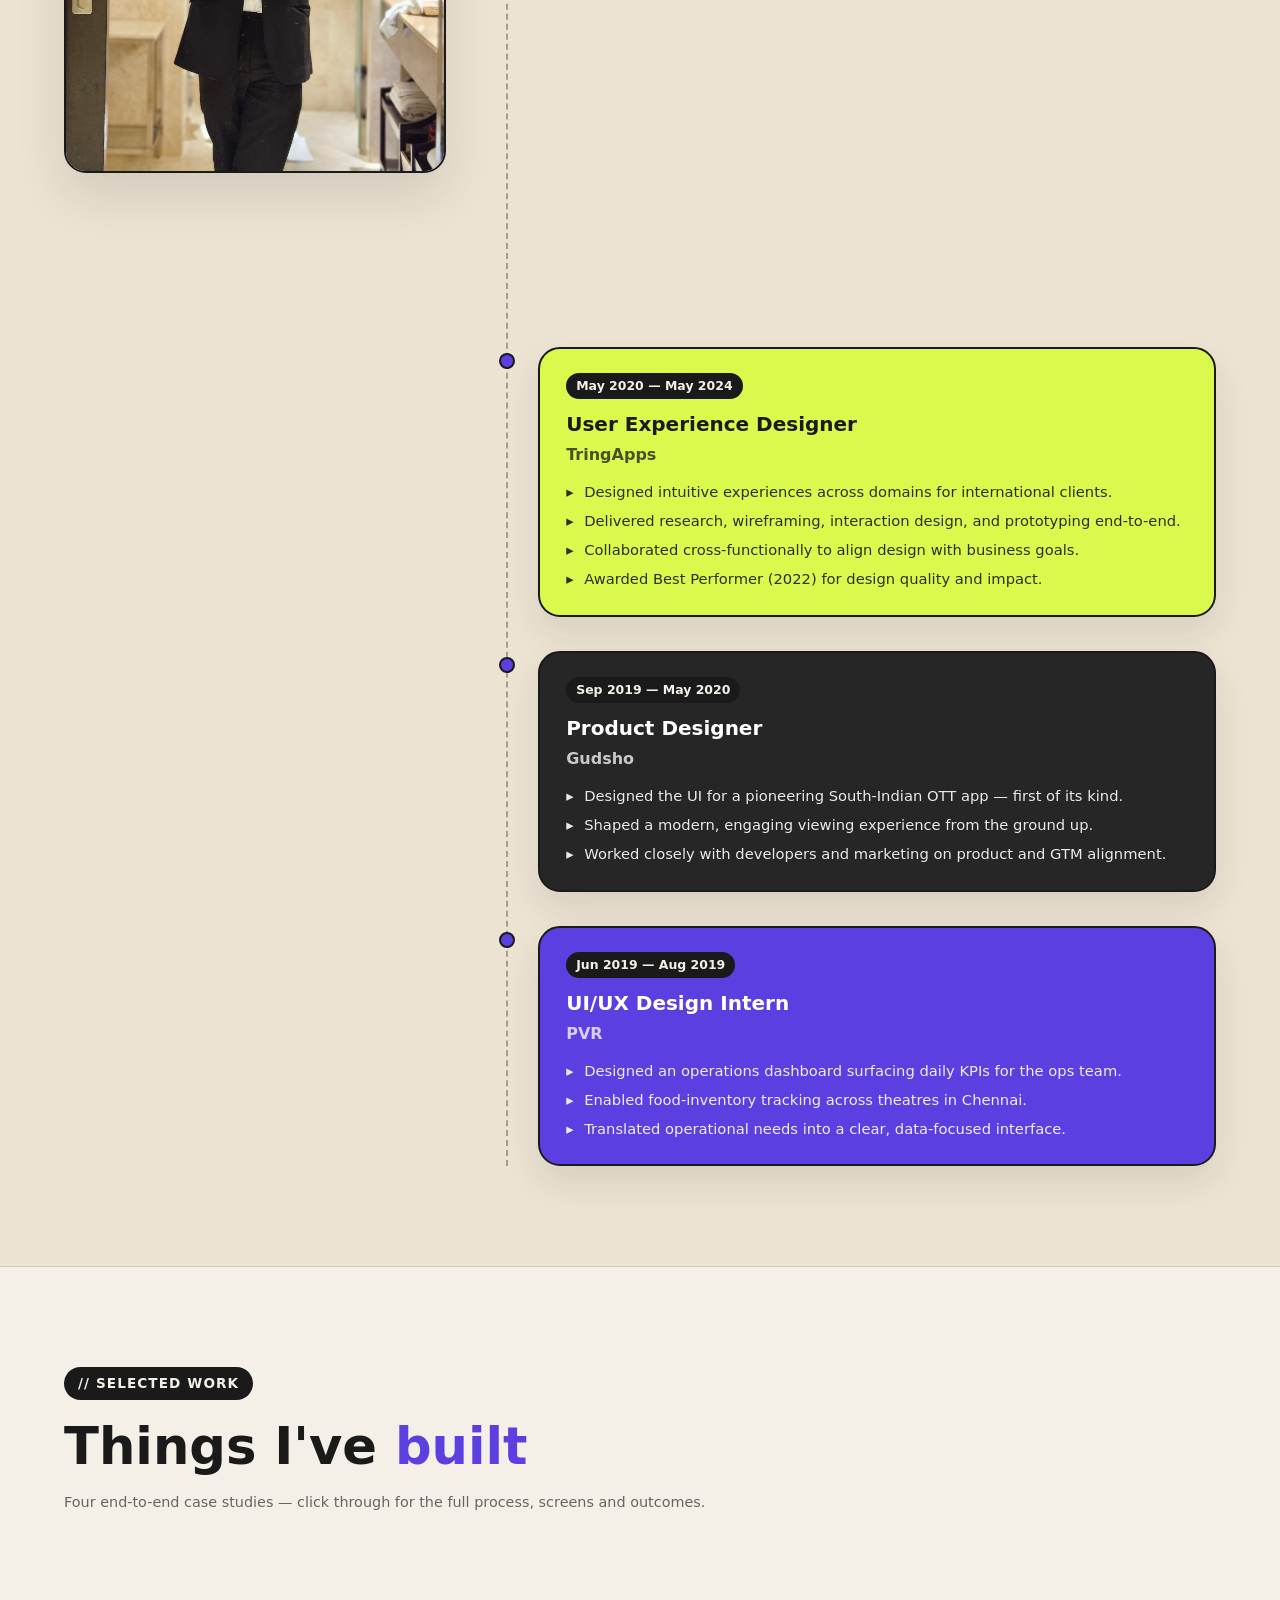
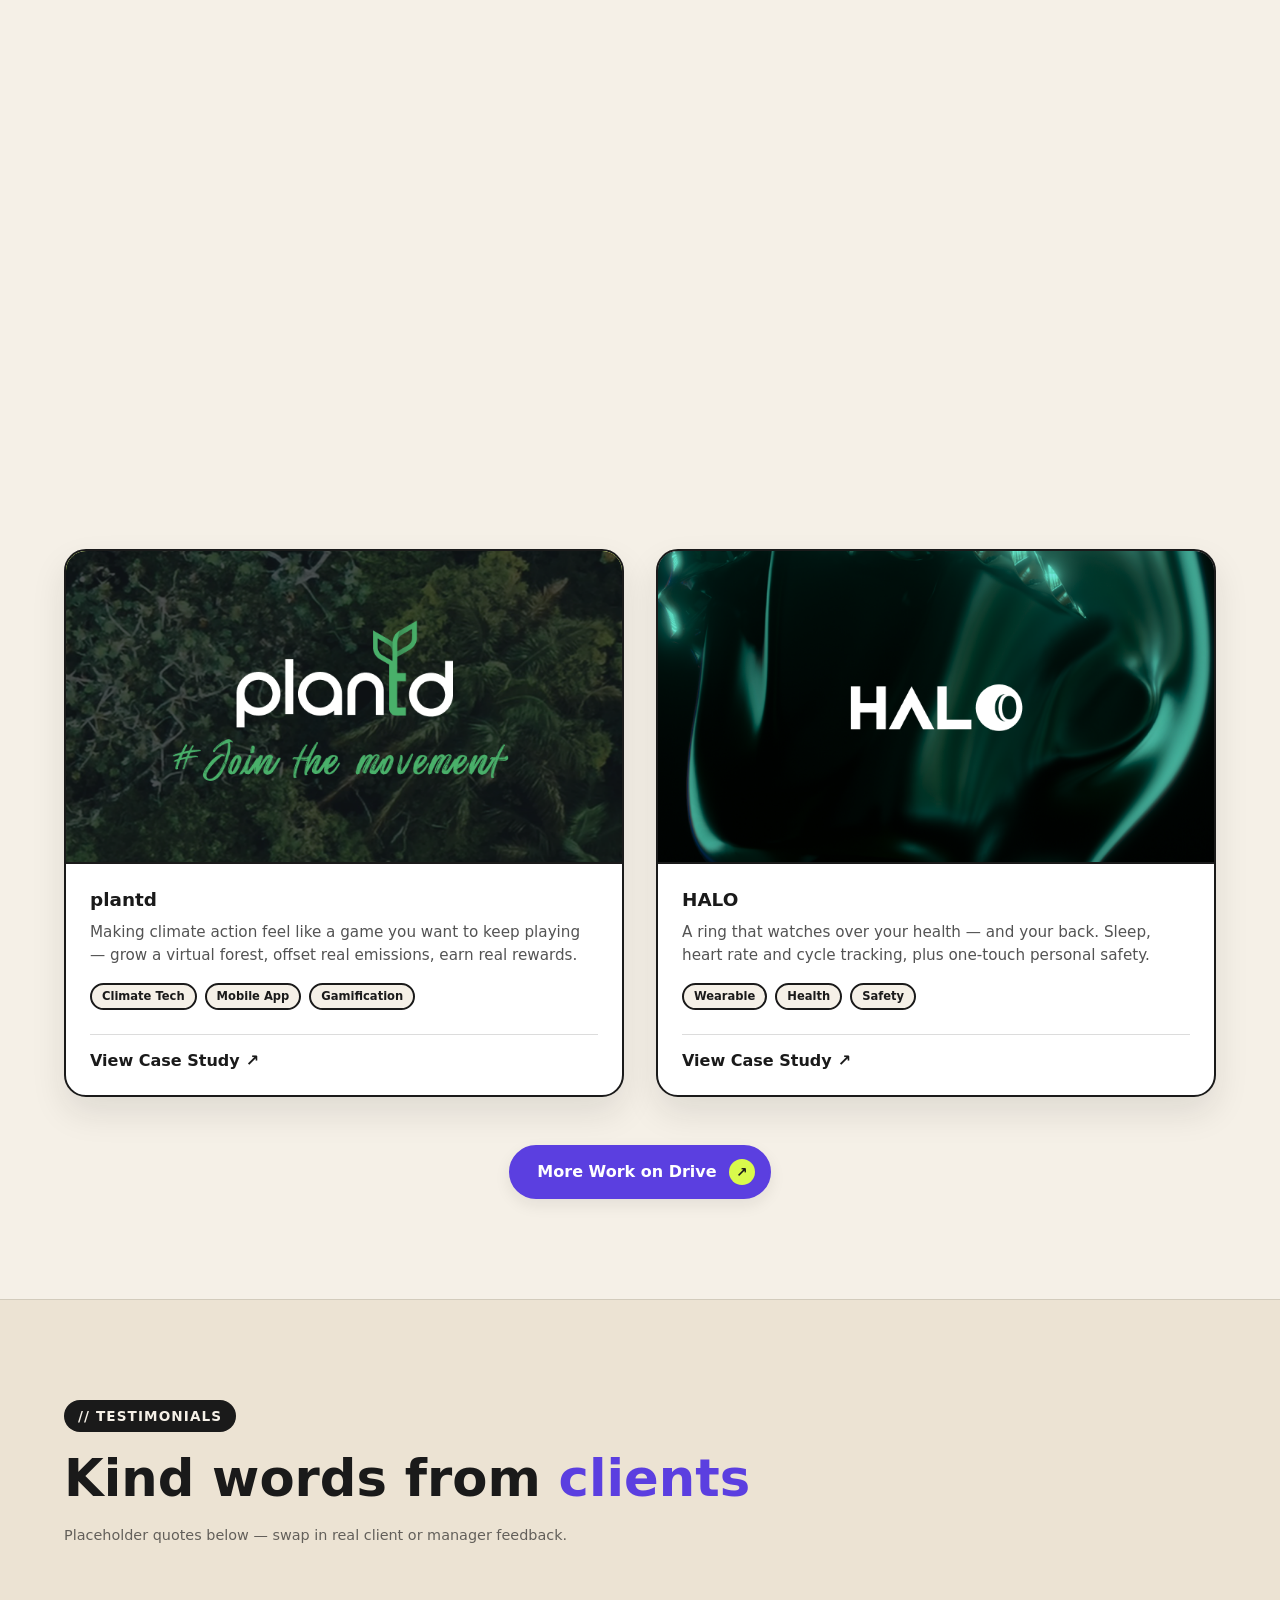
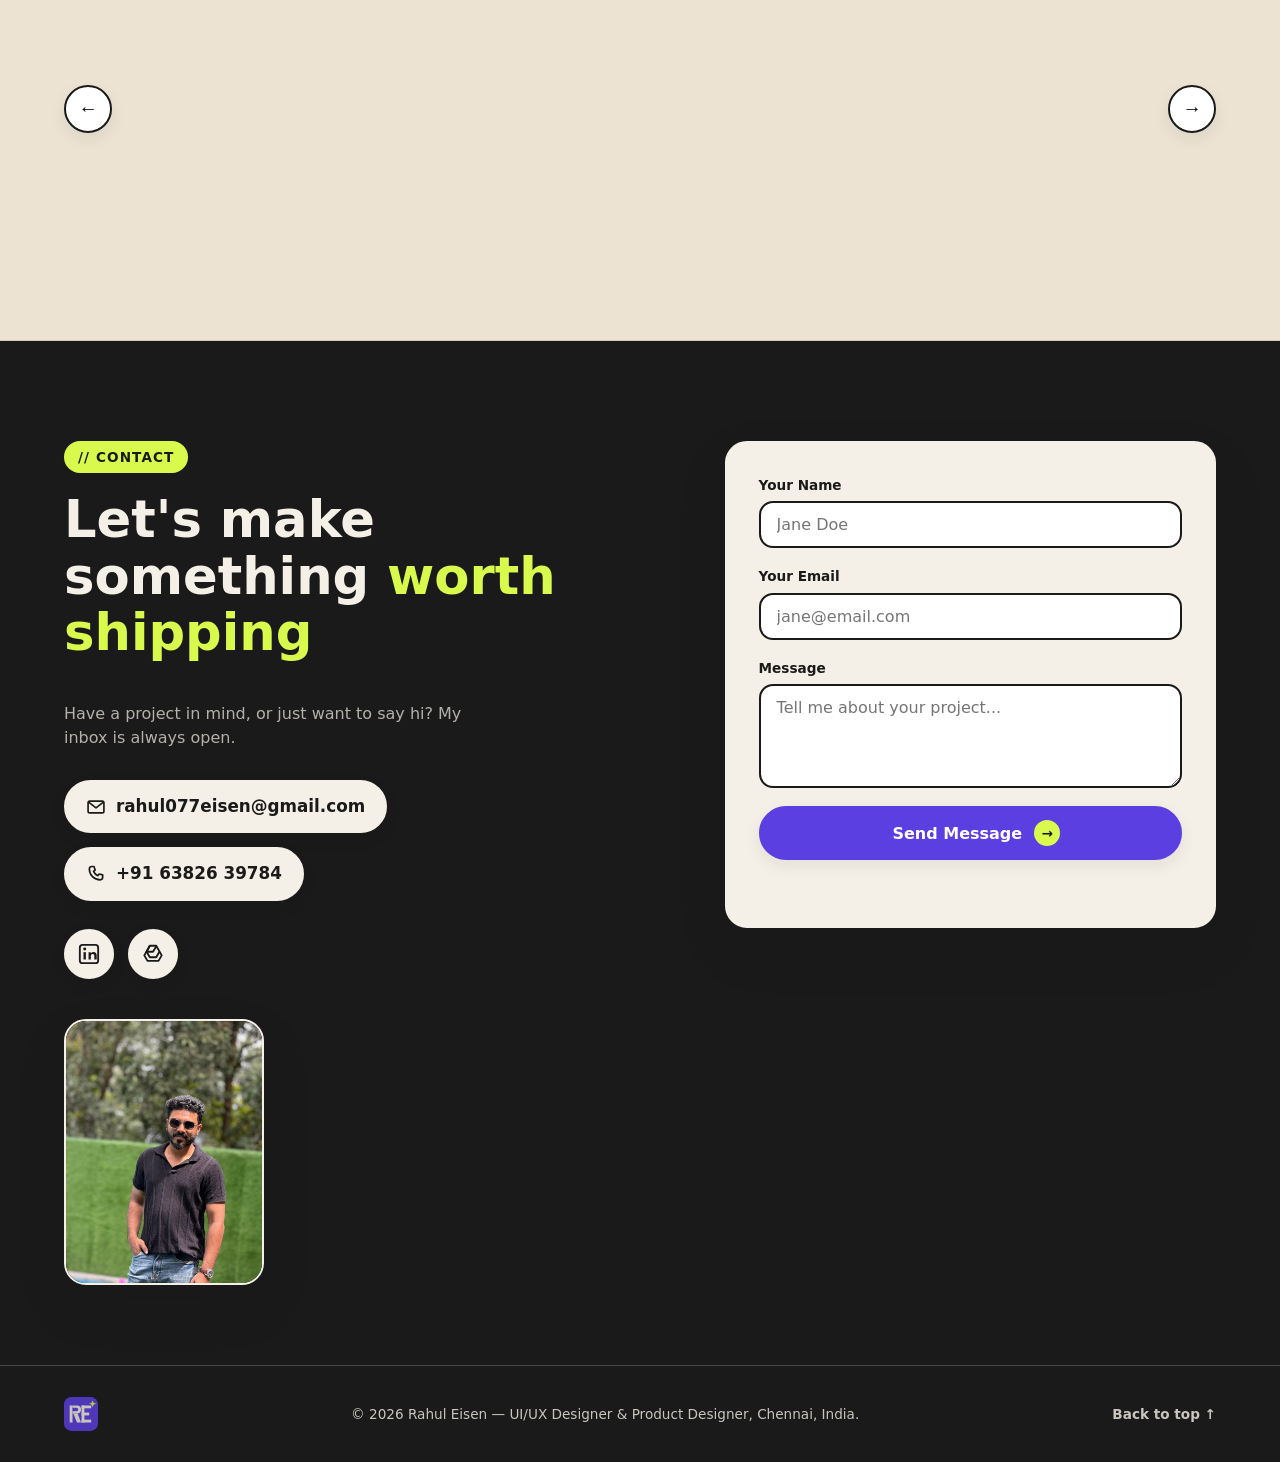
==== commit 5414b79b: "Design a custom RE monogram logo mark, replacing the plain text badge in nav/footer/favicon" ====
--- a/index.html
+++ b/index.html
@@ -82,7 +82,7 @@
 <header class="navbar" id="navbar">
   <div class="container navbar__inner">
     <a href="#home" class="logo">
-      <span class="logo__box">RE<span class="dot">.</span></span>
+      <img src="assets/icons/logo-mark.svg" class="logo__box" alt="Rahul Eisen logo">
     </a>
 
     <nav class="nav-links" id="navLinks">
@@ -514,7 +514,7 @@
 <!-- ============ FOOTER ============ -->
 <footer class="footer">
   <div class="container footer__inner">
-    <span class="logo__box logo__box--sm">RE<span class="dot">.</span></span>
+    <img src="assets/icons/logo-mark.svg" class="logo__box logo__box--sm" alt="Rahul Eisen logo">
     <p>&copy; <span id="year"></span> Rahul Eisen — UI/UX Designer &amp; Product Designer, Chennai, India.</p>
     <a href="#home" class="back-to-top">Back to top ↑</a>
   </div>
--- a/css/style.css
+++ b/css/style.css
@@ -238,16 +238,11 @@
 }
 
 .logo__box {
-  font-family: var(--font-display);
-  font-size: 1.3rem;
-  background: var(--ink);
-  color: var(--cream);
-  padding: 8px 14px;
-  border-radius: 999px;
-  border: var(--border-w) solid var(--ink);
-}
-.logo__box--sm { font-size: 1rem; padding: 6px 10px; }
-.dot { color: var(--purple-soft); }
+  display: block;
+  width: 44px;
+  height: 44px;
+}
+.logo__box--sm { width: 34px; height: 34px; }
 
 .nav-links {
   display: flex;
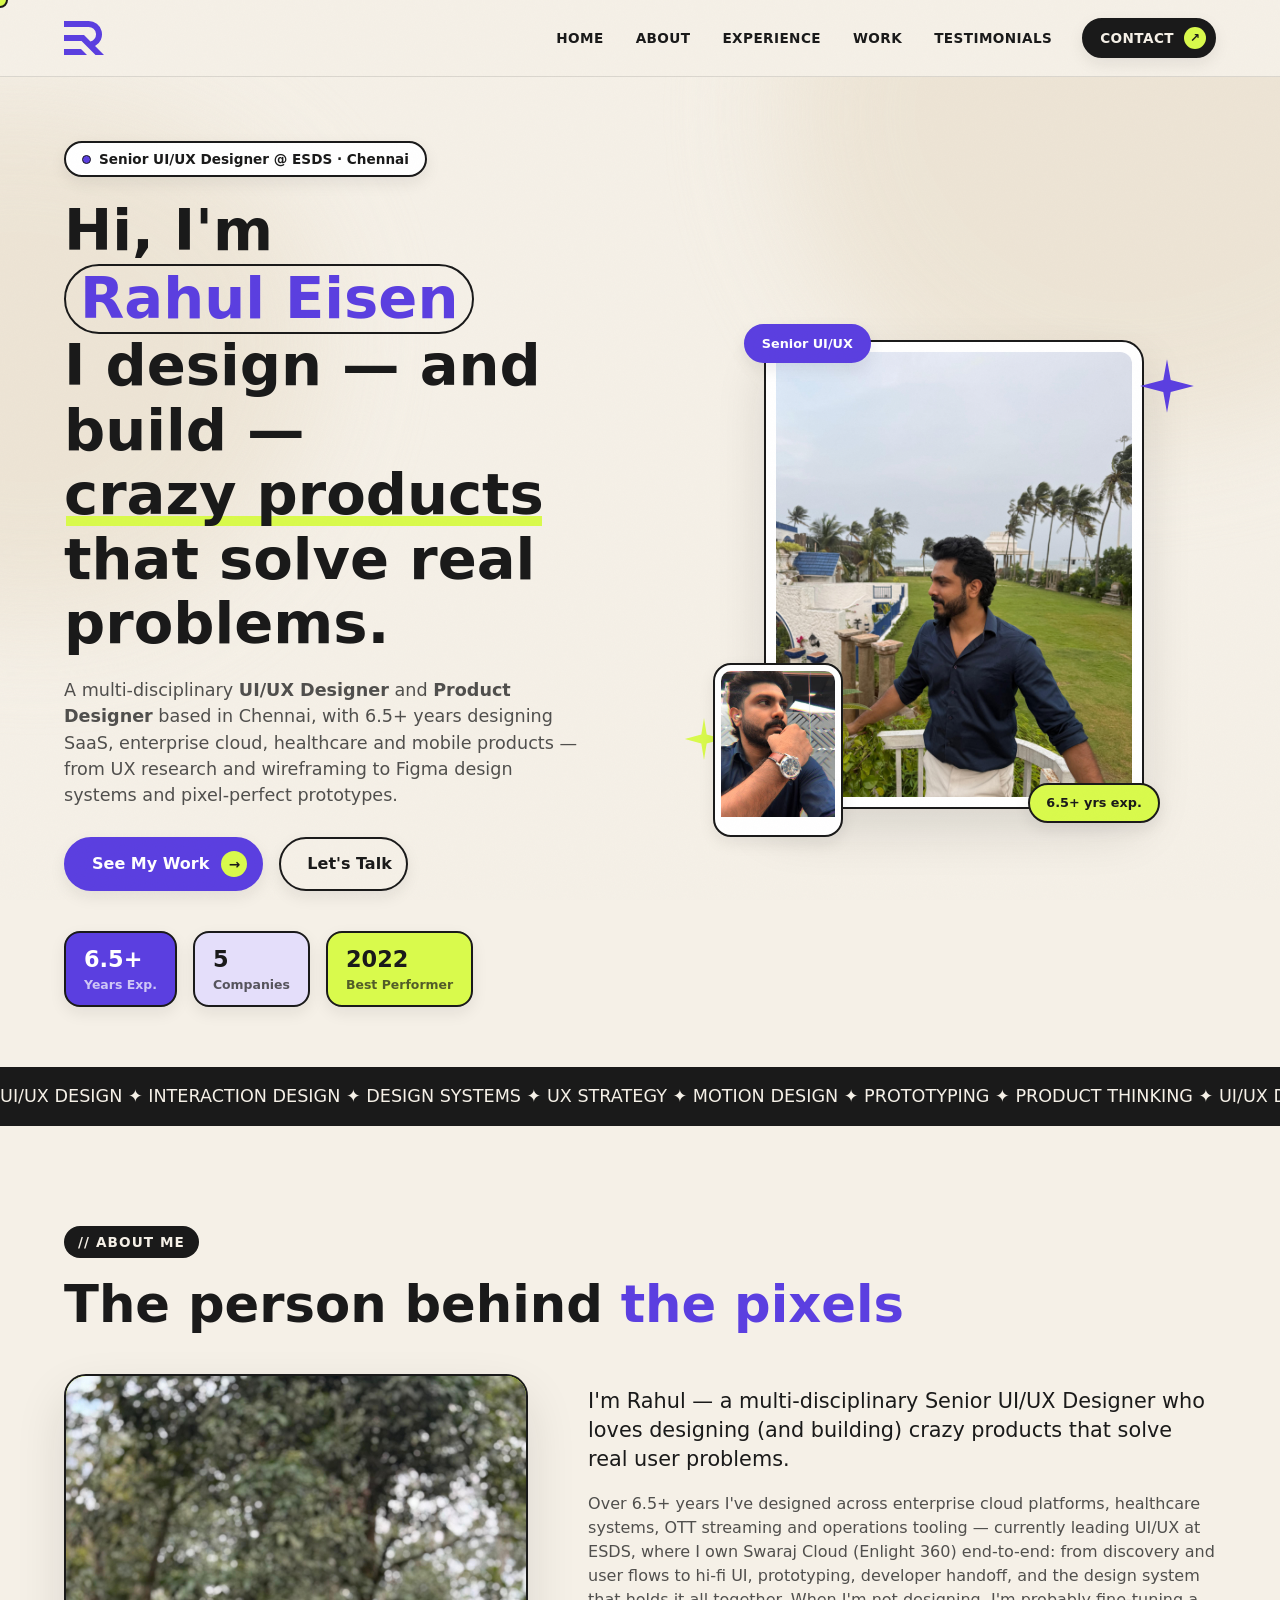
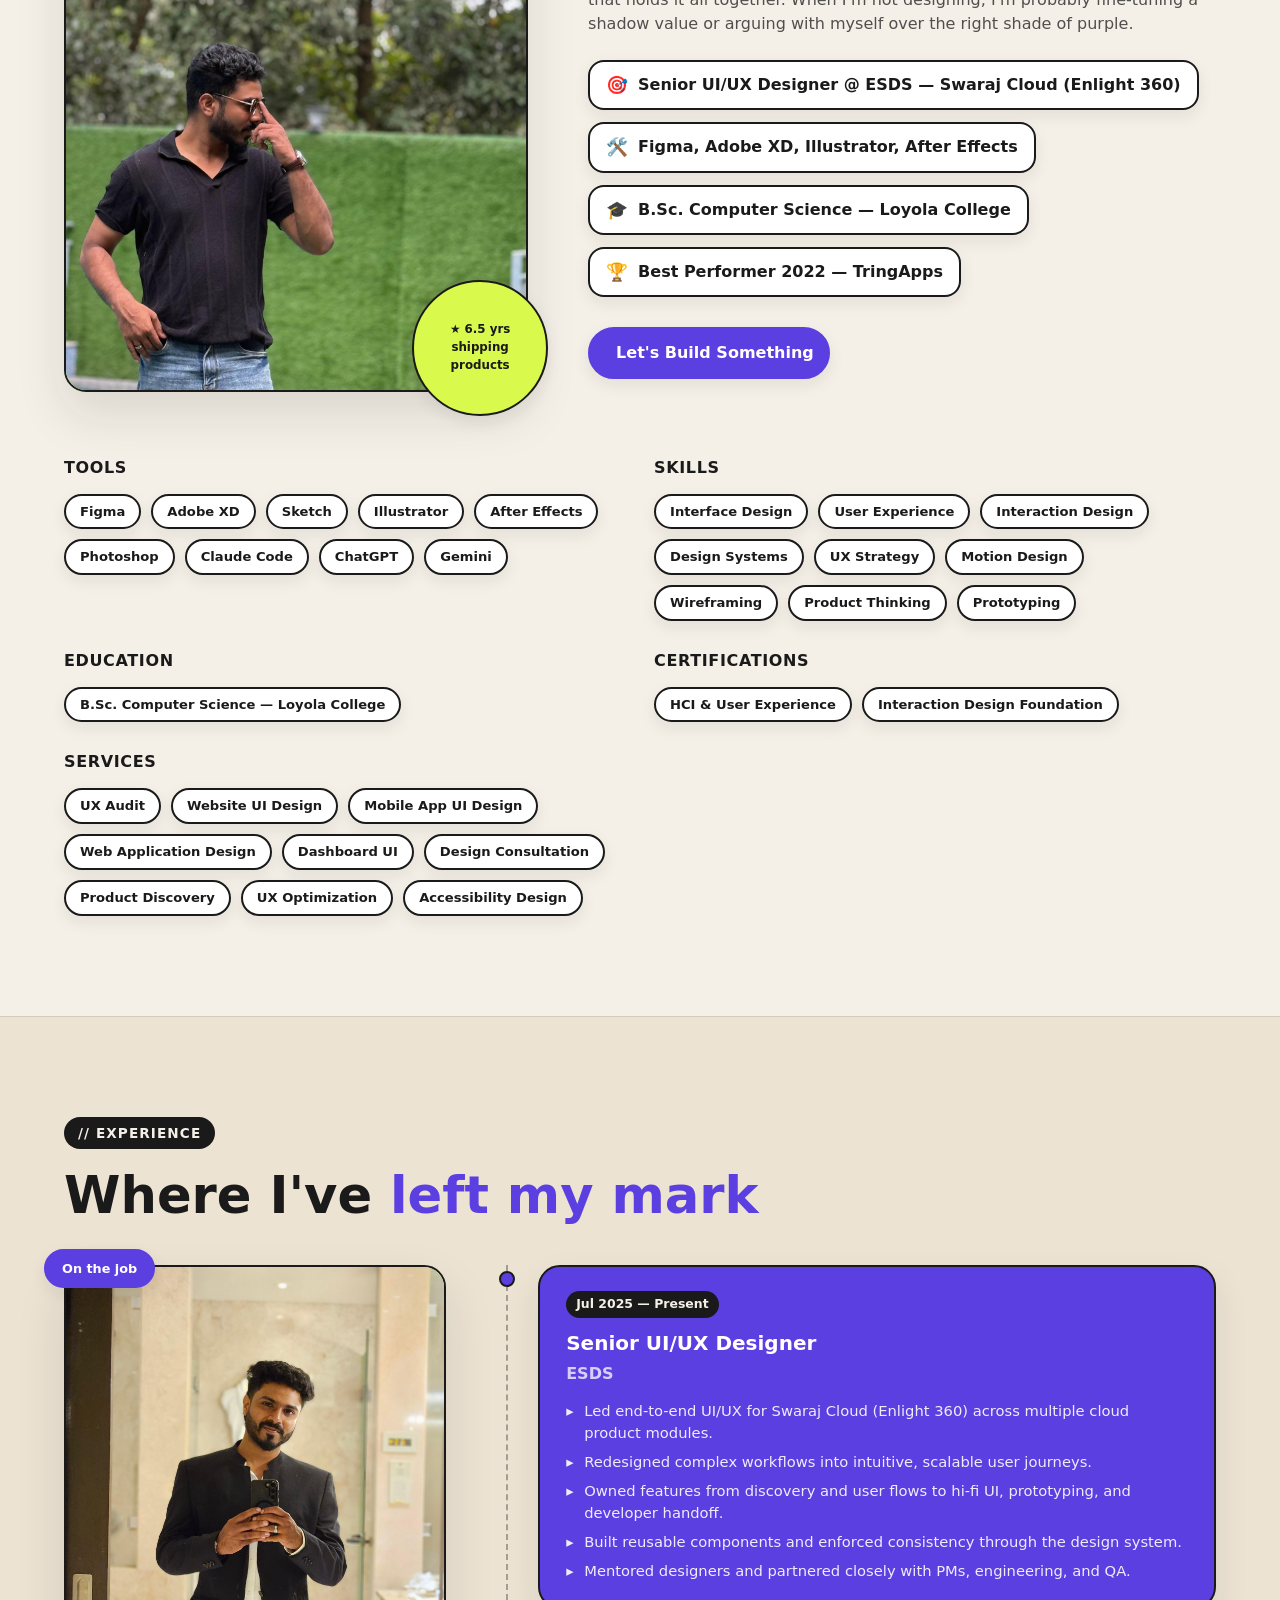
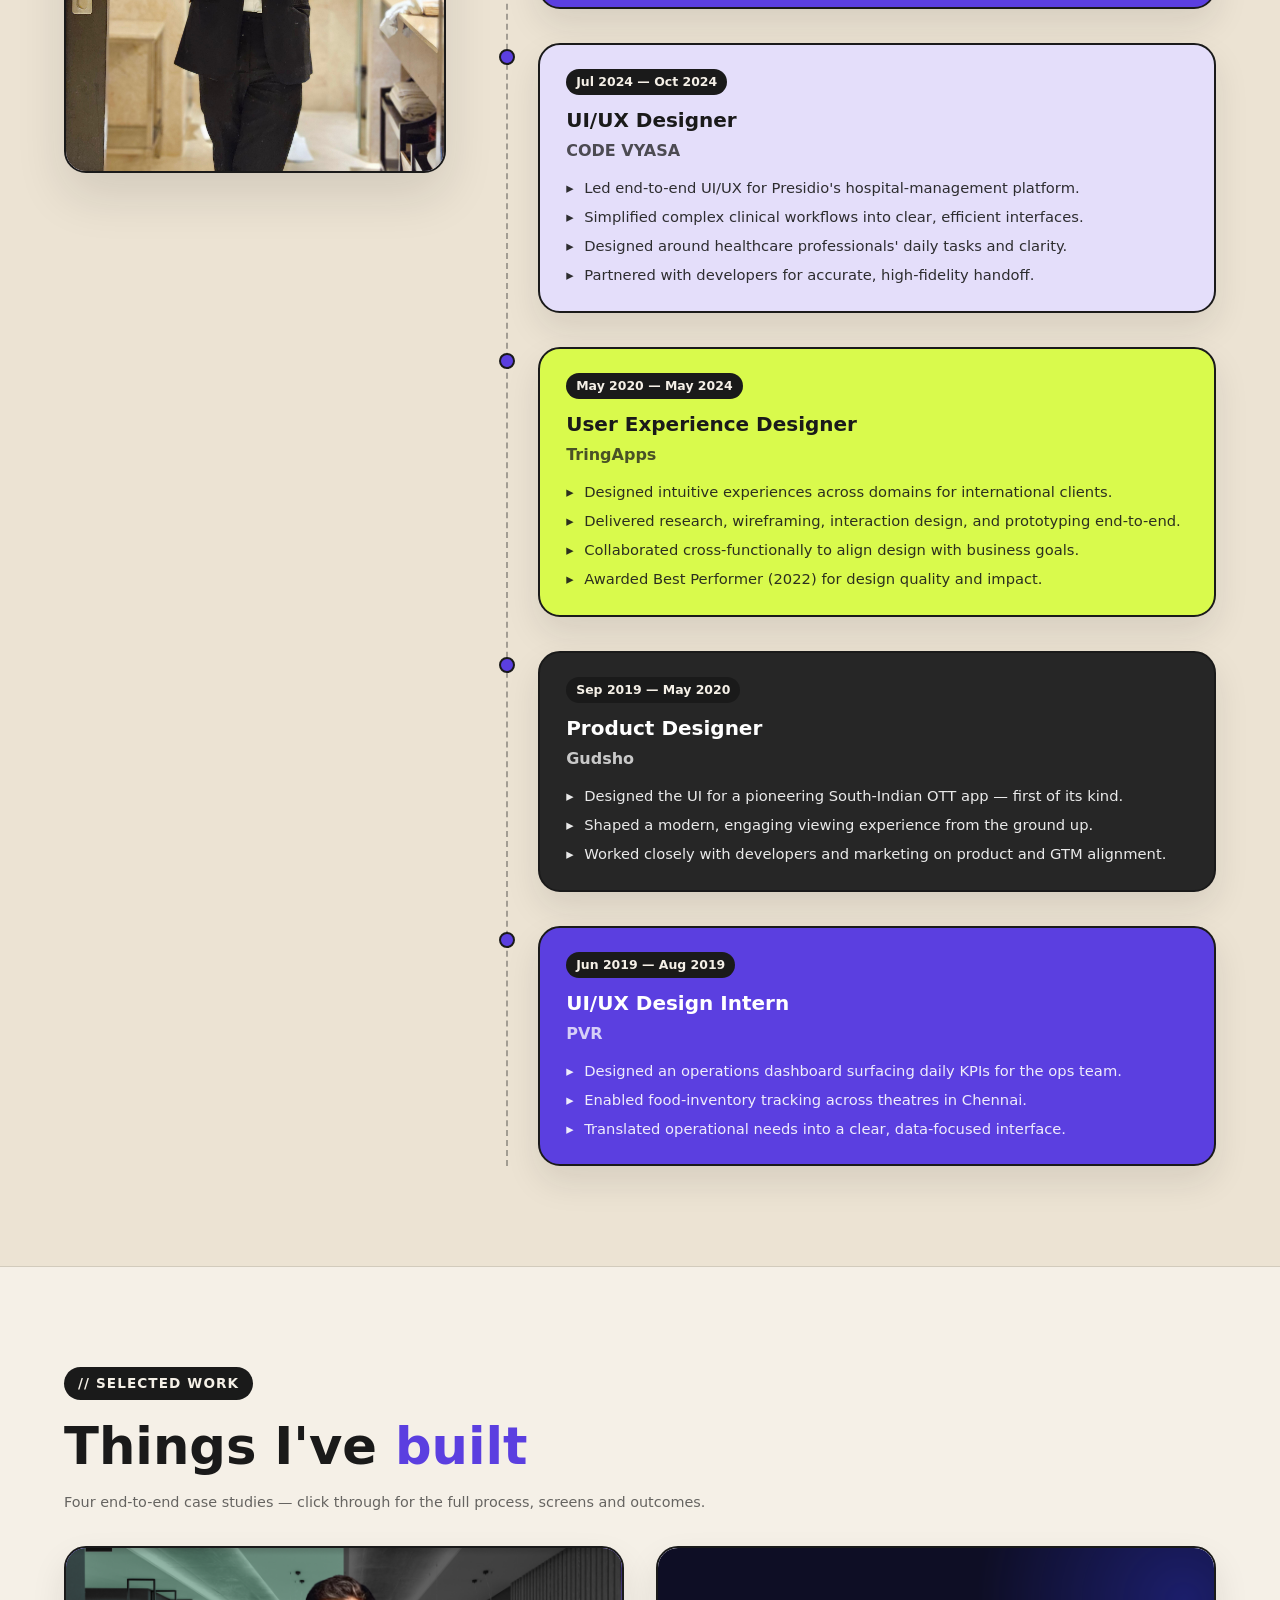
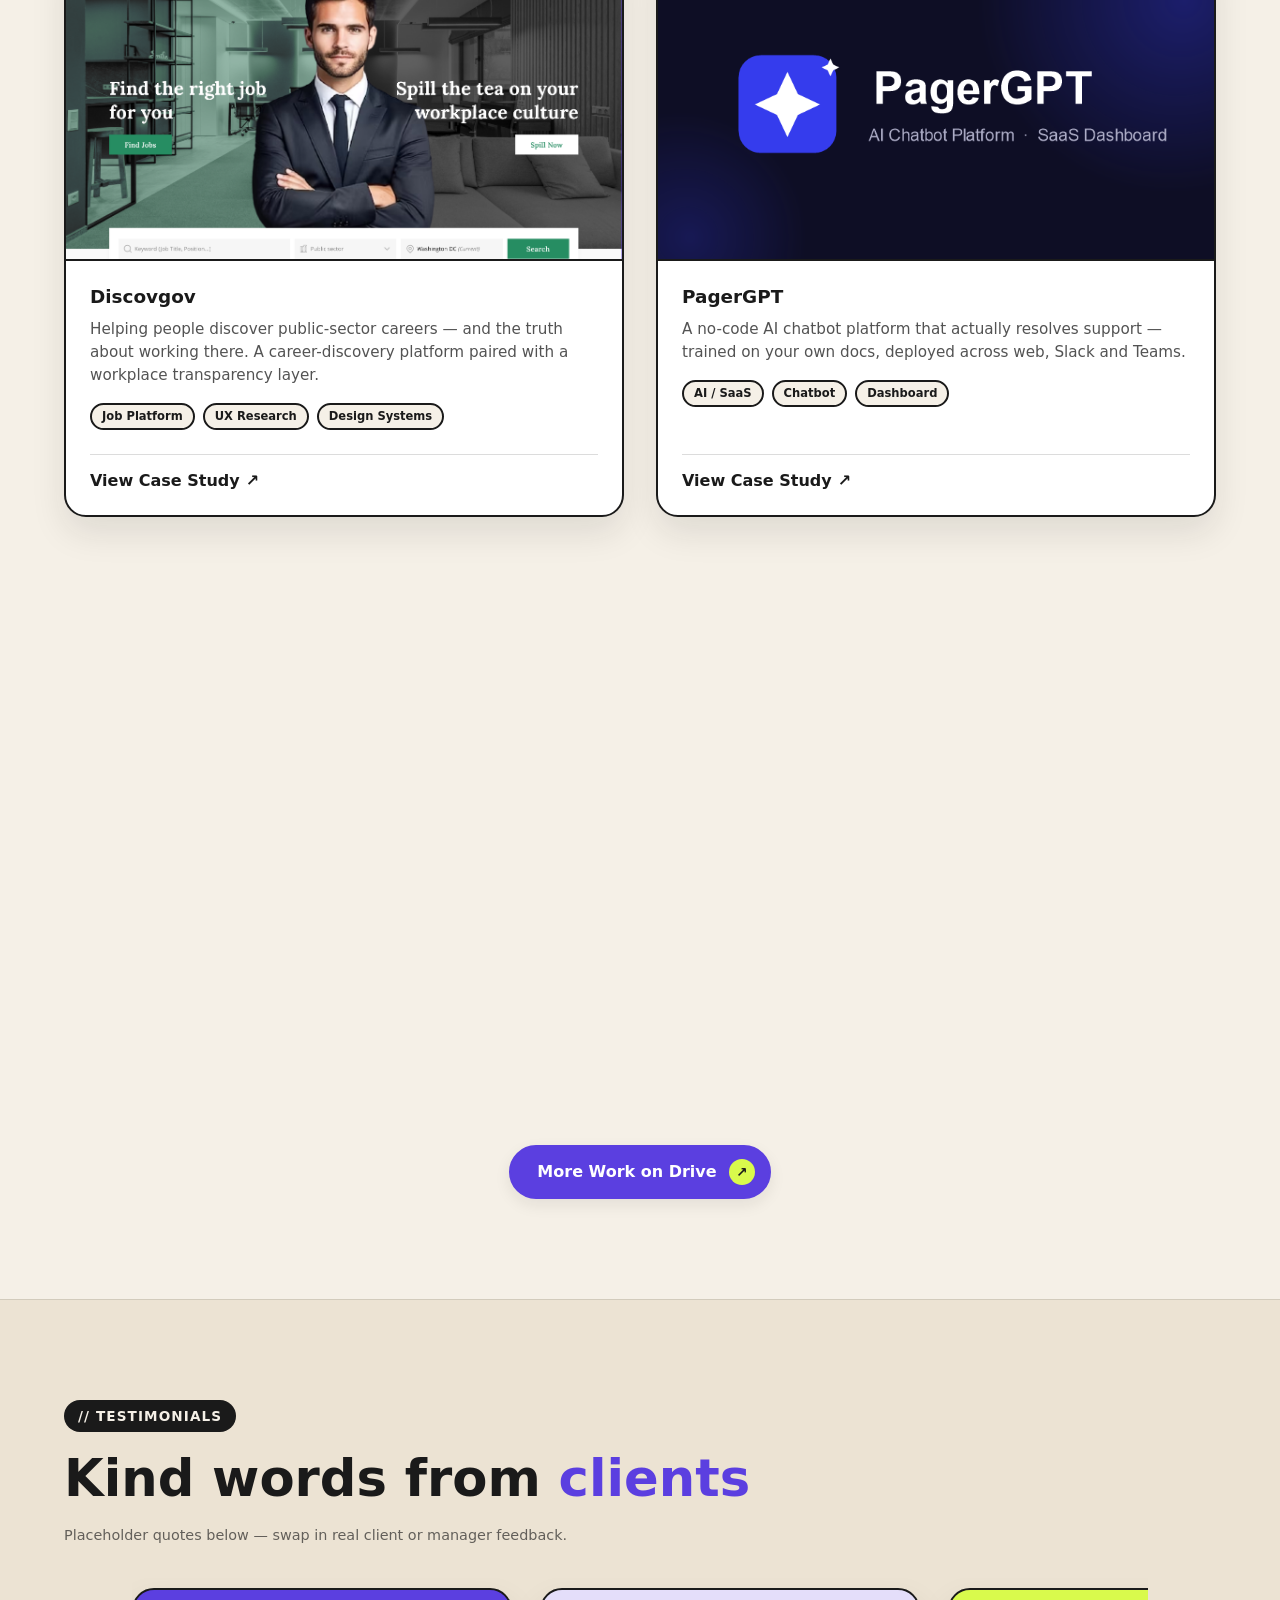
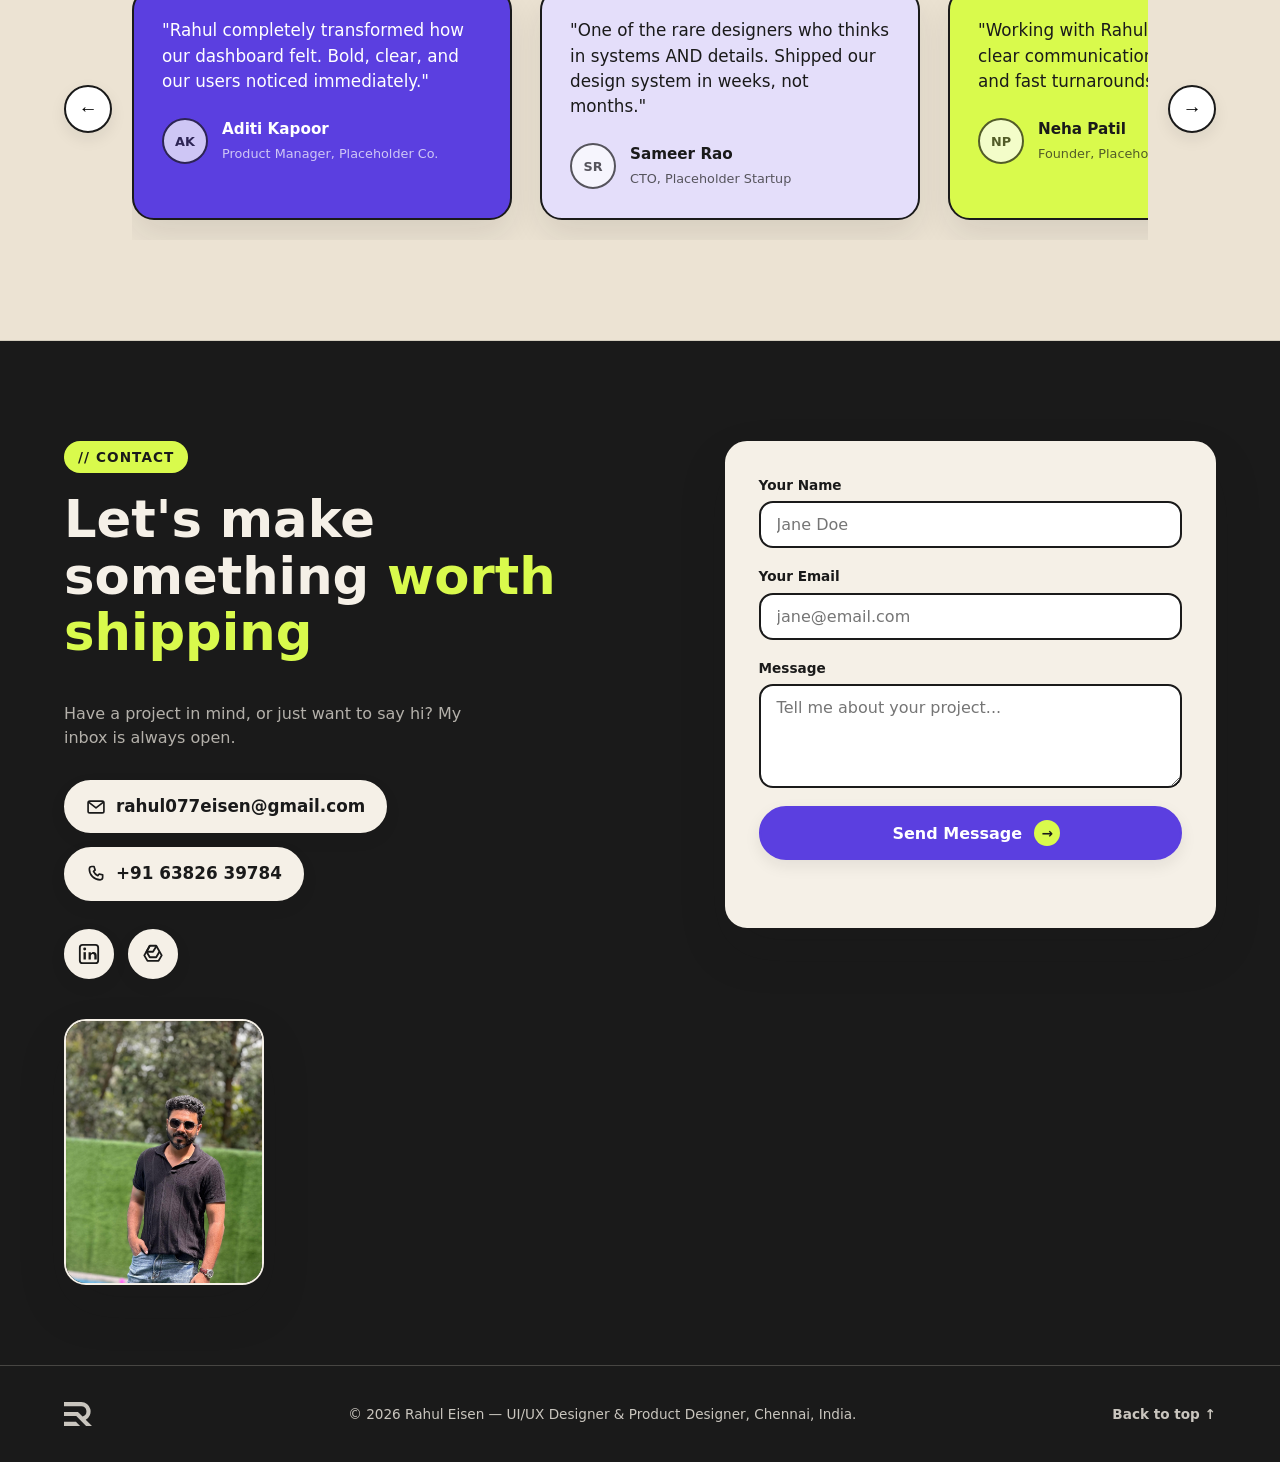
==== commit 39336ed0: "Redraw logo as a bar-and-bowl R monogram in the primary indigo Co-Authored-By: Claude Fable 5.2 <nor" ====
--- a/index.html
+++ b/index.html
@@ -514,7 +514,7 @@
 <!-- ============ FOOTER ============ -->
 <footer class="footer">
   <div class="container footer__inner">
-    <img src="assets/icons/logo-mark.svg" class="logo__box logo__box--sm" alt="Rahul Eisen logo">
+    <img src="assets/icons/logo-mark-light.svg" class="logo__box logo__box--sm" alt="Rahul Eisen logo">
     <p>&copy; <span id="year"></span> Rahul Eisen — UI/UX Designer &amp; Product Designer, Chennai, India.</p>
     <a href="#home" class="back-to-top">Back to top ↑</a>
   </div>
--- a/css/style.css
+++ b/css/style.css
@@ -239,10 +239,10 @@
 
 .logo__box {
   display: block;
-  width: 44px;
-  height: 44px;
-}
-.logo__box--sm { width: 34px; height: 34px; }
+  width: auto;
+  height: 34px;
+}
+.logo__box--sm { width: auto; height: 24px; }
 
 .nav-links {
   display: flex;
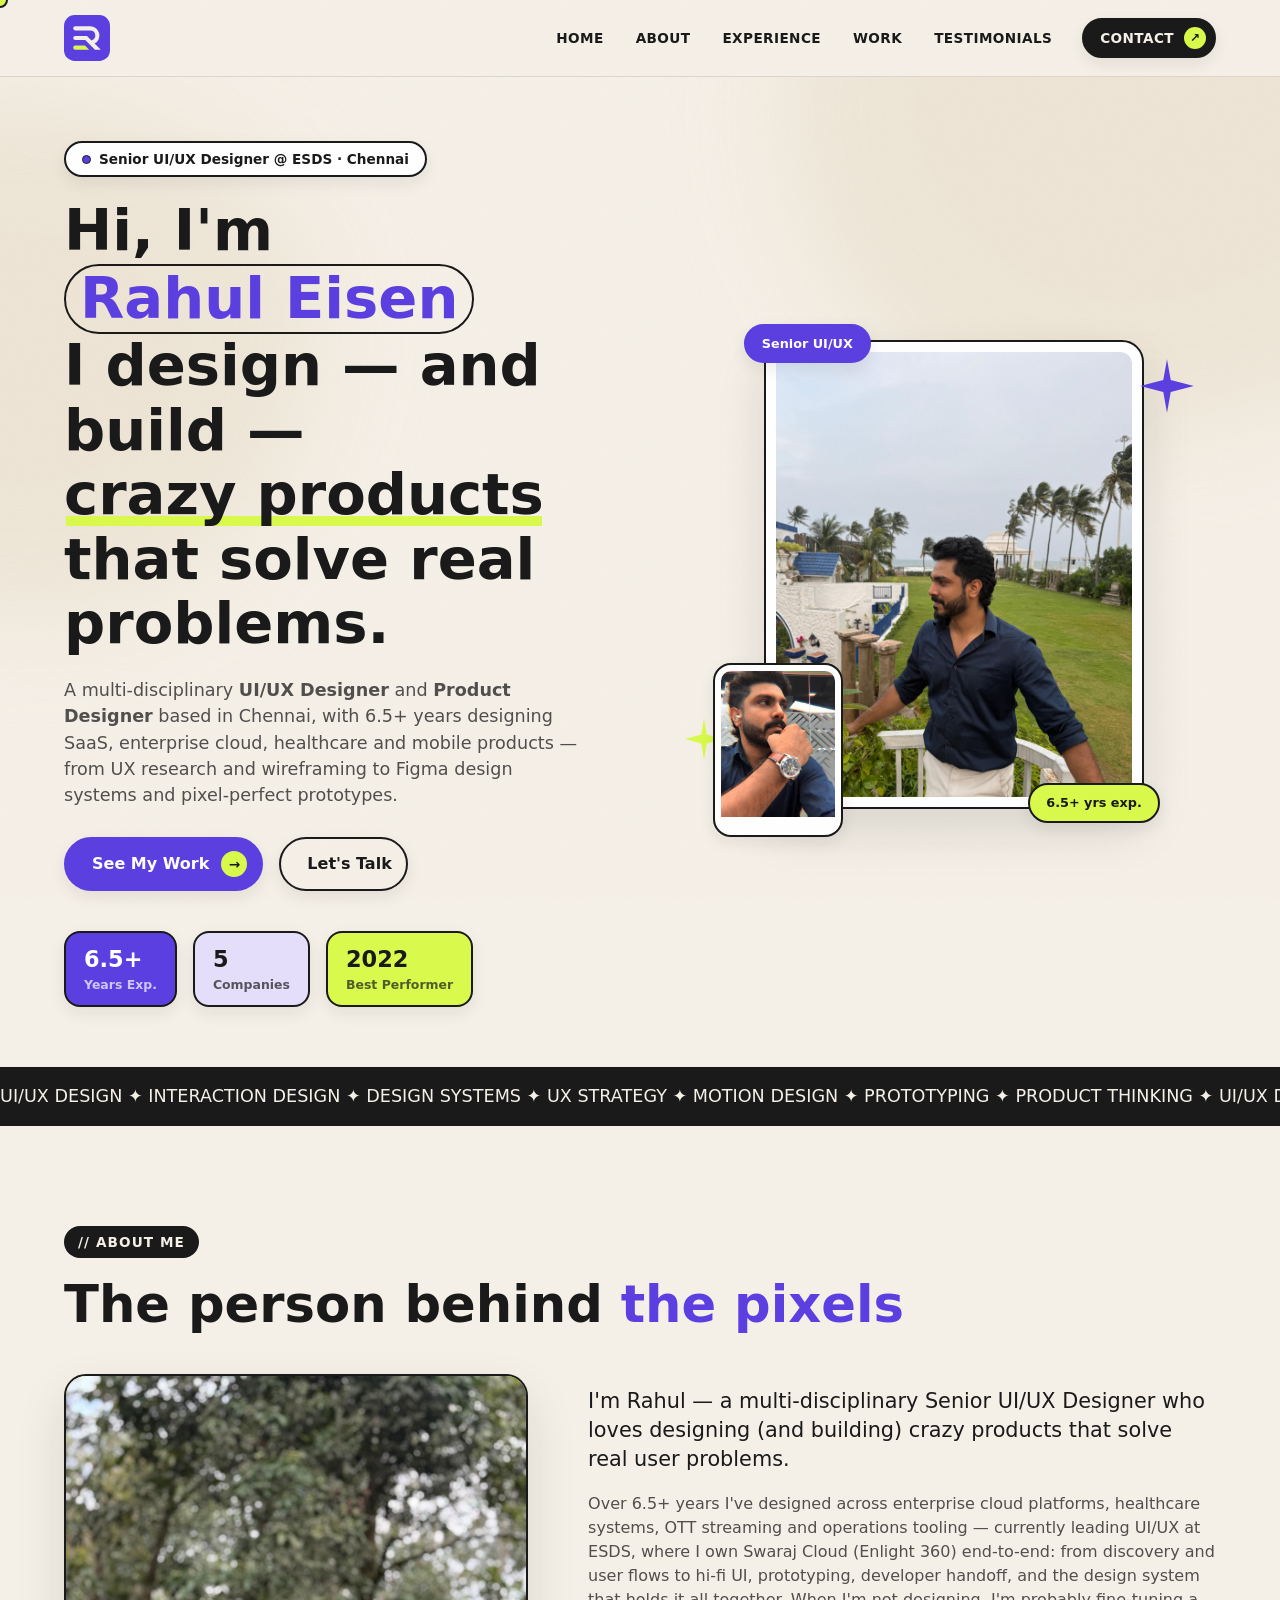
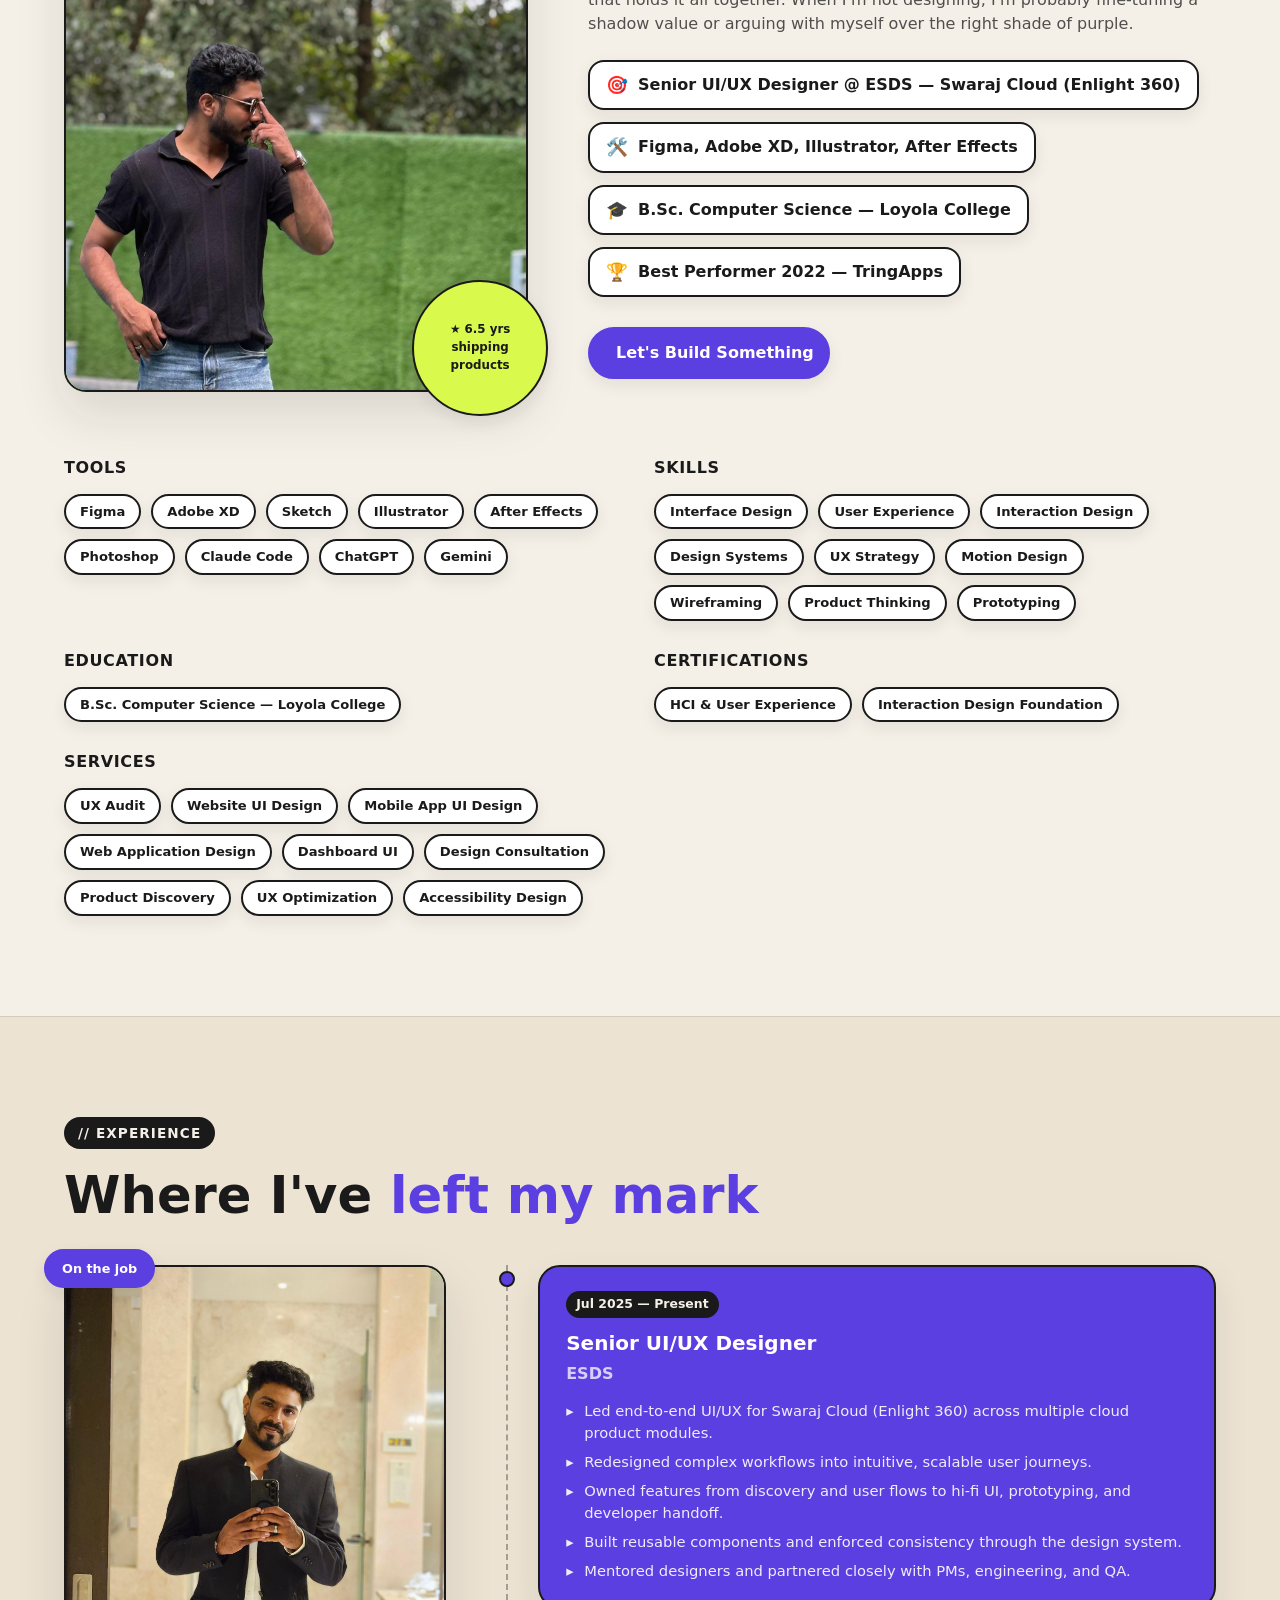
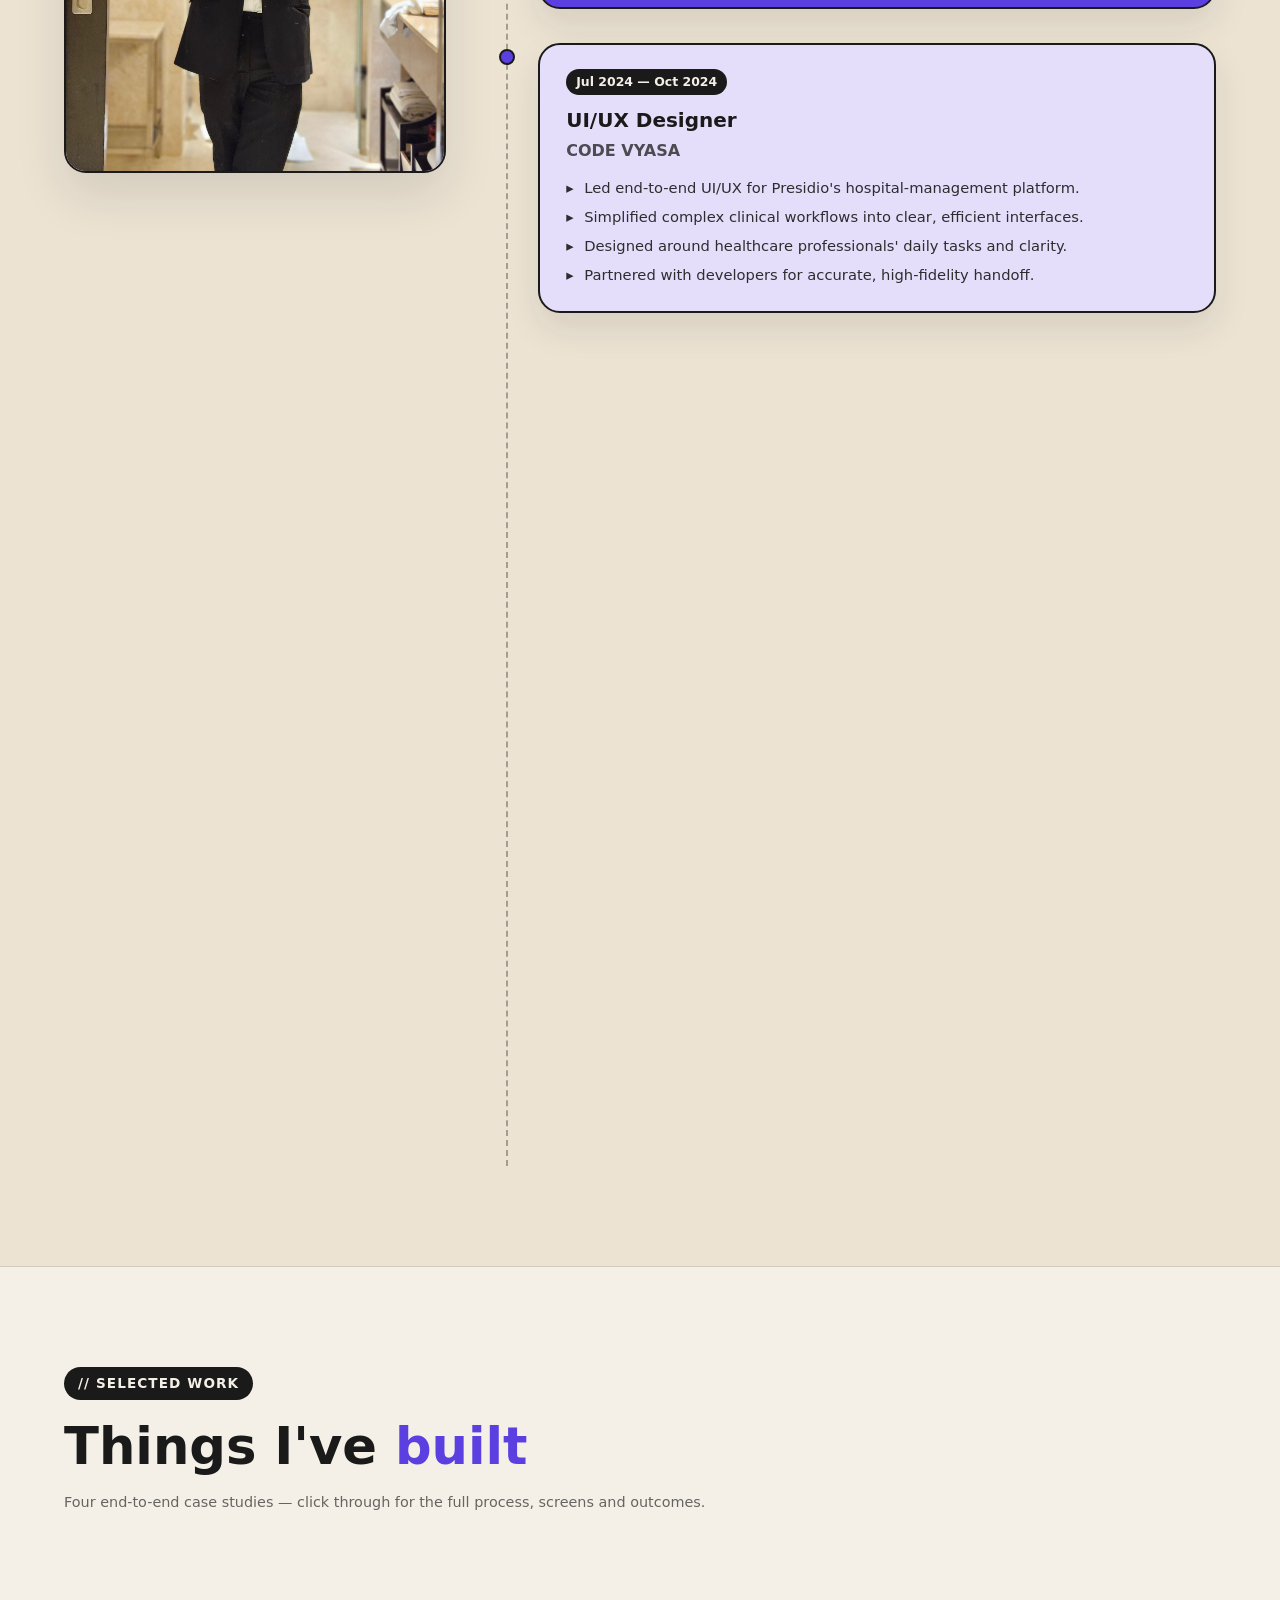
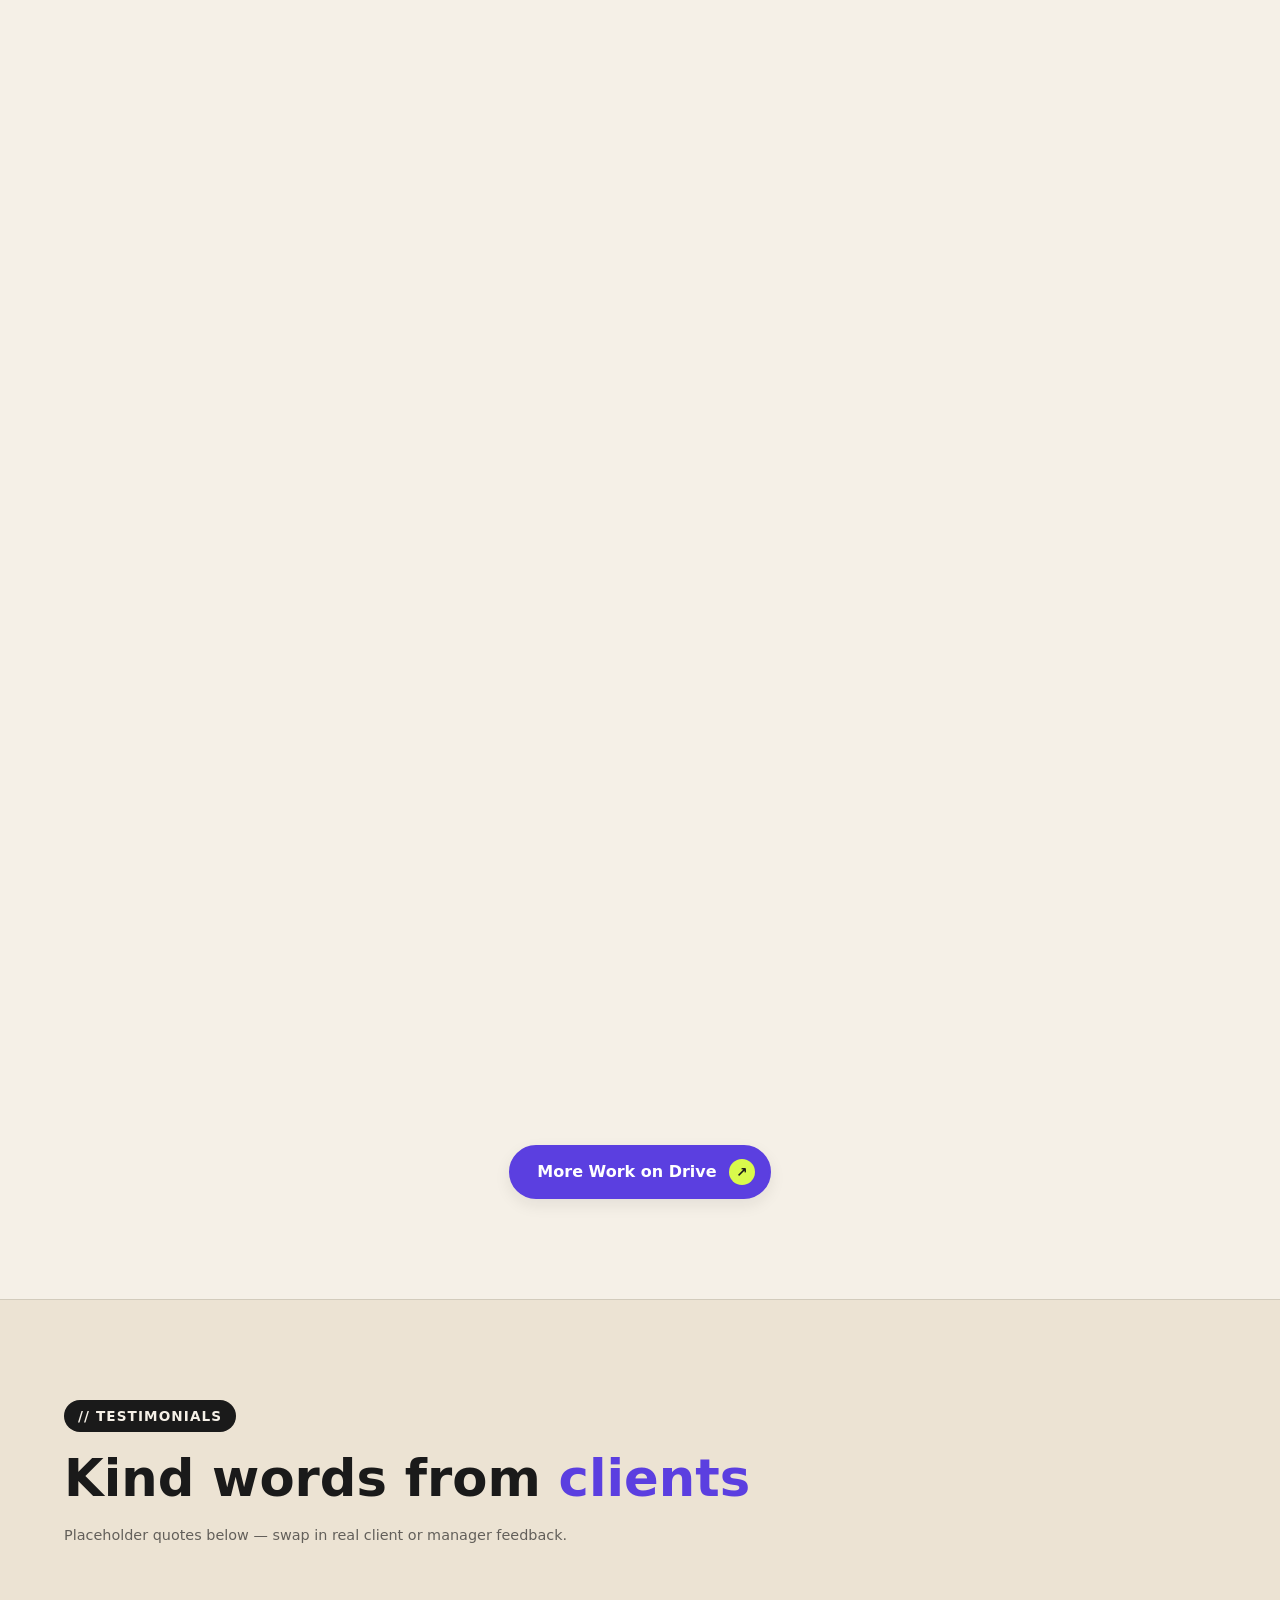
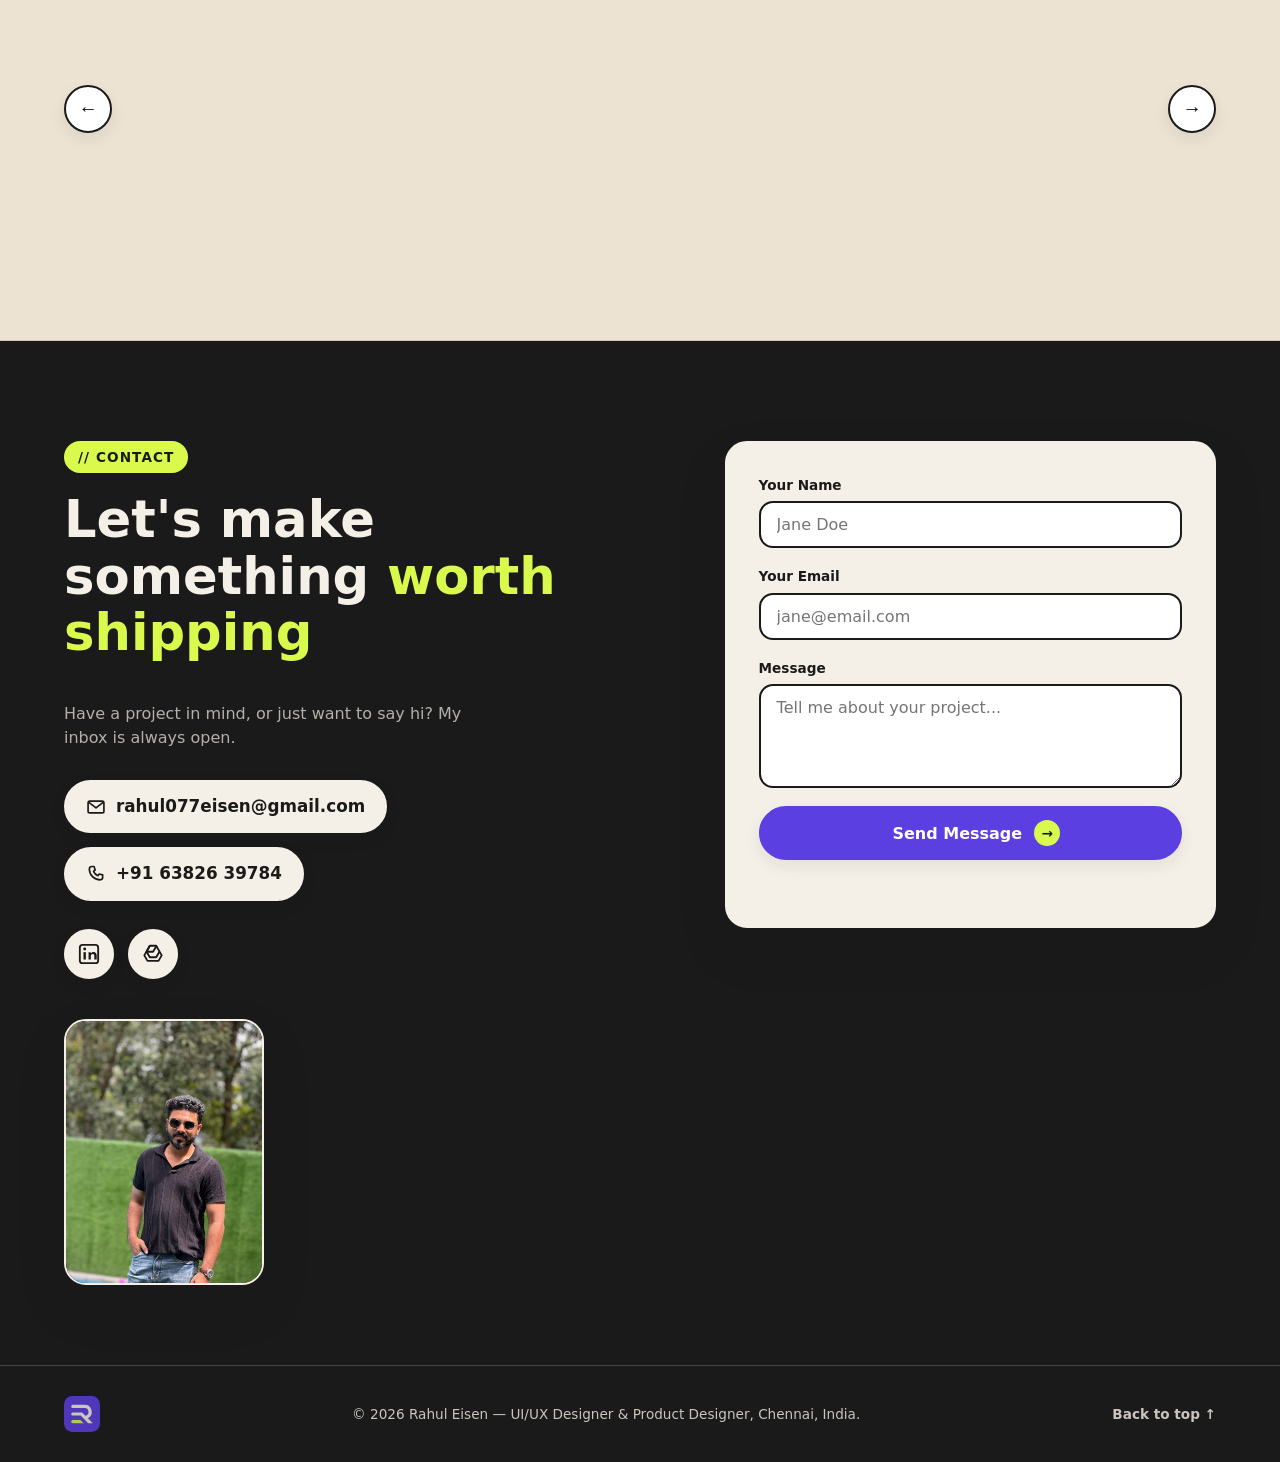
==== commit b3b33f07: "Refine logo: rounded bar ends, lime accent bar, indigo backdrop tile Co-Authored-By: Claude Fable 5." ====
--- a/index.html
+++ b/index.html
@@ -514,7 +514,7 @@
 <!-- ============ FOOTER ============ -->
 <footer class="footer">
   <div class="container footer__inner">
-    <img src="assets/icons/logo-mark-light.svg" class="logo__box logo__box--sm" alt="Rahul Eisen logo">
+    <img src="assets/icons/logo-mark.svg" class="logo__box logo__box--sm" alt="Rahul Eisen logo">
     <p>&copy; <span id="year"></span> Rahul Eisen — UI/UX Designer &amp; Product Designer, Chennai, India.</p>
     <a href="#home" class="back-to-top">Back to top ↑</a>
   </div>
--- a/css/style.css
+++ b/css/style.css
@@ -239,10 +239,10 @@
 
 .logo__box {
   display: block;
-  width: auto;
-  height: 34px;
-}
-.logo__box--sm { width: auto; height: 24px; }
+  width: 46px;
+  height: 46px;
+}
+.logo__box--sm { width: 36px; height: 36px; }
 
 .nav-links {
   display: flex;
